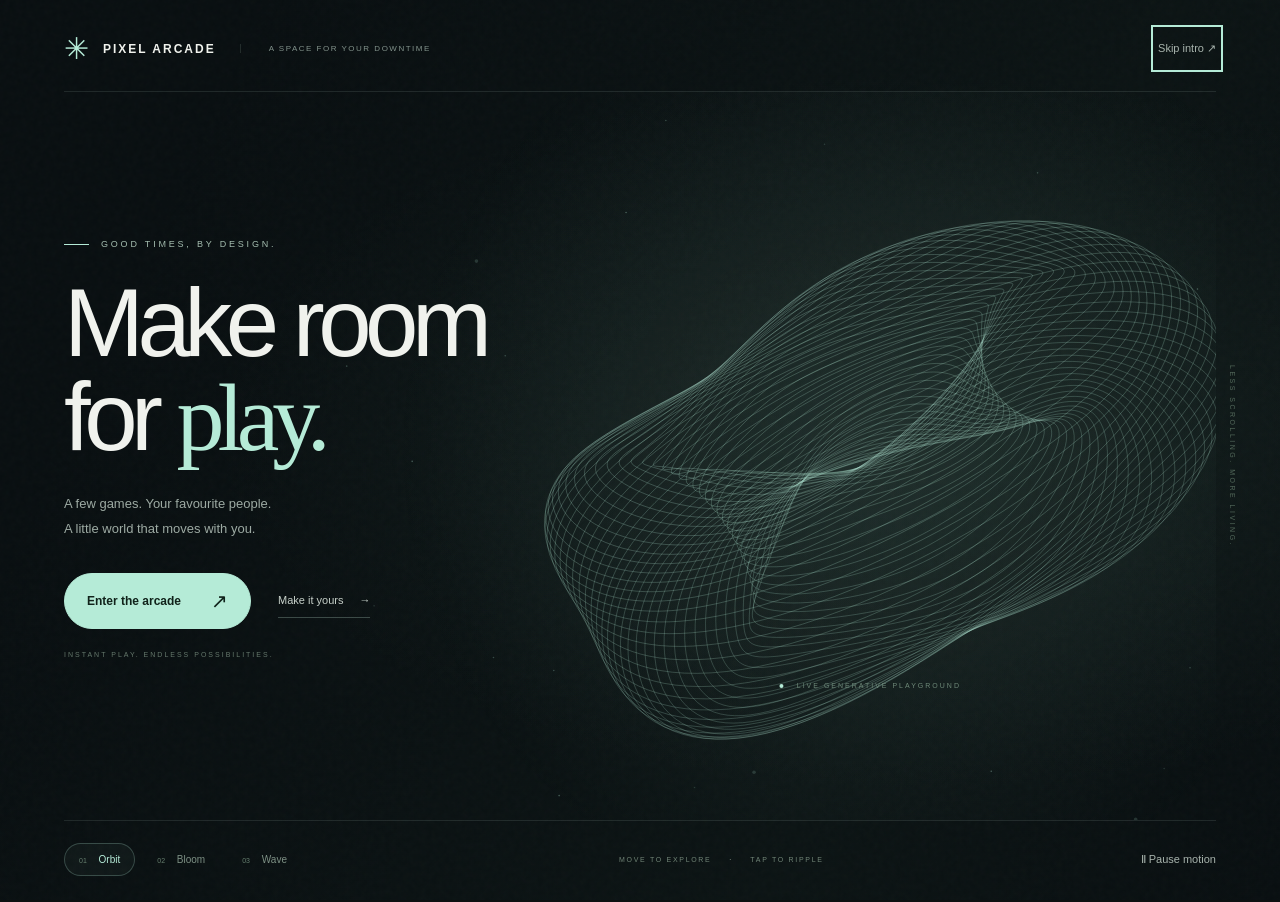
==== arcade.html @ 2b65c3be "Add daily coins, richer rewards and admin coin grants Add a 150-coin daily claim with a Sydney midni" ====
<!doctype html><html lang="en"><head><script>try{const t=localStorage.getItem('px-theme')||'dark';document.documentElement.dataset.theme=t==='system'?(matchMedia('(prefers-color-scheme: dark)').matches?'dark':'light'):t==='light'?'light':'dark'}catch{document.documentElement.dataset.theme='dark'}</script><script>window.pixelRequestedSection=location.hash.slice(1)</script><meta charset="utf-8"><meta name="viewport" content="width=device-width,initial-scale=1"><link id="site-icon" rel="icon" href="./icons-arcade.svg"><meta name="theme-color" content="#101014"><title>Pixel Arcade — Pick up & play</title><link rel="stylesheet" href="style.css?v=12"><link rel="stylesheet" href="appearance.css?v=2"><link rel="stylesheet" href="ai-chat.css?v=1"><link rel="stylesheet" href="calculator-advanced.css?v=1"><link rel="stylesheet" href="community.css?v=1"><link rel="stylesheet" href="colour-themes.css?v=1"><link rel="stylesheet" href="admin-panel.css?v=1"><link rel="stylesheet" href="social-hub.css?v=1"><link rel="stylesheet" href="account-security.css?v=1"><link rel="stylesheet" href="compact-ui.css?v=2"><link rel="stylesheet" href="onboarding.css?v=2"><link rel="stylesheet" href="welcome-intro.css?v=1"><link rel="stylesheet" href="icon-motion.css?v=1"><link rel="stylesheet" href="profile-ui.css?v=1"><link rel="stylesheet" href="marketplace.css?v=2"><link rel="stylesheet" href="browser-reliability.css?v=1"></head><body><aside id="side-nav"><a class="side-brand" href="#home"><span>▧</span><div>PIXEL<small>YOUR DOWNTIME, UPGRADED</small></div></a><div class="nav-label">EXPLORE</div><button class="side-link active" data-section="home"><span data-icon="home"></span>Home</button><button class="side-link" data-section="mini"><span data-icon="arcade"></span>Mini games<small id="mini-count">18</small></button><button class="side-link" data-section="big"><span data-icon="invaders"></span>Big games<small id="big-count">32</small></button><button class="side-link" data-section="apps"><span data-icon="globe"></span>Apps & browser</button><div class="nav-label">WATCH & LISTEN</div><button class="side-link" data-section="tv"><span data-icon="tv"></span>FrameX TV · Dev</button><button class="side-link" data-section="music"><span data-icon="music"></span>Spooftify</button><div class="nav-label">YOUR SPACE</div><button class="side-link" data-section="custom"><span data-icon="plus"></span>My games<small id="custom-count">0</small></button><button class="side-link" data-section="chat"><span data-icon="chat"></span>Arcade helper</button><div class="side-bottom"><button id="side-stats"><span data-icon="stats"></span>My stats</button><button id="side-settings"><span data-icon="settings"></span>Settings & cloaks</button><button id="side-tutorial"><span data-icon="help"></span>Tutorial</button><div class="side-status"><i></i> ALL SYSTEMS PLAY</div></div></aside><header><a class="brand" href="#">▦ <span>PIXEL<span class="muted">ARCADE</span></span></a><span class="headernote">SMALL GAMES. BIG ENERGY.</span><nav class="header-actions"><button id="tutorialview" aria-label="Tutorial">? <span>Tutorial</span></button><button id="settingsview" aria-label="Settings">⚙ <span>Settings</span></button><button id="statsview">◷ My stats</button><button id="accountview">☻ Account</button><button id="favview">♡ Favourites</button></nav></header><main><section id="apps-page" hidden><div class="eyebrow">ONE DOCK. ALL YOUR DESTINATIONS.</div><div class="apps-heading"><div><h1>Your everyday apps.</h1><p>Watch, play, listen, make something. Pick a destination below.</p></div><button id="apps-open-browser" class="primary">Open web browser ↗</button></div><p class="apps-service-note">Web apps use your selected Direct or Scramjet connection. Availability varies by site, embedding rules and network. NVIDIA and other services may need their own accounts.</p><div id="apps-grid"></div></section>
<section id="browser-page" hidden><div class="browser-heading"><div><span class="eyebrow">EXPLORE AT YOUR OWN PACE</span><h1>Pixel Browser<span class="browser-provider">Scramjet</span></h1></div><button id="browser-fullscreen" title="Expand browser" aria-label="Expand browser">⛶</button></div><div id="browser-workspace"><div class="browser-tabstrip"><div id="browser-tabs" role="tablist" aria-label="Browser tabs"></div><button id="browser-new-tab" aria-label="New browser tab" title="New tab">+</button></div><div class="browser-chrome"><span class="browser-mode-label">Browser</span><div class="browser-navigation"><button type="button" id="browser-back" aria-label="Previous entered address" title="Previous entered address" disabled>←</button><button type="button" id="browser-forward" aria-label="Next entered address" title="Next entered address" disabled>→</button><button type="button" id="browser-reload" aria-label="Reload page" title="Reload">↻</button><button type="button" id="browser-home" aria-label="Browser start page" title="Start page">⌂</button></div><form id="browser-form"><span class="address-mark" aria-hidden="true">◎</span><input id="browser-address" aria-label="Website address or search" placeholder="Search or enter a website…" autocomplete="off" spellcheck="false" required><button type="button" id="browser-bookmark" aria-label="Bookmark this website" title="Bookmark" disabled>☆</button><button type="submit" class="address-go" aria-label="Go to address">↵</button></form><details id="browser-menu"><summary aria-label="Browser options" title="Browser options">•••</summary><div class="browser-menu-content"><button id="browser-stop">Stop loading</button><button id="browser-open-blank">Open in blank tab ↗</button><div id="browser-links" hidden><span id="browser-external" hidden></span><span id="browser-direct" hidden></span></div><p>Back and forward follow addresses entered here. Navigation inside external pages is managed by the loaded website or provider.</p></div></details></div><div class="browser-bookmark-bar"><span>BOOKMARKS</span><div id="browser-bookmarks"></div><span id="browser-bookmark-hint">Save a favourite with ☆</span></div><div class="browser-connection-bar"><label for="browser-connection">Connection <select id="browser-connection"><option value="scramjet">Scramjet</option><option value="direct">Direct website</option></select></label><p id="browser-connection-note"></p><button id="browser-try-direct" type="button" hidden>Try Direct</button><button id="browser-retry" type="button" disabled>Retry</button></div><div id="browser-standby"><div class="browser-start-icon">◎</div><span class="eyebrow">YOUR NEXT DESTINATION</span><h2>A little curiosity<br>goes a long way.</h2><p>Search above or jump into a favourite.</p><div id="browser-start-apps"></div></div><div id="browser-viewport" hidden><iframe id="web-browser-frame" title="External Scramjet web browser" src="about:blank" allow="autoplay; fullscreen; encrypted-media; clipboard-write; gamepad" allowfullscreen sandbox="allow-scripts allow-same-origin allow-forms allow-popups allow-popups-to-escape-sandbox allow-downloads allow-pointer-lock allow-modals"></iframe></div><div class="browser-statusbar"><span class="browser-status-dot"></span><span id="browser-status" role="status">Ready when you are.</span><button id="browser-clear-bookmarks" title="Remove saved bookmarks">Clear bookmarks</button></div></div><p id="browser-feedback" role="status"></p></section><section id="notes-page" hidden><div class="eyebrow">A LITTLE SPACE FOR YOUR IDEAS</div><div class="apps-heading"><div><h1>Your scratchpad.</h1><p>Notes are saved on this browser.</p></div><button id="download-notes">Download .txt ↧</button></div><label class="sr-only" for="personal-notes">Your notes</label><textarea id="personal-notes" placeholder="Start writing something…" spellcheck="true"></textarea><p id="notes-status" role="status">Saved on this browser</p></section><section id="home-page"><div class="home-overline"><span><i></i> YOUR LITTLE CORNER OF THE INTERNET</span><time id="home-clock"></time></div><div class="home-intro"><div><p class="eyebrow">WELCOME TO PIXEL</p><h1>A good time.<br><em>One click away.</em></h1><p>Big adventures, small distractions, and your favourite sounds.<br>Where are we heading?</p></div><div class="home-emblem" aria-hidden="true">✦<span>PLAY / WATCH / LISTEN</span></div></div><section class="home-essentials" aria-label="Quick access"><div class="essentials-heading"><span class="eyebrow">RIGHT HERE, EVERY TIME</span><span>Play. Connect. Figure it out.</span></div><div id="home-tools"></div></section><form id="home-search-form"><span>⌕</span><input id="home-search" placeholder="Find your next favourite game…" aria-label="Search the arcade"><button class="primary">Find a game ↗</button></form><div class="quick-launch"><span>JUMP BACK IN</span><button data-quick="minecraft262">▦ Minecraft 26.2</button><button data-quick="bitlife">◡ BitLife</button><button id="home-random">✦ Surprise me</button><button id="home-blank">↗ Open blank tab</button></div><div class="destination-grid"><button class="destination-card mint" data-section="mini"><span class="destination-icon" data-icon="arcade"></span><span class="destination-meta">QUICK ROUNDS / CLASSIC HIGHS</span><h2>Mini games</h2><p>Little games. One more go.</p><span class="destination-arrow">↗</span></button><button class="destination-card lilac" data-section="big"><span class="destination-icon" data-icon="invaders"></span><span class="destination-meta">WORLDS WORTH GETTING LOST IN</span><h2>Big games</h2><p>Minecraft, GTA, BitLife & the original collection.</p><span class="destination-arrow">↗</span></button><button class="destination-card peach" data-section="tv"><span class="destination-icon" data-icon="tv"></span><span class="destination-meta">SOMETHING FOR THE WATCHLIST</span><h2>TV & movies</h2><p>Developer access · password required.</p><span class="destination-arrow">↗</span></button><button class="destination-card blue" data-section="music"><span class="destination-icon" data-icon="music"></span><span class="destination-meta">SET THE SOUNDTRACK</span><h2>Music</h2><p>Find your rhythm with Spooftify.</p><span class="destination-arrow">↗</span></button></div><div class="home-bottom"><div><span data-icon="plus"></span><p>Your arcade. Your picks.<small>Add a game link or upload an HTML game.</small></p></div><button id="home-add">Add a game +</button></div></section><section id="media-page" hidden><div class="eyebrow" id="media-label"></div><h1 id="media-heading"></h1><p id="media-description"></p><div id="media-art" aria-hidden="true"></div><div class="media-actions"><button id="media-play" class="primary">Open player ↗</button><button id="media-inline">Play inside this page</button><a hidden id="media-direct" target="_blank" rel="noopener noreferrer">Open source directly ↗</a></div><p id="media-note" class="stats-note"></p></section><section id="chat-page" hidden><div class="eyebrow">A LITTLE HELP GOES A LONG WAY</div><h2>Meet your arcade guide.</h2><p>Game recommendations, controls and help with your hub. A built-in guide with instant answers.</p><div class="chatbox"><div class="chat-top"><span data-icon="chat"></span><div><b>Pixel Guide</b><small>Catalogue & site help · built-in chatbot</small></div><button id="chat-clear">Clear chat</button></div><div id="chat-log" role="log" aria-live="polite"></div><div id="chat-suggestions"><button>Recommend a quick game</button><button>How do I add a game?</button><button>How does about:blank work?</button></div><form id="chat-form"><input id="chat-input" maxlength="500" aria-label="Message the arcade guide" placeholder="Ask about a game or the arcade…" required><button class="primary">Send ↗</button></form></div></section><section class="hero" id="library-hero" hidden><div class="herocopy"><div class="eyebrow">YOUR NEXT HIGH SCORE STARTS HERE</div><h1>Less loading.<br>More <em>playing.</em></h1><p>Your original favourites, plus games from across the web.<br>Pick a classic or find your next obsession.</p><button class="primary" id="blankhub">Open arcade in about:blank ↗</button><button class="hero-secondary" id="random">Surprise me</button><span class="heronote">49 games · External embeds · Saved playtime</span></div><div class="heroart" aria-hidden="true"><div class="orbit"></div><div class="pixel p1"></div><div class="pixel p2"></div><div class="pixel p3"></div><div class="pixel p4"></div><div class="bigicon">✦</div><span class="floatlabel">INSERT SOME FUN</span><span class="scorelabel">HIGH SCORE<br><b>00,2048</b></span></div></section><p id="globalfeedback" role="status"></p><section class="catalog" id="library-page" hidden><div class="sectiontop"><div><div class="eyebrow" id="library-label">THE COLLECTION</div><h2><span class="heading-label" id="library-title">Find your game</span><span id="count">49</span></h2></div><div class="library-tools"><button id="addgameview">+ Add game</button><input id="search" type="search" placeholder="⌕  Search games…" aria-label="Search games"></div></div><div class="filters" id="filters"></div><div id="grid"></div><p id="empty" hidden>No games found. Try another search.</p></section><footer><span class="brand">▦ PIXEL ARCADE</span><span>External games by their respective creators.</span><span class="activity-note">Visits and signed-in activity are recorded for site administration. Passwords remain private.</span><span>Network availability depends on your school’s settings.</span></footer></main><dialog id="player"><div class="playhead"><div><small id="category"></small><h2 id="gametitle"></h2></div><div><button id="blankgame">↗ New blank tab</button><button id="focusgame">⌨ Focus game</button><button id="fullscreen">⛶ Fullscreen</button><button id="restart">↻ Restart</button><button id="close" aria-label="Close game">✕</button></div></div><div class="gameinfo"><p id="instructions"></p><b id="score">Ready</b></div><div id="stage"></div><div id="pad" hidden><button data-key="ArrowLeft">←</button><button data-key="ArrowUp">↑</button><button data-key="ArrowDown">↓</button><button data-key="ArrowRight">→</button><button data-key=" ">Action</button></div><div class="player-links"><a hidden id="directlink" target="_blank" rel="noopener noreferrer">Open game directly ↗</a><button id="copyembed">Copy embed code</button><span id="sessiontime">0:00 played</span></div><p id="trackingnote" class="savehint"></p><p id="launchfeedback" role="status"></p></dialog><dialog id="account"><div class="playhead"><h2>Your player account</h2><button class="close-dialog" aria-label="Close account">✕</button></div><div id="accountcontent"></div></dialog><dialog id="stats"><div class="playhead"><div><small>YOUR ARCADE, BY THE NUMBERS</small><h2>Player stats</h2></div><button class="close-dialog" aria-label="Close stats">✕</button></div><div id="statscontent"></div></dialog><dialog id="addgame"><div class="playhead"><div><small>BUILD YOUR OWN COLLECTION</small><h2>Add a game</h2></div><button class="close-dialog" aria-label="Close add game">✕</button></div><form id="addgameform" class="add-game-form"><label for="newgamename">Game name</label><input id="newgamename" required maxlength="80" placeholder="What are we playing?"><div class="form-row"><div><label for="newgamesize">Collection</label><select id="newgamesize"><option value="mini">Mini games</option><option value="big">Big games</option></select></div><div><label for="newgametype">Add with</label><select id="newgametype"><option value="url">URL or iframe embed code</option><option value="html">HTML file or pasted HTML</option></select></div></div><div id="newgame-url-fields"><label for="newgameurl">Game URL or iframe embed code</label><textarea id="newgameurl" rows="3" placeholder="https://example.com/game/ or &lt;iframe src=…&gt;"></textarea></div><div id="newgame-html-fields" hidden><label for="newgamefile">Upload a .html file (up to 50 MB)</label><input id="newgamefile" type="file" accept=".html,.htm,text/html"><label for="newgamehtml">Or paste a complete HTML game</label><textarea id="newgamehtml" rows="6" placeholder="&lt;!doctype html&gt;…"></textarea></div><label for="newgamecover">Cover image URL (optional)</label><input id="newgamecover" type="url" placeholder="https://example.com/cover.jpg"><p class="stats-note">Your custom game collection is saved on this browser. Uploaded HTML runs in an isolated player. Some games need their original host to load assets or save progress.</p><button type="submit" class="primary">Add to my games +</button><p id="addgamefeedback" role="status" class="feedback"></p></form></dialog><dialog id="settings"><div class="playhead"><div><small>MAKE IT YOURS</small><h2>Launcher settings</h2></div><button class="close-dialog" aria-label="Close settings">✕</button></div>
<form id="settingsform"><div class="setting-row"><label for="launchmode">Game launch mode<small>Choose where clicking a game takes you.</small></label><select id="launchmode"><option value="blank">New about:blank tab</option><option value="inline">Inside this page</option></select></div>
<div class="setting-row"><label for="tabtitle">Tab title<small>Applies to the hub and blank tabs.</small></label><input id="tabtitle" maxlength="70" placeholder="Pixel Arcade"></div>
<div class="presets"><span>Quick presets</span><button type="button" data-preset="arcade">Arcade</button><button type="button" data-preset="notes">Notes</button><button type="button" data-preset="google">Google</button><button type="button" data-preset="sentral">Sentral</button></div>
<div class="setting-row"><label for="tabicon">Tab icon</label><select id="tabicon"><option value="arcade">Arcade controller</option><option value="notes">Notes page</option><option value="blank">Blank icon</option><option value="google">Google</option><option value="sentral">Sentral</option><option value="custom">Custom URL</option></select></div>
<div class="setting-row" id="customiconrow" hidden><label for="customicon">Custom icon URL</label><input id="customicon" type="url" placeholder="https://example.com/icon.png"></div>
<div class="setting-row"><label for="invisible">Blank tab when unfocused<small>Temporarily clears the title and icon when you leave the tab.</small></label><input id="invisible" type="checkbox"></div>
<div class="setting-row"><label for="reflection">Reflection dimming<small>Dims the arcade for a less visible screen.</small></label><input id="reflection" type="checkbox"></div>
<div class="setting-row"><label for="panicenabled">Escape quick-switch<small>Works when the hub or blank-tab toolbar has keyboard focus.</small></label><input id="panicenabled" type="checkbox"></div>
<div class="setting-row"><label for="panicurl">Quick-switch destination</label><input id="panicurl" type="url" placeholder="https://classroom.google.com"></div>
<p class="stats-note">External games receive their own keyboard input. Click the blank-tab toolbar before using Escape, or use its Quick switch button. These visual settings don’t hide traffic from network monitoring.</p>
<div class="settings-actions"><button class="primary" type="submit">Save settings</button><button id="resetsettings" type="button">Reset defaults</button></div><p id="settingsfeedback" role="status" class="feedback"></p></form></dialog>
<dialog id="tutorial"><div class="playhead"><div><small>GET PLAYING IN A MINUTE</small><h2>Your arcade field guide</h2></div><button class="close-dialog" aria-label="Close tutorial">✕</button></div><div class="tutorial-steps">
<article><b>01</b><div><h3>Find your next game</h3><p>Use the side menu for Mini Games, Big Games, TV, Music and My Games. Search or use the hearts to save favourites. The original Solus games are in Big Games.</p></div></article>
<article><b>02</b><div><h3>Launch into a blank tab</h3><p>Click a game to open an about:blank tab with the game filling the whole page. Use the Controls menu for fullscreen, restart, quick-switch or returning to the library. Allow pop-ups for this site if your browser blocks it. Choose “Inside this page” in Settings for the embedded overlay.</p></div></article>
<article><b>03</b><div><h3>Style your tab</h3><p>Settings lets you choose a tab title, icon, blank-on-unfocus mode and reflection dimming. Enable Escape quick-switch and choose its destination. The Controls menu in a game tab includes a Quick switch button.</p></div></article>
<article><b>04</b><div><h3>Keep your playtime</h3><p>Open Account and create an arcade username and password. My stats shows total time, sessions and time per game. Time counts while the player is open and the tab is visible, including menus and loading.</p></div></article>
<article><b>05</b><div><h3>Bring your friends</h3><p>Open Pixel Chat and sign in with your arcade account in the Account panel. You automatically join the public Pixel Community lobby. Everyone with an arcade account can chat there. You can also create a private server and share its invite code with friends. Server owners create channels, remove members and pin messages. Chat supports text, emoji reactions, editing and search; voice and video calls are not included.</p></div></article><article><b>06</b><div><h3>Think, calculate, play</h3><p>Calculator includes scientific maths, graphing, equations, statistics and unit conversion. In Chess Club, choose a bot and colour, click a piece to see legal moves, then click its destination. Hints, undo, promotion choices and PGN export are available. Bot Elo labels are approximate.</p></div></article></div><div class="tutorial-bottom"><p>Use Apps & browser for the app dock and external web browser. Vice City now uses GTA Browser’s built-in setup. Its first load downloads game data into browser storage. Add your own URL or HTML game from My Games. The Arcade helper can recommend games and explain these features. Games and saves belong to their external hosts. Some providers block embedding or go offline, in which case a game may be unavailable. about:blank doesn’t bypass network filters or conceal traffic.</p><button class="primary" id="tutorialdone">Let’s play ↗</button></div></dialog>
<script src="icons.js?v=8"></script><script src="privacy.js?v=14"></script><script src="appearance.js?v=2"></script><script src="catalog.js?v=11"></script><script src="colour-themes.js?v=1"></script><script src="api-client.js?v=2"></script><script src="hub.js?v=18"></script><script src="account-security.js?v=1"></script><script src="extras.js?v=10"></script><script src="browser-state.js?v=9"></script><script src="apps.js?v=10"></script><script src="community.js?v=market-4"></script><script src="calculator.js?v=10"></script><script src="calculator-advanced.js?v=1"></script><script src="activity.js?v=1"></script><script src="pages-bridge.js?v=2"></script><script type="module" src="tools.js?v=coins-13"></script></body></html>
---- style.css ----
:root{color-scheme:dark;--bg:#101014;--panel:#1b1b23;--ink:#f3f2f7;--muted:#96949f;--lime:#d4fa78}*{box-sizing:border-box}body{margin:0;background:var(--bg);color:var(--ink);font-family:Arial,Helvetica,sans-serif}button,input{font:inherit}button{cursor:pointer;border:1px solid #383740;background:#24242d;color:inherit;border-radius:9px;padding:11px 16px}button:hover{border-color:var(--lime);transform:translateY(-1px)}button:focus-visible,a:focus-visible{outline:2px solid var(--lime);outline-offset:4px}header{height:88px;display:flex;align-items:center;justify-content:space-between;border-bottom:1px solid #292830;padding:0 5%}.brand{font-weight:900;letter-spacing:1px;text-decoration:none;color:var(--ink);display:flex;gap:10px;align-items:center}.brand:first-letter{color:var(--lime)}.muted{color:#aaa6b3;font-weight:400}.headernote,.eyebrow{font-size:11px;font-weight:700;letter-spacing:2px;color:var(--muted)}main{max-width:1400px;margin:auto;padding:36px 5% 0}.hero{min-height:365px;background:#242037;border:1px solid #3b344c;border-radius:20px;display:flex;overflow:hidden;position:relative}.herocopy{padding:40px;z-index:1;flex:1}.eyebrow{color:var(--lime)}h1{font-size:clamp(40px,5vw,68px);letter-spacing:-3px;line-height:1.04;margin:21px 0}h1 em{font-style:normal;color:var(--lime)}p{color:var(--muted);font-size:14px;line-height:1.65}.primary{background:var(--lime);color:#172008;border:0;font-weight:700}.heronote{font-size:11px;color:#b2adbf;margin-left:16px}.heroart{width:40%;position:relative;background:radial-gradient(ellipse at center,#58427755,transparent 70%)}.bigicon{font-size:240px;color:#d0b1ff;position:absolute;top:28px;left:20%;text-shadow:15px 18px 0 #7355a2;transform:rotate(-12deg)}.orbit{position:absolute;border:1px solid #72648066;border-radius:50%;width:330px;height:330px;top:20px;left:5%}.floatlabel{position:absolute;bottom:35px;left:22%;background:#d4fa78;color:#28311a;padding:9px 15px;font:bold 11px monospace;transform:rotate(-7deg)}.scorelabel{position:absolute;top:36px;right:28px;font:10px monospace;color:#afa4bd;line-height:1.8}.scorelabel b{font-size:21px;color:white}.pixel{position:absolute;width:20px;height:20px;background:#d4fa78;transform:rotate(15deg)}.p1{top:55px;left:10%}.p2{bottom:70px;right:10%;width:35px;height:35px;background:#ff9e78}.p3{top:180px;right:5%;width:10px;height:10px}.p4{bottom:60px;left:6%;background:#aa8bdb}.catalog{padding-top:42px}.sectiontop{display:flex;justify-content:space-between;align-items:center}h2{font-size:25px;letter-spacing:-.7px;margin:12px 0}h2 span{background:#292932;color:#aaa5b6;padding:5px 8px;font-size:12px;border-radius:6px;margin-left:12px;vertical-align:middle}input{background:#1b1b22;border:1px solid #34323e;border-radius:9px;padding:13px 17px;width:260px;color:white}.filters{display:flex;gap:8px;margin:20px 0 26px;flex-wrap:wrap}.filters button{border-radius:25px;font-size:12px;padding:10px 18px;background:none}.filters .active{background:var(--lime);color:#1b2510;border-color:var(--lime)}#grid{display:grid;grid-template-columns:repeat(4,1fr);gap:21px}.card{background:var(--panel);border-radius:12px;border:1px solid #2b2934;overflow:hidden;position:relative;transition:.2s}.card:hover{transform:translateY(-4px);border-color:#777183}.thumb{height:150px;display:grid;place-items:center;position:relative;overflow:hidden;background:radial-gradient(circle at 65% 25%,var(--color),transparent 120%),#202030}.thumb:after{content:'';position:absolute;inset:0;background-image:linear-gradient(#ffffff08 1px,transparent 1px),linear-gradient(90deg,#ffffff08 1px,transparent 1px);background-size:24px 24px}.glyph{font:bold 64px monospace;transform:rotate(-9deg);text-shadow:5px 6px #0004;color:#fff;z-index:1}.cardplay{display:block;border:0;padding:0;text-align:left;width:100%;background:none;border-radius:0}.cardplay:hover{transform:none}.cardbody{padding:17px}.cardbody strong{font-size:15px;display:block}.meta{display:flex;justify-content:space-between;color:#a7a3b2;font-size:11px;margin-top:8px}.heart{position:absolute;right:10px;top:10px;z-index:2;background:#17121f88;padding:5px 9px;font-size:19px;border:0}.heart.selected{color:var(--lime)}footer{display:flex;justify-content:space-between;gap:20px;align-items:center;color:#77737f;font-size:11px;padding:36px 0;margin-top:35px;border-top:1px solid #292830}footer .brand{font-size:12px;color:#aaa5b3}dialog{width:min(760px,96vw);padding:24px;border:1px solid #4e475f;background:#17151f;color:white;border-radius:16px;max-height:95vh;overflow:auto}dialog::backdrop{background:#06050be8;backdrop-filter:blur(9px)}.playhead{display:flex;align-items:center;justify-content:space-between}.playhead small{color:var(--lime);font-size:10px;text-transform:uppercase;letter-spacing:2px}.playhead h2{margin:7px 0}.gameinfo{display:flex;align-items:center;justify-content:space-between;gap:15px}.gameinfo p{font-size:12px}.gameinfo b{font:12px monospace;color:var(--lime);white-space:nowrap}#stage{background:#0d0d15;min-height:300px;border-radius:10px;display:flex;align-items:center;justify-content:center;flex-direction:column;overflow:hidden;padding:15px}canvas{width:100%;max-width:560px;aspect-ratio:7/5;touch-action:none}.board{display:grid;gap:7px;width:min(100%,420px);margin:12px auto}.cell{aspect-ratio:1;border:0;font-weight:700;font-size:22px;padding:2px;min-width:0;background:#2c273b;display:grid;place-items:center}.cell.lit{background:var(--lime);color:#1f2911}.cell.tile{background:#5c4375;color:white}.cell small{font-size:15px}.gamebtn{padding:24px;margin:12px;max-width:95%}#pad{display:flex;justify-content:center;gap:8px;margin:16px 0}#pad button{touch-action:none}.savehint{text-align:center;font-size:10px}.status{font-size:20px;color:var(--lime);text-align:center}@media(max-width:900px){#grid{grid-template-columns:repeat(3,1fr)}.headernote{display:none}.heroart{width:35%}.bigicon{left:0;font-size:200px}.orbit{width:250px;height:250px}footer{flex-wrap:wrap}}@media(max-width:600px){header{height:70px}.brand{font-size:13px}header button{font-size:12px}main{padding:20px 5%}.heroart{display:none}.herocopy{padding:27px}.hero{min-height:340px}.heronote{display:block;margin:15px 0 0}.sectiontop{align-items:flex-start;gap:14px;flex-direction:column}input{width:100%}#grid{grid-template-columns:repeat(2,1fr);gap:12px}.thumb{height:125px}.glyph{font-size:50px}.cardbody{padding:13px}.cardbody strong{font-size:13px}.gameinfo{align-items:flex-start}.playhead button{padding:9px}.cell{font-size:18px}dialog{padding:14px}#pad{gap:5px}#pad button{padding:12px}footer span:last-child{width:100%}}
[hidden]{display:none!important}
.header-actions{display:flex;gap:8px}.header-actions button{font-size:12px}.headernote{display:none}#player{width:min(1160px,98vw)}#player #stage{padding:0;min-height:380px}#stage iframe{display:block;width:100%;height:min(65vh,700px);min-height:380px;border:0;background:#101014}.player-links{display:flex;align-items:center;gap:16px;flex-wrap:wrap;font-size:12px;margin-top:15px}.player-links a{color:var(--lime)}.player-links button{font-size:11px}.player-links span{margin-left:auto;color:#a79ab5}#stage:fullscreen{width:100vw;height:100vh}#stage:fullscreen iframe{height:100vh;max-height:none}#account,#stats{width:min(760px,96vw)}.account-card{padding:25px 0}.account-card h3{font-size:26px;letter-spacing:-1px;margin:12px 0}.account-card form{display:flex;gap:12px;flex-wrap:wrap}.account-card label{display:block;width:100%;font-size:12px;color:#b9b1c7}.account-card input{flex:1;min-width:180px}.feedback{color:var(--lime);min-height:20px;font-size:13px}.account-link{color:var(--lime);display:inline-block;margin:12px 0}.stats-tiles{display:grid;grid-template-columns:repeat(3,1fr);gap:12px;margin:22px 0}.stat-tile{background:#292333;border:1px solid #41374f;border-radius:12px;padding:20px}.stat-tile b{display:block;font-size:27px;color:var(--lime);margin:8px 0}.stat-tile small{color:#b1a6c0}.stats-table{width:100%;border-collapse:collapse;font-size:13px}.stats-table th,.stats-table td{padding:14px 8px;text-align:left;border-bottom:1px solid #36303f}.stats-table th{color:#a99cb9;font-size:10px;letter-spacing:1px}.stats-table tr td:nth-child(2){color:var(--lime)}.stats-note{font-size:11px}.pill{background:#353040;color:var(--lime);padding:6px 10px;border-radius:20px;font-size:11px}.embed-error{padding:15px;font-size:12px;color:#c5b6da}#accountcontent a{color:var(--lime)}@media(max-width:600px){header{padding:0 3%;height:auto;min-height:80px;gap:10px;flex-wrap:wrap;padding-top:15px;padding-bottom:15px}.header-actions{gap:5px}.header-actions button{padding:9px;font-size:10px}.playhead h2{font-size:20px}.playhead button{font-size:10px;padding:8px}.stats-tiles{gap:7px}.stat-tile{padding:12px}.stat-tile b{font-size:21px}#player #stage iframe{min-height:400px}.player-links{gap:12px}.player-links span{margin-left:0}}
.game-icon{width:74px;height:74px;display:block;z-index:1;color:#f2edff;transform:rotate(-7deg);filter:drop-shadow(6px 7px 0 #0004)}.game-icon svg{width:100%;height:100%}.game-cover{width:100%;height:100%;object-fit:cover;position:absolute;inset:0}.thumb:has(.game-cover):after{background:linear-gradient(0deg,#16102055,transparent 60%)}.hero-secondary{margin-left:10px;background:transparent;border-color:#7b688e;color:#e0d2ef}.heronote{display:block;margin:14px 0 0}.reflection-dim{filter:brightness(.35)}.header-actions{flex-wrap:wrap;justify-content:flex-end}.header-actions button{font-size:11px}#settings,#tutorial{width:min(780px,96vw)}#settings select{font:inherit;color:#eee;background:#26202f;border:1px solid #4a3d58;border-radius:8px;padding:10px;max-width:240px}.setting-row{display:flex;align-items:center;justify-content:space-between;gap:20px;padding:18px 0;border-bottom:1px solid #342b3e}.setting-row label{font-size:13px;font-weight:700}.setting-row small{font-weight:400;display:block;font-size:11px;color:#b2a2c3;line-height:1.5;margin-top:6px;max-width:360px}.setting-row input[type=checkbox]{width:20px;height:20px;accent-color:var(--lime);flex:none}.setting-row input:not([type=checkbox]){width:260px}.presets{display:flex;align-items:center;gap:8px;flex-wrap:wrap;margin-top:18px}.presets span{font-size:11px;color:#ac9cbe;margin-right:8px}.presets button{font-size:11px}.settings-actions{display:flex;gap:12px;margin-top:20px}.tutorial-steps{margin-top:20px;display:grid;gap:12px}.tutorial-steps article{display:flex;gap:20px;background:#241e2e;border:1px solid #3d314d;padding:20px;border-radius:12px}.tutorial-steps article>b{font:26px monospace;color:var(--lime);padding-top:4px}.tutorial-steps h3{font-size:16px;margin:0 0 8px}.tutorial-steps p{font-size:12px;margin:0}.tutorial-bottom p{font-size:11px}#globalfeedback,#launchfeedback{color:var(--lime);font-size:12px}#launchfeedback:empty,#globalfeedback:empty{display:none}.playhead>div:last-child{display:flex;gap:6px;flex-wrap:wrap;justify-content:flex-end}.hero .primary{font-size:13px}@media(max-width:650px){header{align-items:flex-start}.header-actions{max-width:280px}.header-actions button{font-size:10px;padding:8px}.header-actions button span{display:none}.setting-row{align-items:flex-start;flex-direction:column;gap:10px}.setting-row input:not([type=checkbox]){width:100%}.setting-row:has(input[type=checkbox]){flex-direction:row;align-items:center}.hero-secondary{margin:12px 0 0;display:block}.tutorial-steps article{padding:15px;gap:14px}.playhead{gap:10px}.playhead>div:last-child{max-width:230px}.game-icon{width:65px;height:65px}}
.account-tabs{display:flex;gap:8px;margin:24px 0 18px}.account-tabs button.active{background:var(--lime);color:#182009;border-color:var(--lime)}.account-card form.login-form{display:flex;flex-direction:column;gap:10px}.account-card form.login-form input{width:100%;flex:auto}.login-form label{margin-top:8px}.login-form button[type=submit]{margin-top:14px;align-self:flex-start;min-width:180px}.account-actions{display:flex;gap:10px;margin-top:22px}.login-form .feedback{margin:0}.account-card input{min-height:44px}
:root{--bg:#0d1011;--panel:#171c1d;--lime:#c5f7dd;--muted:#8c9998}body{background:radial-gradient(ellipse at 80% 0,#1c332c44,transparent 55%),#0d1011}#side-nav{position:fixed;inset:0 auto 0 0;width:226px;padding:28px 17px 18px;background:#101516;border-right:1px solid #26302e;z-index:20;display:flex;flex-direction:column}.side-brand{display:flex;align-items:center;gap:10px;color:#e0f9ed;text-decoration:none;font-size:22px;letter-spacing:3px;font-weight:800;padding:3px 11px 30px}.side-brand>span{color:#c5f7dd;display:grid;place-items:center;width:37px;height:37px;background:#203b30;border-radius:12px;font-size:29px;letter-spacing:0}.side-brand small{display:block;font:7px Arial;letter-spacing:1.4px;color:#7f9a8c;margin-top:6px}.nav-label{font-size:8px;font-weight:700;letter-spacing:1.8px;color:#63756e;margin:24px 12px 10px}.side-link{display:flex;align-items:center;gap:12px;background:none;border:1px solid transparent;text-align:left;font-size:12px;color:#9aaba4;padding:13px 12px;margin:2px 0;border-radius:9px}.side-link>span,.side-bottom button>span{width:18px;height:18px;flex:none;display:block}.side-link svg,.side-bottom svg{width:100%;height:100%}.side-link small{margin-left:auto;color:#687c72;font:9px monospace}.side-link.active{background:#20372e;color:#d0fce4;border-color:#314a3e}.side-link.active small{color:#a2d3ba}.side-link:hover{background:#1b2b24;border-color:#314a3e;transform:none}.side-bottom{margin-top:auto;padding-top:20px}.side-bottom button{display:flex;align-items:center;gap:12px;width:100%;border:none;background:none;font-size:11px;color:#91a39a;padding:11px 12px;text-align:left}.side-status{font:8px monospace;color:#637a6b;letter-spacing:1px;margin:22px 10px 0}.side-status i,.home-overline i{display:inline-block;width:5px;height:5px;background:#a4e0be;border-radius:50%;margin-right:6px}body>header{margin-left:226px;padding:0 40px;height:80px;border-bottom-color:#25302a}body>header>.brand{font-size:11px;color:#8fa39a;font-weight:500;letter-spacing:1.5px}main{max-width:1450px;margin:0 0 0 226px;padding:35px 40px 0}main>footer{font-size:9px;color:#61776b;border-top-color:#28322d}.header-actions button{background:#1b2520;border-color:#303e35;color:#a9bcb1;border-radius:7px}.home-overline{display:flex;justify-content:space-between;align-items:center;font:8px monospace;letter-spacing:1.6px;color:#789182}.home-overline time{font:10px monospace;color:#a5b7ac;letter-spacing:0}.home-intro{display:flex;align-items:center;justify-content:space-between;padding-top:43px}.home-intro .eyebrow{font-size:9px;letter-spacing:2.8px;color:#90b49d}.home-intro h1{font-size:clamp(40px,4.5vw,66px);letter-spacing:-2.5px;line-height:1.1;margin:20px 0}.home-intro h1 em{color:#bff1d2}.home-intro p:not(.eyebrow){font-size:12px;color:#8b9e92;line-height:1.9}.home-emblem{position:relative;display:grid;place-items:center;width:235px;height:235px;color:#9dcca4;font-size:180px;text-shadow:10px 13px #243e2d;transform:rotate(-8deg);margin:0 35px}.home-emblem:before{content:'';position:absolute;inset:0;border:1px solid #2e4636;border-radius:50%;transform:rotate(20deg)}.home-emblem span{position:absolute;bottom:15px;right:-10px;background:#b7df9c;color:#27371d;padding:7px 12px;font:8px monospace;letter-spacing:1px;transform:rotate(2deg)}#home-search-form{display:flex;align-items:center;gap:10px;background:#161f1a;border:1px solid #354738;border-radius:12px;padding:8px 9px;margin:26px 0 17px;max-width:880px;box-shadow:0 8px 35px #0002}#home-search-form>span{font-size:26px;padding-left:12px;color:#76947d}#home-search{flex:1;border:0;background:none;width:auto;padding:9px;font-size:12px;outline:0}#home-search-form button{font-size:10px;padding:13px 18px;background:#c4f3d6;border-radius:7px}.quick-launch{display:flex;gap:8px;align-items:center;flex-wrap:wrap;margin-bottom:35px}.quick-launch>span{font:8px monospace;letter-spacing:1px;color:#697e6e;margin-right:4px}.quick-launch button{padding:7px 11px;font-size:9px;background:#182019;border-color:#2e3b2d;color:#a3b69f;border-radius:20px}.destination-grid{display:grid;grid-template-columns:repeat(2,minmax(0,1fr));gap:17px}.destination-card{position:relative;min-height:187px;text-align:left;overflow:hidden;padding:26px 25px;border:1px solid #33483e;border-radius:15px;background:linear-gradient(120deg,#213a2e,#16231c);display:block}.destination-card:hover{border-color:#97c5a5;transform:translateY(-3px)}.destination-card.lilac{background:linear-gradient(120deg,#312b44,#1e1c2a);border-color:#443b55}.destination-card.peach{background:linear-gradient(120deg,#3d3027,#251e19);border-color:#514033}.destination-card.blue{background:linear-gradient(120deg,#20373b,#182528);border-color:#30484d}.destination-card .destination-meta{font:7px monospace;letter-spacing:1.5px;color:#87a38b}.destination-card.lilac .destination-meta{color:#a497ba}.destination-card.peach .destination-meta{color:#b49a7e}.destination-card.blue .destination-meta{color:#85a9ad}.destination-card h2{font-size:24px;font-weight:600;letter-spacing:-.7px;color:#d8eede;margin:16px 0 7px}.destination-card.lilac h2{color:#e0d5f4}.destination-card.peach h2{color:#f1dbc9}.destination-card.blue h2{color:#cce8ec}.destination-card p{font-size:10px;margin:0;color:#849b89}.destination-card.lilac p{color:#9d91af}.destination-card.peach p{color:#a9937f}.destination-card.blue p{color:#829fa2}.destination-icon{position:absolute;right:28px;top:35px;width:73px;height:73px;color:#9cc8ac;opacity:.8;transform:rotate(-9deg)}.destination-icon svg{width:100%;height:100%}.lilac .destination-icon{color:#b6a2d9}.peach .destination-icon{color:#d6ab82}.blue .destination-icon{color:#8ebdc5}.destination-arrow{position:absolute;right:25px;bottom:25px;font-size:22px;color:#7f9a85}.home-bottom{display:flex;justify-content:space-between;align-items:center;gap:15px;margin:24px 0 0;padding:20px 0;border-top:1px solid #27372c}.home-bottom>div{display:flex;gap:15px;align-items:center}.home-bottom>div>span{width:32px;height:32px;color:#8ead95}.home-bottom svg{width:100%;height:100%}.home-bottom p{font-size:12px;color:#b1c6b5;margin:0}.home-bottom small{font-size:10px;color:#6d8675;display:block;margin-top:3px}.home-bottom button{font-size:10px;background:#1a281f;border-color:#3b513f;color:#b7d7bf}.catalog{padding-top:8px}.heading-label{display:inline!important;padding:0!important;margin:0!important;background:none!important;color:var(--ink)!important;font-size:25px!important}.library-tools{display:flex;gap:10px;align-items:center}.library-tools button{font-size:11px;background:#1e3225;border-color:#3a543f;color:#b4d8be}#grid{grid-template-columns:repeat(3,minmax(0,1fr));gap:18px}.card{border-color:#2c3730;background:#171f1a}.thumb{height:150px}.cardbody strong{font-size:13px}.meta{font-size:9px}.remove-game{position:absolute;right:10px;bottom:8px;font-size:9px;padding:3px 6px;background:#392327;color:#e1aaaa;border:1px solid #61343b}.card:has(.remove-game) .meta>span:last-child{visibility:hidden}.add-game-form{display:flex;flex-direction:column;gap:10px;margin-top:25px}.add-game-form label{font-size:11px;color:#c2b9ce}.add-game-form input,.add-game-form textarea,.add-game-form select{width:100%;background:#241f2b;border:1px solid #44384f;border-radius:8px;padding:12px;color:white;font:12px Arial}.add-game-form textarea{resize:vertical;line-height:1.6}.add-game-form .form-row{display:flex;gap:15px}.form-row>div{flex:1}.form-row label{display:block;margin-bottom:9px}#newgame-url-fields,#newgame-html-fields{display:flex;flex-direction:column;gap:10px}#addgame{width:min(750px,96vw)}#media-page{padding:50px 0;min-height:650px}#media-page h1{font-size:60px;letter-spacing:-2px}.media-actions{display:flex;align-items:center;gap:14px;flex-wrap:wrap}.media-actions button{font-size:12px}.media-actions a{font-size:11px;color:#b8d2bf}.media-actions .primary{background:#c5f7dd;color:#15251b}#media-art{width:150px;height:150px;color:#7ca28b;margin:50px 0}#media-art svg{width:100%;height:100%}#media-page p{max-width:650px}#media-note{margin-top:24px;color:#9caa9b}#chat-page{padding:20px 0}#chat-page>h2{font-size:32px;margin-top:15px}.chatbox{max-width:850px;margin-top:25px;background:#131b16;border:1px solid #344b3b;border-radius:15px;overflow:hidden}.chat-top{display:flex;align-items:center;gap:12px;padding:18px 20px;border-bottom:1px solid #2c4133}.chat-top>span{width:30px;height:30px;color:#b6e6c7}.chat-top svg{width:100%;height:100%}.chat-top>div{flex:1}.chat-top b{font-size:12px}.chat-top small{display:block;color:#6f8e79;font-size:9px;margin-top:4px}.chat-top button{font-size:9px;background:#1c2a20;border-color:#374c3c;color:#9bbca5}#chat-log{height:350px;overflow:auto;padding:22px;display:flex;flex-direction:column;gap:18px}.chat-message{max-width:90%;padding:15px;background:#1d2a21;border:1px solid #334936;border-radius:10px}.chat-message small{font-size:8px;letter-spacing:1px;color:#8bbf9b}.chat-message p{font-size:12px;margin:7px 0 0;color:#b3c9b8}.chat-message.user{align-self:flex-end;background:#293b2e;border-color:#3c5842}.chat-message.user small{color:#b6d6ba}.chat-actions{display:flex;gap:7px;margin-top:13px;flex-wrap:wrap}.chat-actions button{font-size:10px;padding:7px 11px;background:#263e2c;border-color:#45654b;color:#c0e5c8}#chat-suggestions{display:flex;gap:7px;padding:0 20px 15px;flex-wrap:wrap}#chat-suggestions button{font-size:9px;padding:7px 10px;background:#1a281e;border-color:#354936;color:#8fac95}#chat-form{display:flex;gap:10px;padding:15px;border-top:1px solid #2b4032}#chat-form input{flex:1;width:auto;background:#1b2a20;border-color:#3a5041;font-size:12px}#chat-form button{font-size:11px}#player{z-index:50}.filters button{font-size:10px;padding:9px 14px}.filters .active{background:#c5f7dd;color:#19291e}body>header .header-actions button:first-child{display:none}body>header .header-actions button:nth-child(2){display:none}
@media(min-width:1600px){#grid{grid-template-columns:repeat(4,minmax(0,1fr))}main{margin-left:226px;margin-right:auto}}
@media(max-width:1100px){#side-nav{width:192px;padding-left:11px;padding-right:11px}body>header{margin-left:192px;padding:0 25px}main{margin-left:192px;padding:30px 25px 0}.side-brand{font-size:18px;letter-spacing:2px}.side-brand small{font-size:6px}.home-emblem{width:180px;height:180px;font-size:145px;margin-right:10px}.destination-icon{width:53px;height:53px;right:20px}.destination-card{padding:23px 20px}.destination-card p{max-width:220px}.destination-card h2{font-size:22px}.home-intro h1{font-size:50px}.home-overline{font-size:7px;letter-spacing:1px}#grid{grid-template-columns:repeat(2,minmax(0,1fr))}.header-actions button{font-size:10px}.library-tools input{width:210px}}
@media(max-width:760px){#side-nav{width:69px;padding:22px 6px 12px}.side-brand{padding:0 0 30px;justify-content:center}.side-brand>span{width:34px;height:34px}.side-brand>div,.nav-label,.side-link>small,.side-status,.side-bottom button>span+*{display:none}.side-link{font-size:0;padding:14px;justify-content:center}.side-link>span{width:21px;height:21px}.side-bottom button{font-size:0;justify-content:center;padding:13px}.side-bottom button>span{width:21px;height:21px}.side-bottom{padding-top:10px}body>header{margin-left:69px;height:70px;padding:0 15px}.brand{font-size:9px!important}.header-actions{max-width:none}.header-actions button{font-size:9px;padding:8px}main{margin-left:69px;padding:25px 20px 0}.home-intro{padding-top:28px}.home-intro h1{font-size:42px}.home-emblem{display:none}.home-intro p:not(.eyebrow){font-size:11px}.home-overline{font-size:6px;letter-spacing:.7px}.home-overline time{font-size:8px}.destination-grid{gap:12px}.destination-card{min-height:170px;padding:18px}.destination-card .destination-meta{font-size:6px;letter-spacing:1px;display:block;max-width:130px}.destination-icon{width:36px;height:36px;top:55px;right:16px;opacity:.6}.destination-card h2{font-size:20px;margin-top:25px}.destination-card p{font-size:9px;max-width:140px}.destination-arrow{font-size:17px;right:16px;bottom:18px}.quick-launch{gap:6px;margin-bottom:25px}.quick-launch>span{width:100%;margin-bottom:3px}.quick-launch button{font-size:8px}.home-bottom small{font-size:8px}.home-bottom p{font-size:10px}.home-bottom button{font-size:9px;padding:9px}.home-bottom>div>span{display:none}#home-search-form{padding:6px;gap:0}#home-search-form>span{padding-left:8px;font-size:20px}#home-search{font-size:10px;min-width:0}#home-search-form button{font-size:9px;padding:11px}#grid{gap:12px}.thumb{height:125px}.sectiontop{gap:18px}.library-tools{width:100%;flex-direction:row}.library-tools input{flex:1;min-width:0;width:auto}.library-tools button{padding:12px 10px;font-size:10px}.cardbody{padding:12px}.cardbody strong{font-size:11px}.meta{font-size:8px}.game-icon{width:58px;height:58px}.filters{gap:6px}.filters button{font-size:9px;padding:7px 10px}#media-page{padding-top:25px}#media-page h1{font-size:44px}.chat-message{max-width:100%}#chat-log{height:380px;padding:14px}.chat-message p{font-size:11px}#chat-form{padding:10px;gap:7px}#chat-form input{min-width:0;font-size:11px}#chat-form button{padding:10px}.chat-top{padding:15px}#chat-page>h2{font-size:27px}footer .brand{font-size:8px!important}.add-game-form .form-row{flex-direction:column}#media-art{width:110px;height:110px}}
@media(max-width:450px){main{padding-left:14px;padding-right:14px}.destination-grid{grid-template-columns:1fr}.destination-card{min-height:155px}.destination-icon{width:55px;height:55px;top:35px;right:25px}.destination-card .destination-meta{max-width:none}.destination-card h2{margin-top:19px}.destination-card p{max-width:210px}.home-intro h1{font-size:37px}#grid{grid-template-columns:1fr}.thumb{height:155px}#home-search-form button{font-size:0;width:33px;padding:10px}#home-search-form button:after{content:'↗';font-size:13px}.header-actions{gap:5px}body>header>.brand{display:none}.home-overline>span{max-width:170px;line-height:1.8}}
@media(prefers-reduced-motion:reduce){*{scroll-behavior:auto!important;transition:none!important}}
/* App dock and external browser */
.app-dock{display:flex;align-items:center;justify-content:center;gap:12px;background:linear-gradient(135deg,#14251b,#101f17);border:1px solid #273e2f;border-radius:58px;padding:12px 18px;margin:0 auto 35px;max-width:1040px;box-shadow:0 10px 22px #0002;overflow-x:auto;scrollbar-width:thin}.dock-button{border-radius:50%;background:#1b3023;border:1px solid transparent;color:#e8f7ee;width:59px;height:59px;min-width:48px;padding:15px;display:grid;place-items:center;transition:transform .18s,border-color .18s,background .18s}.dock-button svg{width:100%;height:100%;overflow:visible}.dock-button:hover,.dock-button:focus-visible{transform:translateY(-4px);background:#284b35;border-color:#799a7d}.dock-button.selected{background:#2e4a37;border-color:#b7dfbf}.dock-browser{border-left:1px solid #54745c;border-radius:16px;margin-left:5px}.apps-heading{display:flex;justify-content:space-between;align-items:center;gap:20px}.apps-heading h1,#browser-page>h1{font-size:45px;letter-spacing:-1.5px;margin:12px 0}.apps-heading p{font-size:13px;color:#94ac9a}.apps-heading>button{white-space:nowrap}#apps-page,#notes-page,#browser-page{padding:15px 0 45px}.apps-service-note{font-size:12px;color:#8da997;line-height:1.8;max-width:760px;margin:15px 0 24px}#apps-grid{display:grid;grid-template-columns:repeat(3,minmax(0,1fr));gap:16px;margin-top:26px}.app-tile{position:relative;display:flex;flex-direction:column;align-items:flex-start;text-align:left;padding:26px;min-height:190px;border:1px solid #304b37;background:linear-gradient(130deg,#1b2b20,#151f19);border-radius:16px;color:#e4f6e9;transition:border-color .2s,transform .2s}.app-tile:hover{border-color:var(--app-color);transform:translateY(-3px)}.app-tile-icon{width:42px;height:42px;color:var(--app-color);margin-bottom:19px}.app-tile-icon svg{width:100%;height:100%}.app-tile strong{font-size:18px}.app-tile small{font-size:10px;color:#91ad9a;margin-top:8px;line-height:1.5;padding-right:15px}.app-tile-arrow{position:absolute;right:23px;bottom:24px;font-size:22px;color:var(--app-color)}#browser-form{display:flex;gap:9px;align-items:center;padding:9px;background:#16271b;border:1px solid #39553f;border-radius:13px}#browser-address{flex:1;min-width:0;width:auto;background:transparent;border:none;font-size:13px;color:#e5f6eb}.browser-globe{font-size:25px;color:#8cbf9e;padding:0 5px 0 10px}#browser-form button{padding:13px 25px}.browser-toolbar{display:flex;gap:8px;align-items:center;margin:17px 0;color:#8ead99;font-size:10px}.browser-toolbar>span{flex:1;line-height:1.6}.browser-toolbar button{font-size:10px;padding:9px 12px;background:#1e3024;border-color:#3d5745;color:#cae6d3}#browser-feedback{font-size:12px;color:#f3bdac}#browser-links{display:flex;gap:20px;flex-wrap:wrap;margin-bottom:18px}#browser-links a{font-size:11px;color:#bce3c8}#browser-standby{border:1px dashed #3a5743;border-radius:17px;background:radial-gradient(ellipse at 50% 100%,#243b2c,#121c17);min-height:390px;display:flex;align-items:center;justify-content:center;flex-direction:column;text-align:center;padding:30px}#browser-standby>span{font-size:100px;color:#7eaf90;line-height:1.2}#browser-standby h2{font-size:27px;color:#d6efde;margin:25px 0 5px}#browser-standby p{font-size:12px;color:#86a490}#browser-viewport{border:1px solid #405e48;border-radius:14px;overflow:hidden;height:72vh;min-height:500px;background:#101614}#web-browser-frame{border:0;width:100%;height:100%;display:block}#personal-notes{display:block;width:100%;min-height:420px;margin-top:25px;resize:vertical;border:1px solid #3b5544;border-radius:14px;background:#17241c;color:#d8f1e2;padding:26px;font:15px/1.9 ui-monospace,monospace}#notes-status{font-size:11px;color:#88a992}.sr-only{position:absolute;width:1px;height:1px;padding:0;overflow:hidden;clip:rect(0,0,0,0);white-space:nowrap;border:0}
@media(max-width:1100px){.app-dock{gap:7px;padding:10px}.dock-button{width:49px;height:49px;padding:12px;min-width:43px}}@media(max-width:760px){.app-dock{justify-content:flex-start;border-radius:24px;margin-bottom:28px;gap:8px;padding:9px 12px}.dock-button{width:48px;height:48px;min-width:48px;padding:12px}#apps-grid{grid-template-columns:repeat(2,minmax(0,1fr));gap:12px}.app-tile{padding:20px;min-height:180px}.app-tile strong{font-size:16px}.app-tile small{font-size:9px}.apps-heading{align-items:flex-start;flex-direction:column;gap:5px}.apps-heading h1,#browser-page>h1{font-size:35px}.apps-heading>button{font-size:10px}.browser-toolbar{flex-wrap:wrap}.browser-toolbar>span{flex-basis:100%}#browser-address{font-size:11px}#browser-form button{font-size:11px;padding:12px}#browser-viewport{min-height:420px;height:70vh}.apps-service-note{font-size:11px}#personal-notes{padding:18px;font-size:13px}}@media(max-width:450px){#apps-grid{grid-template-columns:1fr}.app-tile{min-height:150px}.app-tile-icon{width:32px;height:32px;margin-bottom:14px}}
/* Arcade tools */
.tool-heading{display:flex;align-items:center;justify-content:space-between;gap:18px}.tool-heading h1{font-size:clamp(30px,4vw,46px);letter-spacing:-1.8px;margin:12px 0 20px}.tool-heading a{color:#d6fa79;font-size:12px}.tool-note{font-size:12px;line-height:1.7;color:#9cbaa7}.beta-tag{display:inline-block;padding:6px 9px;border:1px solid #46624d;border-radius:6px;color:#cfe9a7;font-size:9px;letter-spacing:1px;vertical-align:middle}.tool-dock{font-size:24px;padding:8px}.tool-emoji{font-size:34px}#community-page,#chess-page,#calculator-page{padding:12px 0 45px}#community-feedback,#calc-feedback{color:#f7c39a;font-size:13px;min-height:22px;margin:8px 0}.community-layout{display:grid;grid-template-columns:150px 170px minmax(260px,1fr) 145px;border:1px solid #3b5545;border-radius:18px;overflow:hidden;background:#14231b;height:680px;max-height:85vh}.community-layout h3{font-size:13px;color:#bfd6c5;margin:0 0 18px}.server-rail,.channel-rail,.members-rail{padding:20px 12px;overflow:auto;border-right:1px solid #2e4335}.server-rail{background:#101c16}.channel-rail{background:#18291f}.members-rail{border:0;border-left:1px solid #2e4335}.server-rail button,.channel-rail button{display:block;width:100%;text-align:left;margin-bottom:7px;font-size:11px;padding:10px 9px;overflow-wrap:anywhere}.community-layout button.active,.calc-modes button.active,#chess-bots button.active{background:#d6fa79;color:#172518;border-color:#d6fa79}#server-actions{margin-top:25px}.conversation{display:flex;flex-direction:column;min-height:0;min-width:0}.conversation-top{padding:16px 18px;border-bottom:1px solid #344737;display:flex;gap:10px;align-items:center}.conversation-top h2{font-size:16px;margin:0;flex:1}.conversation-top input{width:140px;min-width:0;font-size:11px;padding:9px}#message-log{flex:1;overflow:auto;padding:14px 18px;scrollbar-width:thin}.chat-welcome{padding:40px 10px;color:#99b6a2}.chat-welcome b{font-size:24px;color:#e6f3df}.chat-welcome p{font-size:13px;line-height:1.9}.community-message{display:flex;gap:10px;padding:12px 0;border-bottom:1px solid #21382a}.chat-avatar{background:#375b44;color:#d6fa79;border-radius:11px;min-width:32px;height:32px;display:grid;place-items:center;font-size:11px;font-weight:bold}.message-body{min-width:0;flex:1}.message-body p{white-space:pre-wrap;overflow-wrap:anywhere;line-height:1.7;font-size:13px;margin:7px 0 9px}.message-meta{display:flex;gap:10px;align-items:center;flex-wrap:wrap;font-size:12px}.message-meta time,.message-meta small{font-size:9px;color:#8aa695}.message-controls{display:flex;gap:4px;flex-wrap:wrap}.message-controls button{font-size:10px;padding:3px 6px;background:#1c3325;border-color:#365640}.message-controls .selected{border-color:#d6fa79}.member-row{display:flex;align-items:center;gap:6px;font-size:11px;padding:7px 0;overflow-wrap:anywhere}.member-row>span:nth-child(2){flex:1;min-width:0}.member-row button{padding:1px 5px;font-size:10px}.online{color:#a9e97b}.offline{color:#566c5f}#typing-status{font-size:10px;color:#9cbaa7;height:16px;margin:3px 18px}#message-form{display:flex;gap:8px;padding:8px 12px}#message-input{resize:none;flex:1;min-width:0;font:13px/1.5 inherit;padding:10px;border:1px solid #496450;border-radius:8px;background:#1a3023;color:#e2f0e6}.conversation>small{padding:0 15px 12px;font-size:9px}.chess-layout{display:grid;grid-template-columns:minmax(280px,600px) minmax(230px,1fr);gap:30px}.opponent-card{display:flex;align-items:center;gap:13px;margin-bottom:15px;padding:15px;background:#1b3023;border:1px solid #3c5b46;border-radius:14px}.bot-face{font-size:35px}.opponent-card>div{flex:1}.opponent-card b{display:block;font-size:17px}.opponent-card small{display:block;color:#a6bda9;font-size:11px;margin-top:5px}.opponent-card>strong{font-size:13px;color:#d6fa79;white-space:nowrap}#chess-board{display:grid;grid-template-columns:repeat(8,1fr);aspect-ratio:1;border:8px solid #3b5542;border-radius:9px;overflow:hidden;box-shadow:0 20px 45px #0003}.chess-square{position:relative;border:0;border-radius:0;aspect-ratio:1;padding:0;display:grid;place-items:center;cursor:pointer}.chess-square.light{background:#c4d0b0}.chess-square.dark{background:#66856b}.chess-square.last-move{box-shadow:inset 0 0 0 50px #e2f07940}.chess-square.chosen{background:#c2d767}.chess-square.legal:after{content:'';position:absolute;width:25%;height:25%;border-radius:50%;background:#213e5a70;pointer-events:none}.chess-square.hint{outline:4px solid #ebbc5b;outline-offset:-4px}.chess-square small{position:absolute;left:3px;bottom:1px;color:#213528;font-size:9px}.piece{font-family:'DejaVu Sans','Segoe UI Symbol','Arial Unicode MS',serif;font-size:clamp(26px,4.4vw,58px);line-height:1;z-index:1;pointer-events:none}.white-piece{color:#fffef3;-webkit-text-stroke:1.1px #26382b;filter:drop-shadow(0 2px 1px #0006)}.black-piece{color:#142c21;-webkit-text-stroke:.5px #091810;filter:drop-shadow(0 1px 0 #d6e8bc)}#chess-status{padding:17px;color:#e3f0cc;font-size:15px}.chess-panel{background:#14261c;border:1px solid #3c5542;border-radius:16px;padding:22px}.chess-panel h3{font-size:15px;margin:0 0 15px}#chess-bots{display:grid;gap:8px}#chess-bots button{text-align:left;padding:13px;font-size:13px}.chess-options{display:grid;grid-template-columns:1fr 1fr;gap:10px;align-items:center;margin:22px 0;font-size:12px}.chess-options select{padding:9px;width:100%;font-size:12px}.chess-actions{display:flex;gap:8px;flex-wrap:wrap}.chess-actions button{font-size:11px}#chess-moves{font:13px/2 ui-monospace,monospace;min-height:70px;max-height:160px;overflow:auto;word-spacing:7px}#chess-record{font-size:11px;color:#c0d98b;border-top:1px solid #3b5541;padding-top:17px;margin-top:15px}.calc-layout{display:grid;grid-template-columns:150px minmax(250px,1fr) 240px;gap:0;background:#16271d;border:1px solid #385542;border-radius:17px;overflow:hidden;min-height:560px}.calc-modes{padding:20px 12px;background:#112017;border-right:1px solid #304c39}.calc-modes button{width:100%;text-align:left;display:block;margin-bottom:8px;font-size:12px;padding:12px 10px}.calc-main{padding:25px;min-width:0}.calc-top{display:flex;align-items:center;justify-content:space-between;font-size:10px;color:#9eb4a0}.calc-top button{font-size:11px}.calc-main input,.calc-main select,.calc-main textarea{width:100%;background:#112118;color:#dcebdc;border:1px solid #46634b;border-radius:9px;padding:12px;font:14px/1.5 ui-monospace,monospace;margin:8px 0}.calc-main textarea{resize:vertical}.calc-main label{font-size:12px}.calc-main h2{font-size:23px}.calc-main output{display:block;padding:20px 0;font:20px/1.6 ui-monospace,monospace;overflow-wrap:anywhere}#calc-expression{font-size:22px;border:0;background:#102117;padding:20px 16px;margin:17px 0 0}#calc-result{font-size:33px;text-align:right;color:#d6fa79;min-height:90px}.calc-keys{display:grid;grid-template-columns:repeat(6,minmax(0,1fr));gap:6px}.calc-keys button{padding:15px 4px;font-size:14px;min-width:0}.calc-history{padding:24px 16px;background:#122119;border-left:1px solid #344e3c}.calc-history h3{font-size:14px}.calc-history .tool-heading button{font-size:9px;padding:5px 7px}#calc-history-list button{display:block;width:100%;text-align:left;font:11px/1.8 ui-monospace,monospace;overflow-wrap:anywhere;margin:10px 0;background:#192e21;border-color:#314f39}#graph-canvas{width:100%;height:auto;margin-top:22px;border:1px solid #355b41;border-radius:10px}#statistics-result{font-size:13px;line-height:1.7}.form-row>label{min-width:0;flex:1}.calc-main .form-row{display:flex;gap:12px}#browser-page>h1{font-size:24px;margin:0 0 10px}#browser-page>.eyebrow,#browser-page>.apps-service-note{display:none}#browser-form{border-radius:14px;padding:5px 8px}#browser-form button{padding:10px 15px}.browser-toolbar{margin:9px 0;font-size:10px}.browser-toolbar button{padding:7px 10px}#browser-links{margin:0 0 9px;gap:18px}#browser-links a{font-size:10px}#browser-viewport{height:78vh;min-height:440px;border-radius:9px}#browser-standby{min-height:55vh}#browser-standby>span{font-size:60px}.app-dock{justify-content:flex-start}.app-dock .dock-button{flex-shrink:0}
@media(max-width:1200px){.members-rail{display:none}.community-layout{grid-template-columns:130px 140px minmax(240px,1fr)}.calc-layout{grid-template-columns:130px minmax(240px,1fr)}.calc-history{grid-column:1/-1;border-left:0;border-top:1px solid #344e3c}#calc-history-list{display:flex;overflow:auto;gap:8px}#calc-history-list button{min-width:170px;width:170px}}@media(max-width:760px){.community-layout{grid-template-columns:110px minmax(190px,1fr);height:740px;max-height:none}.channel-rail{grid-column:1/-1;grid-row:1;display:flex;gap:10px;align-items:center;padding:10px;max-height:130px}.channel-rail h3{margin:0}.channel-rail #channel-list{display:flex;gap:6px;overflow:auto}.channel-rail #server-actions{margin:0;display:flex}.channel-rail button{width:auto;white-space:nowrap;margin:0}.conversation-top{flex-wrap:wrap}.conversation-top input{width:100%}.server-rail{padding:15px 6px}.message-controls button{font-size:9px}.chat-avatar{display:none}.chess-layout{grid-template-columns:1fr;gap:15px}.piece{font-size:clamp(25px,8vw,52px)}.calc-layout{grid-template-columns:1fr}.calc-modes{display:flex;gap:7px;overflow:auto;padding:10px}.calc-modes button{width:auto;white-space:nowrap;margin:0}.calc-main{padding:18px}.calc-keys button{padding:14px 3px;font-size:12px}.tool-heading a{max-width:120px;font-size:10px}.tool-heading h1{letter-spacing:-1px}#message-form{padding:6px}#message-form button{font-size:10px;padding:9px}.opponent-card small{font-size:10px}}
/* Home essentials: visible on the home page, with a direct launch for every tool. */
.home-essentials{margin:4px 0 26px}.essentials-heading{display:flex;justify-content:space-between;align-items:center;gap:10px;margin-bottom:12px}.essentials-heading>span:last-child{font-size:11px;color:#8caa98}#home-tools{display:grid;grid-template-columns:repeat(3,minmax(0,1fr));gap:13px}.home-tool-card{display:flex;align-items:center;gap:15px;min-height:105px;padding:20px 21px;text-align:left;border:1px solid #395344;border-radius:15px;background:linear-gradient(120deg,#203b2a,#192d22);transition:transform .18s,border-color .18s,box-shadow .18s}.home-tool-card:hover{transform:translateY(-3px);box-shadow:0 12px 28px #0002}.home-tool-art{flex:0 0 37px;width:37px;height:37px;color:#c2eaa8}.home-tool-art svg{width:100%;height:100%}.home-tool-copy{display:flex;flex:1;min-width:0;flex-direction:column;gap:7px}.home-tool-copy strong{font-size:17px;letter-spacing:-.3px;color:#e6f1e6}.home-tool-copy small{font-size:10px;color:#9fbea9;line-height:1.5}.home-tool-arrow{font-size:22px;color:#99bb98}.home-tool-community{background:linear-gradient(120deg,#263331,#1a2925)}.home-tool-community .home-tool-art{color:#b6d9ee}.home-tool-calculator{background:linear-gradient(120deg,#353829,#242c20)}.home-tool-calculator .home-tool-art{color:#e0e3a3}.home-tool-chess .home-tool-art{color:#d6fa79}
/* A compact browser shell with its own start page and tab controls. */
#browser-page{padding-top:0}.browser-heading{display:flex;align-items:center;justify-content:space-between;margin:0 0 20px}.browser-heading h1{font-size:27px;letter-spacing:-1px;margin:10px 0 0;display:flex;align-items:center;gap:14px}.browser-heading .eyebrow{font-size:9px}.browser-provider{font-size:10px;font-weight:400;letter-spacing:0;padding:5px 9px;border:1px solid #375641;border-radius:6px;color:#a4bca9}#browser-fullscreen{font-size:20px;padding:8px 12px;background:#1c3024;border-color:#355440}#browser-workspace{border:1px solid #3c5947;border-radius:16px;overflow:hidden;background:#112018;box-shadow:0 15px 50px #0002}.browser-tabstrip{display:flex;align-items:center;gap:4px;background:#0d1a13;padding:8px 11px 0;height:49px}#browser-tabs{display:flex;align-items:end;flex:0 1 auto;gap:4px;overflow:auto;scrollbar-width:none;min-width:0;height:100%}.browser-tab{display:flex;align-items:center;min-width:100px;max-width:210px;flex:1;background:#14241b;border:1px solid transparent;border-bottom:0;border-radius:10px 10px 0 0;padding:0 4px 0 9px;height:35px}.browser-tab.active{background:#21372a;border-color:#3c5543}.browser-tab>button{padding:6px 0;border:0;background:transparent;font-size:11px;white-space:nowrap;overflow:hidden;text-overflow:ellipsis;border-radius:0;transform:none;text-align:left;flex:1;color:#91aa9b;min-width:0}.browser-tab.active>button{color:#e0f0df}.browser-tab .browser-tab-close{font-size:16px;flex:0 0 23px;text-align:center;border-radius:5px;margin-left:6px}.browser-tab-close:hover{background:#42604b!important}#browser-new-tab{border:0;background:transparent;padding:4px 10px;font-size:21px;color:#a2bfac;margin-bottom:6px;flex:0 0 auto}.browser-chrome{display:flex;align-items:center;gap:10px;background:#21372a;padding:10px 12px}.browser-navigation{display:flex;align-items:center;gap:3px}.browser-navigation button{padding:7px 9px;font-size:19px;background:transparent;border:0;border-radius:7px;color:#c9decf;line-height:1}.browser-navigation button:hover{background:#324f3b;transform:none}.browser-navigation button:disabled{opacity:.25;cursor:default}#browser-form{flex:1;min-width:0;display:flex;align-items:center;gap:8px;margin:0;background:#12251a;border:1px solid #3d5c46;border-radius:10px;padding:2px 7px 2px 11px}#browser-form:focus-within{border-color:#a6cfa5;box-shadow:0 0 0 2px #a6cfa519}.address-mark{color:#6c9a7a;font-size:17px}#browser-address{background:none;font-size:12px;color:#d8ebdc;box-shadow:none;border:0;padding:11px 0;width:100%;min-width:0;outline:none;flex:1}#browser-form button{background:transparent;border:0;padding:6px;font-size:19px;line-height:1;color:#91b59c}#browser-form .address-go{font-size:22px}#browser-bookmark.saved{color:#d6fa79}#browser-bookmark:disabled{opacity:.35}#browser-menu{position:relative;flex:0 0 auto}#browser-menu>summary{list-style:none;cursor:pointer;padding:8px 6px;letter-spacing:1px;font-size:16px;color:#c6dece}#browser-menu>summary::-webkit-details-marker{display:none}.browser-menu-content{position:absolute;z-index:20;right:0;top:40px;width:250px;padding:10px;background:#21372a;border:1px solid #4a6854;border-radius:10px;box-shadow:0 15px 35px #0007}.browser-menu-content>button,.browser-menu-content a{display:block;width:100%;text-align:left;font-size:11px;padding:10px 8px;background:transparent;border:0;color:#d7ecdd;text-decoration:none;border-radius:6px}.browser-menu-content>button:hover,.browser-menu-content a:hover{background:#35503e}.browser-menu-content>p{font-size:10px;line-height:1.7;margin:10px 8px;color:#8fae99}#browser-links{display:block;margin:0;padding:0}#browser-links a{font-size:11px;color:#d7ecdd}.browser-bookmark-bar{display:flex;align-items:center;gap:13px;background:#1a2e22;padding:8px 15px;min-height:38px;border-bottom:1px solid #324e3b}.browser-bookmark-bar>span:first-child{font-size:8px;letter-spacing:1.5px;color:#739580;flex-shrink:0}#browser-bookmarks{display:flex;gap:6px;overflow-x:auto;scrollbar-width:thin;min-width:0}#browser-bookmark-hint{font-size:10px;color:#759381}#browser-bookmarks:empty{display:none}.browser-bookmark-chip{font-size:10px;padding:4px 8px;border:0;background:#253d2d;color:#bad4c2;white-space:nowrap;border-radius:5px}#browser-standby{min-height:58vh;border:0;border-radius:0;background:radial-gradient(ellipse at 50% 5%,#284832 0%,#14271b 50%,#112018 100%);padding:42px 25px 52px;gap:0}#browser-standby .browser-start-icon{width:58px;height:58px;display:grid;place-items:center;font-size:38px;color:#c0e398;background:#c3e8a413;border:1px solid #90b57844;border-radius:18px;margin-bottom:23px;box-shadow:0 10px 35px #0002}#browser-standby>.eyebrow{font-size:9px;letter-spacing:2px;color:#91b27f;line-height:1.6}#browser-standby h2{font-size:clamp(27px,3.2vw,40px);line-height:1.15;letter-spacing:-1.3px;font-weight:600;margin:12px 0;color:#e5f1df}#browser-standby p{font-size:12px;color:#8fae99;margin:3px 0 26px}#browser-start-apps{display:flex;justify-content:center;gap:13px;flex-wrap:wrap}.browser-start-app{display:flex;flex-direction:column;align-items:center;gap:10px;width:82px;border:1px solid #35503c;background:#253c2c80;padding:17px 8px 13px;border-radius:13px}.browser-start-app svg{width:28px;height:28px}.browser-start-app span{font-size:10px;color:#bad1bf}#browser-viewport{width:100%;height:72vh;min-height:440px;border:0;border-radius:0;background:#fff}.browser-web-frame{width:100%;height:100%;border:0;display:block}.browser-statusbar{display:flex;align-items:center;gap:7px;min-height:31px;padding:6px 12px;background:#14251a;border-top:1px solid #2d4735}.browser-status-dot{width:5px;height:5px;background:#a2ca87;border-radius:50%;flex:0 0 auto}#browser-status{font-size:9px;color:#85a590;flex:1;line-height:1.6}#browser-clear-bookmarks{font-size:9px;padding:1px 3px;background:transparent;border:0;color:#85a590}#browser-workspace:fullscreen{border:0;border-radius:0;display:flex;flex-direction:column;height:100vh;width:100vw}#browser-workspace:fullscreen #browser-viewport,#browser-workspace:fullscreen #browser-standby{flex:1;min-height:0;height:auto}#browser-workspace:fullscreen .browser-chrome,#browser-workspace:fullscreen .browser-tabstrip,#browser-workspace:fullscreen .browser-statusbar,#browser-workspace:fullscreen .browser-bookmark-bar{flex-shrink:0}
@media(max-width:1000px){.home-tool-card{padding:18px 14px;gap:10px}.home-tool-copy strong{font-size:15px}.home-tool-art{flex-basis:30px;width:30px;height:30px}.home-tool-copy small{font-size:9px}.home-tool-arrow{display:none}}@media(max-width:660px){#home-tools{gap:8px}.home-tool-card{padding:17px 10px;min-height:115px;flex-direction:column;align-items:flex-start;gap:12px}.home-tool-copy strong{font-size:13px}.home-tool-copy small{font-size:8px}.home-tool-art{flex-basis:29px}.essentials-heading>span:last-child{display:none}.essentials-heading .eyebrow{font-size:9px}.browser-heading{margin-bottom:15px}.browser-heading h1{font-size:23px}.browser-provider{font-size:9px}.browser-chrome{gap:4px;padding:8px}.browser-navigation{gap:0}.browser-navigation button{padding:6px;font-size:16px}#browser-home{display:none}#browser-address{font-size:10px;padding:10px 0}.address-mark{display:none}#browser-form{gap:4px;padding-left:8px}#browser-form button{font-size:17px;padding:5px}#browser-start-apps{gap:8px;max-width:300px}.browser-start-app{width:75px;padding:14px 7px 12px}.browser-bookmark-bar{gap:8px;padding:7px 10px}.browser-tab{min-width:80px;max-width:160px}.browser-tab>button{font-size:10px}#browser-standby{min-height:500px}#browser-status{font-size:8px}.browser-heading .eyebrow{font-size:8px}}

.discord-community-banner{display:flex;align-items:center;gap:18px;margin:0 0 26px;padding:21px 24px;border:1px solid #4c557c;border-radius:15px;background:linear-gradient(115deg,#293348,#242c35);color:#e3e8ff}.discord-community-icon{display:grid;place-items:center;width:47px;height:47px;flex-shrink:0;border-radius:14px;background:#3b4267;color:#cbd4ff}.discord-community-icon svg{width:36px;height:36px}.discord-community-banner>div{flex:1}.discord-community-banner strong{font-size:17px;letter-spacing:-.3px}.discord-community-banner p{font-size:11px;line-height:1.7;color:#aebacf;margin:7px 0 0}.discord-join{display:inline-flex;align-items:center;gap:14px;padding:13px 19px;border-radius:9px;background:#b8c5ff;color:#17203b;text-decoration:none;font-size:12px;font-weight:700;white-space:nowrap;transition:background .15s,transform .15s}.discord-join:hover{background:#d0d9ff;transform:translateY(-1px)}a.discord-side-link{text-decoration:none;color:#c1cbef;display:flex;align-items:center;gap:12px}.discord-side-link:hover{background:#293348}@media(max-width:660px){.discord-community-banner{gap:12px;padding:18px 15px;flex-wrap:wrap}.discord-community-banner strong{font-size:15px}.discord-community-banner p{font-size:10px}.discord-community-banner>div{min-width:160px}.discord-join{width:100%;justify-content:center;padding:12px}.discord-community-icon{width:39px;height:39px}}
/* In a game tab the game fills the viewport; controls remain available on demand. */
body.game-tab{overflow:hidden;height:100dvh;background:#070808}body.game-tab>header,body.game-tab>#side-nav,body.game-tab>main{display:none!important}body.game-tab #player{position:fixed;inset:0;margin:0!important;width:100vw!important;max-width:none!important;height:100dvh!important;max-height:none!important;padding:0!important;border:0!important;border-radius:0!important;background:#070808;overflow:hidden}body.game-tab #player[open]{display:flex;flex-direction:column}body.game-tab #player>#stage{display:block!important;width:100%;height:100%;max-height:none!important;min-height:0;padding:0!important;flex:1;background:#070808;border-radius:0}body.game-tab #stage>iframe{width:100%;height:100%;min-height:0;display:block;border:0}body.game-tab #player>:not(:where(#stage,.game-tab-controls)){display:none!important}.game-tab-controls{display:none}body.game-tab #player>.game-tab-controls{display:block;position:absolute;z-index:5;top:10px;right:10px;background:#0b100de0;border:1px solid #59695e70;border-radius:7px;color:#d5e4da;font-size:11px;padding:8px 11px;opacity:.5}body.game-tab #player>.game-tab-controls:hover,body.game-tab #player>.game-tab-controls:focus-visible{opacity:1}body.game-tab.game-controls-open #player>.playhead{display:flex!important;position:absolute;top:50px;right:10px;left:10px;z-index:4;background:#111b16f5;border:1px solid #3c5444;border-radius:9px;padding:12px;flex-wrap:wrap;gap:8px}body.game-tab .playhead h2{font-size:16px}body.game-tab .playhead button{padding:8px 10px;font-size:10px}body.game-tab .playhead>div:last-child{display:flex;flex-wrap:wrap;gap:5px}body.game-tab #stage>p{padding:80px 24px 15px;color:#becfc4}body.game-tab #stage>.gamebtn{margin:0 24px}
/* Compact dark browser controls, inspired by the supplied reference. */
.browser-mode-label{font-size:12px;color:#f2f2f2;border-right:1px solid #363b38;padding:8px 13px 8px 2px;white-space:nowrap}.browser-heading h1{font-size:23px}.browser-heading{margin-bottom:14px}#browser-workspace{border-radius:6px;border-color:#343b36;background:#0d0e0e}.browser-tabstrip{height:34px;padding:3px 6px 0;background:#0c0d0d}.browser-tab{height:30px;background:#101313;border-radius:4px 4px 0 0}.browser-tab.active{background:#202423;border-color:#3b413d}.browser-tab>button{font-size:10px}#browser-new-tab{font-size:18px;padding:2px 8px;margin:0}.browser-chrome{background:#111313;padding:3px 7px;gap:6px;border-top:1px solid #353d37;border-bottom:1px solid #353d37}.browser-navigation button{font-size:17px;color:#9ba7a1;padding:5px 6px;border-radius:2px}.browser-navigation button:hover{background:#292e2b}#browser-form{border:0;border-radius:0;background:#080a09;padding:0 5px 0 9px;gap:5px}#browser-form:focus-within{box-shadow:inset 0 -1px #aac6ad;border:0}#browser-address{font-size:13px;padding:7px 0;color:#e8f0e9}#browser-form .address-mark{display:none}#browser-form button{font-size:16px;padding:5px;color:#9eafa4}#browser-menu>summary{padding:4px 7px;font-size:15px}.browser-menu-content{background:#1a201c;border-color:#414a44;border-radius:5px}.browser-bookmark-bar{background:#171b18;padding:5px 12px;min-height:29px}.browser-bookmark-chip{background:#292f2b;font-size:9px;padding:3px 7px;border-radius:3px}.browser-statusbar{background:#111512;min-height:24px;padding:4px 10px}#browser-viewport{height:76vh}body[data-section="browser"]>.app-dock{display:none}@media(max-width:660px){.browser-mode-label{font-size:10px;padding:7px 7px 7px 0}#browser-address{font-size:11px;padding:7px 0}.browser-chrome{gap:3px;padding:3px 5px}.browser-navigation button{padding:5px;font-size:15px}.browser-tabstrip{height:31px}.browser-tab{height:27px}.browser-bookmark-bar{padding:5px 8px}}

.pages-service-card{padding:28px 20px;color:#dceadf}.pages-service-card h1{font-size:34px}.pages-service-card p{font-size:13px;line-height:1.8;color:#a9c2b0}.pages-service-card a{display:inline-block;text-decoration:none;margin:13px 0;color:#162518}.pages-hosting-note{font-size:11px;line-height:1.7;color:#a0b6a8;padding:11px 14px;border:1px solid #375441;border-radius:9px;background:#14251b}
---- appearance.css ----
.appearance-button{white-space:nowrap}#theme-toggle,#screen-cover-button,#quick-exit-button{display:inline-flex!important;align-items:center;justify-content:center;gap:5px}#quick-exit-button{border-color:#7b6e4d;color:#e1d7b2}.appearance-settings h3{font-size:16px;margin:5px 0 14px}.appearance-note{font-size:11px;line-height:1.8;color:#9fb7a7;margin:12px 0 24px;padding-bottom:15px;border-bottom:1px solid #39503f}#screen-cover{position:fixed;inset:0!important;width:100vw!important;height:100dvh!important;max-width:none!important;max-height:none!important;margin:0!important;padding:24px!important;border:0!important;border-radius:0!important;background:#edf1ee!important;color:#263d31!important;overflow:auto}#screen-cover[open]{display:grid!important;place-items:center}#screen-cover::backdrop{background:#edf1ee}.screen-cover-content{text-align:center;max-width:430px}.screen-cover-mark{display:block;color:#708d7a;font-size:48px}.screen-cover-content h1{font:500 30px/1.2 Arial,sans-serif;letter-spacing:-.7px;margin:22px 0 12px;color:#263d31}.screen-cover-content p{color:#627569;font-size:13px}.screen-cover-content button{background:#305f43;color:white;border:0;font-size:13px;padding:13px 24px;margin:22px 0}.screen-cover-content small{display:block;font-size:10px;line-height:1.8;color:#7b8980}
html[data-theme="light"]{color-scheme:light;--bg:#eff4ef;--panel:#fff;--ink:#1c3024;--muted:#587261;--lime:#356d45;background:#eff4ef}html[data-theme="light"] body{background:#eff4ef;color:#1c3024}html[data-theme="light"] body>header{background:#f8fbf8;border-color:#d1dfd2}html[data-theme="light"] .brand,html[data-theme="light"] .side-brand{color:#244e33}html[data-theme="light"] .muted{color:#5b7564}html[data-theme="light"] #side-nav{background:#e2ece2;border-color:#cbdacb}html[data-theme="light"] .nav-label,html[data-theme="light"] .side-status{color:#5a7762}html[data-theme="light"] .side-link{color:#42634d}html[data-theme="light"] .side-link:hover,html[data-theme="light"] .side-link.active{background:#cddfce;color:#173f28}html[data-theme="light"] .side-bottom{border-color:#c2d2c2}html[data-theme="light"] button{background:#fff;color:#2f523a;border-color:#c6d8c7}html[data-theme="light"] button:hover{border-color:#568460}html[data-theme="light"] button.primary,html[data-theme="light"] a.primary{background:#356d45;color:#fff}html[data-theme="light"] input,html[data-theme="light"] select,html[data-theme="light"] textarea{background:#fff;color:#24472f;border-color:#bdd0bf}html[data-theme="light"] input::placeholder,html[data-theme="light"] textarea::placeholder{color:#7a927f}html[data-theme="light"] .eyebrow{color:#44764d}html[data-theme="light"] .home-intro h1,html[data-theme="light"] .home-intro h1 em{color:#2b5b3b}html[data-theme="light"] .home-intro p,html[data-theme="light"] p{color:#587261}html[data-theme="light"] .home-overline{color:#66806a}html[data-theme="light"] .home-emblem{color:#74a77a;border-color:#b7cdb9}html[data-theme="light"] .home-emblem span{background:#d5e8c3;color:#36503a}html[data-theme="light"] .home-overline i{background:#57865d}html[data-theme="light"] #home-search-form{background:#fff;border-color:#bdd0bf}html[data-theme="light"] #home-search{color:#254a31}html[data-theme="light"] #home-search-form>span{color:#7a9c7f}html[data-theme="light"] .home-tool-card,html[data-theme="light"] .home-tool-community,html[data-theme="light"] .home-tool-calculator,html[data-theme="light"] .home-tool-chess{background:#fff;border-color:#c5d9c7;box-shadow:0 5px 18px #38583e06}html[data-theme="light"] .home-tool-copy strong{color:#244a31}html[data-theme="light"] .home-tool-copy small,html[data-theme="light"] .home-tool-arrow{color:#64836c}html[data-theme="light"] .home-tool-art,html[data-theme="light"] .home-tool-community .home-tool-art,html[data-theme="light"] .home-tool-calculator .home-tool-art,html[data-theme="light"] .home-tool-chess .home-tool-art{color:#507f5a}html[data-theme="light"] .essentials-heading>span:last-child{color:#6f8974}html[data-theme="light"] .pages-hosting-note{background:#e3eee1;color:#55765d;border-color:#c7d9c5}html[data-theme="light"] .discord-community-banner{background:linear-gradient(120deg,#e2e9fb,#edf0fa);border-color:#c7d0e8;color:#2b3d64}html[data-theme="light"] .discord-community-banner p{color:#627398}html[data-theme="light"] .discord-community-icon{background:#d1daf3;color:#5c70a8}html[data-theme="light"] .discord-join{background:#52699d;color:white}html[data-theme="light"] .discord-side-link{color:#536a9b}html[data-theme="light"] .app-dock{background:#e0ebe0;border-color:#c7d8c8;box-shadow:none}html[data-theme="light"] .dock-button{background:#f8fbf7;color:#4c7657;border-color:#d3e1d3}html[data-theme="light"] .dock-button:hover,html[data-theme="light"] .dock-button.selected{background:#cbdcc9;border-color:#91b295}html[data-theme="light"] .destination-card.mint{background:#d8ead8}html[data-theme="light"] .destination-card.lilac{background:#e3dff0}html[data-theme="light"] .destination-card.peach{background:#f4e0cf}html[data-theme="light"] .destination-card.blue{background:#d7e7ee}html[data-theme="light"] .destination-card h2{color:#294e36}html[data-theme="light"] .destination-card p,html[data-theme="light"] .destination-meta{color:#5b7564}html[data-theme="light"] .home-bottom{border-color:#cbdccb;background:#e7efe5}html[data-theme="light"] .home-bottom p,html[data-theme="light"] .home-bottom small{color:#52705a}html[data-theme="light"] .card{background:#fff;border-color:#cbdccb}html[data-theme="light"] .cardbody strong{color:#244a31}html[data-theme="light"] .meta{color:#708773}html[data-theme="light"] .heart{background:#f7fcf5;color:#66816d;border-color:#c9d8c7}html[data-theme="light"] .heart.selected{color:#b34764}html[data-theme="light"] .filters button.active{background:#356d45;color:white;border-color:#356d45}html[data-theme="light"] .card h2 span,html[data-theme="light"] h2 span{background:#dce9d9;color:#4b6d51}html[data-theme="light"] .heading-label{background:none!important;color:inherit!important}html[data-theme="light"] .app-tile{background:#fff;border-color:#c7d8c8;color:#244a31}html[data-theme="light"] .app-tile strong{color:#244a31}html[data-theme="light"] .app-tile small,html[data-theme="light"] .tool-note,html[data-theme="light"] .stats-note,html[data-theme="light"] .apps-service-note{color:#66816c}html[data-theme="light"] .app-tile-icon{color:#5d8966}html[data-theme="light"] .app-tile-arrow{color:#507b5a}html[data-theme="light"] #personal-notes{background:#fff;border-color:#c6d8c7;color:#2c4b35}html[data-theme="light"] dialog:not(#screen-cover){background:#f8fbf6;color:#254a31;border-color:#bed0bc}html[data-theme="light"] dialog::backdrop{background:#20332988}html[data-theme="light"] .playhead{background:#e7eee2;color:#2c5137;border-color:#c7d6c2}html[data-theme="light"] .setting-row{border-color:#cfdeca}html[data-theme="light"] .setting-row label{color:#2c5137}html[data-theme="light"] .setting-row small,html[data-theme="light"] .appearance-note{color:#67816b}html[data-theme="light"] .presets,html[data-theme="light"] .tutorial-steps article{border-color:#c6d8c2}html[data-theme="light"] .tutorial-steps h3{color:#2b5638}html[data-theme="light"] .tutorial-steps b{color:#5d8563;background:#e0ecdc}html[data-theme="light"] .tutorial-bottom,html[data-theme="light"] .account-card{background:#eef4e9;border-color:#cbdac7}html[data-theme="light"] #quick-exit-button{color:#7c6336;border-color:#cbbb8d}html[data-theme="light"] .pages-service-card{color:#284e34}html[data-theme="light"] .pages-service-card p{color:#607c66}html[data-theme="light"] .beta-tag{border-color:#bfd1ba;color:#4e7956;background:#e4efdf}html[data-theme="light"] .calc-layout,html[data-theme="light"] .calc-main,html[data-theme="light"] .chess-panel{background:#fdfefb;border-color:#bed1bc;color:#2c5035}html[data-theme="light"] .calc-modes,html[data-theme="light"] .calc-history{background:#e6efe1;border-color:#c6d8c1}html[data-theme="light"] .calc-modes button.active,html[data-theme="light"] #chess-bots button.active{background:#3c754b;color:#fff;border-color:#3c754b}html[data-theme="light"] .calc-top{color:#6d8770}html[data-theme="light"] #calc-expression,html[data-theme="light"] .calc-main input,html[data-theme="light"] .calc-main textarea,html[data-theme="light"] .calc-main select{background:#f1f6ed;color:#264c31;border-color:#c6d8c1}html[data-theme="light"] #calc-result{color:#2f7244}html[data-theme="light"] #calc-history-list button{background:#fff;color:#45684a;border-color:#c2d4bd}html[data-theme="light"] .opponent-card{background:#e1eddb;border-color:#bfd3b8}html[data-theme="light"] .opponent-card b{color:#2b5638}html[data-theme="light"] .opponent-card small{color:#68816a}html[data-theme="light"] .opponent-card>strong,html[data-theme="light"] #chess-status,html[data-theme="light"] #chess-record{color:#3e7047}html[data-theme="light"] #chess-board{border-color:#78967b}html[data-theme="light"] .chatbox,html[data-theme="light"] .chat-top,html[data-theme="light"] #chat-form{background:#eef5e9;border-color:#c4d8be}html[data-theme="light"] .chat-message.guide{background:#e0ecda;color:#2f5638}html[data-theme="light"] .chat-message.user{background:#d8e9ed;color:#2c4b52}html[data-theme="light"] .chat-message p{color:inherit}html[data-theme="light"] .chat-top b{color:#2c5638}html[data-theme="light"] .chat-top small{color:#6c8771}html[data-theme="light"] footer{border-color:#c8dac5;color:#6f8772}html[data-theme="light"] .browser-heading h1{color:#284e34}html[data-theme="light"] #browser-workspace{border-color:#adbfad;background:#fff}html[data-theme="light"] .browser-tabstrip{background:#d4dfd0}html[data-theme="light"] .browser-tab{background:#e1e9dd}html[data-theme="light"] .browser-tab.active{background:#f6faf3;border-color:#b8c9b3}html[data-theme="light"] .browser-tab>button,html[data-theme="light"] .browser-tab.active>button{color:#416348}html[data-theme="light"] .browser-chrome{background:#f2f6ee;border-color:#bfcebb}html[data-theme="light"] .browser-mode-label{color:#294d34;border-color:#c1d0bb}html[data-theme="light"] .browser-navigation button{color:#537159}html[data-theme="light"] #browser-form{background:#fff;border:1px solid #c5d3c0}html[data-theme="light"] #browser-address{color:#24482e}html[data-theme="light"] #browser-form button,html[data-theme="light"] #browser-new-tab{color:#5b7b61}html[data-theme="light"] .browser-provider{color:#5d7b62;border-color:#bccdb7}html[data-theme="light"] .browser-bookmark-bar,html[data-theme="light"] .browser-statusbar{background:#e8f0e3;border-color:#c6d7be}html[data-theme="light"] .browser-bookmark-chip{background:#d2e1cb;color:#476b4e}html[data-theme="light"] #browser-standby{background:radial-gradient(ellipse at 50% 0%,#dbe9d0,#eef5e7)}html[data-theme="light"] #browser-standby h2{color:#2b5136}html[data-theme="light"] #browser-standby p{color:#6a856e}html[data-theme="light"] .browser-start-app{background:#f7fbf2;border-color:#c0d4b8}html[data-theme="light"] .browser-start-app span{color:#4a6e51}html[data-theme="light"] #browser-standby .browser-start-icon{background:#c3d9b8;color:#547e50;border-color:#acc59e}html[data-theme="light"] .browser-menu-content{background:#f4f8ee;border-color:#b8ccb0}html[data-theme="light"] .browser-menu-content button,html[data-theme="light"] .browser-menu-content a{color:#375d3e}html[data-theme="light"] #browser-menu>summary{color:#5a7d60}
@media(max-width:760px){.appearance-button{min-width:30px!important;padding:7px!important}.appearance-button span{display:none}.header-actions{gap:4px!important;flex-wrap:wrap;justify-content:flex-end}.header-actions>#favview{display:none}body>header .brand{max-width:88px}.appearance-settings .setting-row{gap:10px}.appearance-settings select{width:130px}}

#side-nav{overflow-y:auto;overscroll-behavior:contain;scrollbar-width:thin}#side-nav>*{flex-shrink:0}.tool-side-icon{font-size:18px;line-height:1;display:inline-grid!important;place-items:center}.side-link.manual-link{text-decoration:none}
---- ai-chat.css ----
#ai-page{max-width:1000px;margin:auto}.ai-heading{display:flex;justify-content:space-between;align-items:center;gap:20px;margin:8px 0 28px}.ai-heading h1{font-size:42px;letter-spacing:-1.8px;margin:12px 0}.ai-heading h1 span{color:#d6fa79;margin-left:12px}.ai-heading p{color:#a8bcad;font-size:14px}.ai-heading a{font-size:12px;color:#d6fa79;white-space:nowrap}.ai-workspace{border:1px solid #395344;border-radius:22px;background:#17261e;overflow:hidden}.ai-toolbar{display:flex;justify-content:space-between;align-items:center;gap:12px;padding:18px 22px;border-bottom:1px solid #395344}.ai-provider{color:#d6fa79;font-size:12px}.ai-toolbar>div{display:flex;gap:8px}.ai-toolbar button{font-size:11px;padding:9px 12px}.ai-consent{font-size:11px;color:#a9b8ad;line-height:1.7;padding:12px 22px;background:#213329}.ai-consent a{color:#d6fa79}#ai-messages{height:420px;overflow-y:auto;padding:26px;overscroll-behavior:contain}#ai-welcome{text-align:center;max-width:580px;margin:26px auto}.ai-orbit{display:inline-grid;place-items:center;width:66px;height:66px;border-radius:22px;background:#d6fa7916;color:#d6fa79;font-size:40px}#ai-welcome h2{font-size:28px;letter-spacing:-1px}#ai-welcome p{font-size:13px;color:#a9b8ad;line-height:1.7}.ai-prompts{display:flex;justify-content:center;flex-wrap:wrap;gap:8px;margin:24px 0}.ai-prompts button{font-size:11px;padding:12px;text-align:left}.ai-message{position:relative;border:1px solid #395344;border-radius:16px;margin:0 0 16px;padding:18px 20px;background:#203329;max-width:92%}.ai-message>strong{display:block;font-size:9px;letter-spacing:1.3px;color:#bdd299;margin-bottom:12px}.ai-user{margin-left:auto;background:#2d3b29}.ai-user>strong{color:#c7cfc3}.ai-message-text{white-space:pre-wrap;overflow-wrap:anywhere;font-family:inherit;font-size:14px;line-height:1.8}.ai-message>button{font-size:10px;padding:5px 9px;margin-top:12px}#ai-status{margin:0;padding:0 24px 12px;color:#bcd2bb;font-size:12px;line-height:1.6}#ai-retry{margin:0 24px 12px;font-size:12px}#ai-form{border:1px solid #46624e;border-radius:16px;margin:0 20px;padding:12px;background:#132119}#ai-input{display:block;width:100%;resize:vertical;max-height:200px;min-height:65px;background:transparent!important;border:0;padding:8px;color:inherit;font-family:inherit;font-size:14px;box-sizing:border-box}.ai-composer-bottom{display:flex;align-items:center;gap:10px;justify-content:flex-end}.ai-composer-bottom small{margin-right:auto;color:#8fa892;font-size:10px}.ai-composer-bottom button{font-size:12px}.ai-footnote{font-size:10px;color:#91a997;line-height:1.7;padding:0 24px;margin:12px 0 18px}#ai-page [hidden]{display:none!important}#ai-page button:disabled{opacity:.5;cursor:not-allowed}.home-tool-ai{background:linear-gradient(120deg,#34374a,#242b35)}.home-tool-ai .home-tool-art{color:#c6bbf4;font-size:38px;line-height:1}#home-tools{grid-template-columns:repeat(4,minmax(0,1fr))}
html[data-theme=light] .ai-workspace{background:#fff;border-color:#c4d4c4}html[data-theme=light] .ai-heading p,html[data-theme=light] #ai-welcome p,html[data-theme=light] .ai-footnote,html[data-theme=light] .ai-composer-bottom small{color:#526552}html[data-theme=light] .ai-heading h1 span,html[data-theme=light] .ai-heading a,html[data-theme=light] .ai-provider,html[data-theme=light] .ai-consent a{color:#41632d}html[data-theme=light] .ai-consent{background:#edf3e9;color:#4d604b}html[data-theme=light] .ai-toolbar{border-color:#c4d4c4}html[data-theme=light] .ai-message{background:#f1f5ed;border-color:#c5d3bd}html[data-theme=light] .ai-user{background:#e1edda}html[data-theme=light] .ai-message>strong,html[data-theme=light] #ai-status{color:#4b673b}html[data-theme=light] #ai-form{background:#f7faf5;border-color:#b6c7ad}html[data-theme=light] .ai-orbit{color:#41632d;background:#e8f1dd}@media(max-width:850px){#home-tools{grid-template-columns:repeat(2,minmax(0,1fr))}}@media(max-width:600px){.ai-heading h1{font-size:30px}.ai-heading{align-items:flex-start}.ai-heading p{font-size:12px}.ai-toolbar{padding:14px;flex-wrap:wrap}.ai-consent{padding:12px 14px}#ai-messages{height:380px;padding:16px}.ai-message{max-width:100%;padding:15px}.ai-composer-bottom small{font-size:8px}#ai-form{margin:0 10px}.ai-heading a{font-size:10px}}
---- calculator-advanced.css ----
.calc-layout{grid-template-columns:185px minmax(0,1fr) 190px}.calc-modes{padding:8px 12px;max-height:1000px;overflow:auto}.calc-mode-group{padding:15px 0;border-bottom:1px solid #344e3c}.calc-mode-group:last-child{border:0}.calc-mode-group h3{font-size:9px;letter-spacing:2px;font-weight:500;color:#8ba592;margin:0 0 9px}.calc-mode-group button{display:block;border:0;background:transparent;font-size:12px;padding:10px 9px;margin:0 0 2px;width:100%;text-align:left;border-radius:8px}.calc-main{min-width:0}.calc-main [hidden],.calc-keys [hidden]{display:none!important}.calc-panel-eyebrow{display:block;color:#a5c49a;font-size:9px;letter-spacing:2px;margin:8px 0 14px}.calc-advanced-panel h2{font-size:29px;margin:0 0 16px;letter-spacing:-1px}.calc-advanced-panel form,.calc-relation form{display:flex;flex-direction:column;gap:10px}.calc-advanced-panel label,.calc-relation label{font-size:12px;color:#acc3b0}.calc-advanced-panel input,.calc-advanced-panel select,.calc-advanced-panel textarea,.calc-relation input{width:100%;box-sizing:border-box;font-family:monospace;font-size:14px;min-width:0}.calc-advanced-panel form>button,.calc-relation form>button{align-self:flex-start;margin:10px 0}.calc-advanced-panel .form-row,.calc-relation .form-row{display:grid;grid-template-columns:auto minmax(0,1fr) auto minmax(0,1fr);align-items:center;gap:10px}.calc-advanced-result{display:block;white-space:pre-wrap;overflow-wrap:anywhere;font-family:monospace;font-size:15px;line-height:1.9;margin-top:20px;padding:18px;background:#12251b;border:1px solid #355440;border-radius:12px;min-height:55px}.calc-advanced-result:empty{display:none}.calc-main canvas{display:block;width:100%;height:auto;border:1px solid #355440;border-radius:12px;margin-top:20px}.calc-ode-table{overflow:auto;color:#a7c4ae;line-height:1.9;font-size:12px}.calc-history-tools{display:flex;gap:10px;margin:15px 0}#adv-history-list{display:flex;flex-direction:column;gap:8px;font-size:13px;color:#9bb99f}#adv-history-list button{text-align:left;white-space:normal;overflow-wrap:anywhere;font-size:12px}.calc-constants{display:grid;grid-template-columns:repeat(2,minmax(0,1fr));gap:12px}.calc-constants button{text-align:left;padding:16px;display:flex;flex-direction:column;gap:9px;min-width:0}.calc-constants strong{font-size:26px;color:#d6fa79}.calc-constants span{font-size:11px}.calc-constants code{font-size:11px;overflow-wrap:anywhere}.calc-constants small{font-size:9px;color:#94ab99;text-transform:uppercase;letter-spacing:1px}.calc-relation{margin-top:35px;padding-top:20px;border-top:1px solid #355440}.calc-keys button[hidden]{display:none!important}.calc-main>div>h2{line-height:1.2}html[data-theme=light] .calc-panel-eyebrow,html[data-theme=light] .calc-mode-group h3{color:#62775a}html[data-theme=light] .calc-mode-group{border-color:#c8d8c3}html[data-theme=light] .calc-advanced-panel label,html[data-theme=light] .calc-relation label{color:#4e6848}html[data-theme=light] .calc-advanced-result{background:#edf4e7;border-color:#c1d5b8;color:#294f30}html[data-theme=light] .calc-constants strong{color:#416c33}html[data-theme=light] .calc-constants small,html[data-theme=light] .calc-ode-table{color:#5c7855}html[data-theme=light] .home-tool-ai .home-tool-art{color:#507f5a}@media(max-width:1250px){.calc-layout{grid-template-columns:170px minmax(0,1fr)}.calc-history{grid-column:1/-1}}@media(max-width:760px){.calc-layout{grid-template-columns:1fr}.calc-modes{display:flex;gap:18px;max-height:none;padding:12px;overflow-x:auto}.calc-mode-group{padding:0 0 5px;flex-shrink:0;border:0}.calc-mode-group h3{font-size:8px}.calc-mode-group button{width:auto;display:inline-block;padding:9px;font-size:11px}.calc-advanced-panel .form-row,.calc-relation .form-row{grid-template-columns:auto minmax(0,1fr)}.calc-advanced-panel h2{font-size:25px}.calc-constants{grid-template-columns:1fr 1fr}.calc-constants button{padding:12px}.calc-history-tools button{font-size:11px}}
---- community.css ----
/* Pixel Chat: a full-window community workspace with native arcade navigation. */
body[data-section=community]{overflow:hidden}body[data-section=community]>header,body[data-section=community]>#side-nav,body[data-section=community] .app-dock,body[data-section=community] main>footer{display:none!important}body[data-section=community]>main{margin:0!important;padding:0!important;max-width:none!important;width:100%;min-height:0!important}#community-page{--chat-bg:#313338;--chat-side:#2b2d31;--chat-rail:#1e1f22;--chat-bar:#232428;--chat-input:#383a40;--chat-hover:#35373c;--chat-active:#404249;--chat-fg:#f2f3f5;--chat-muted:#949ba4;--chat-copy:#dbdee1;--chat-line:#25262b;--chat-accent:#8c94ff;--chat-primary:#5865f2;--chat-online:#23a55a;padding:0!important;color:var(--chat-fg);font-family:Inter,ui-sans-serif,system-ui,-apple-system,BlinkMacSystemFont,"Segoe UI",sans-serif}#community-page[hidden]{display:none!important}#community-page *{box-sizing:border-box}#community-page button{font-family:inherit;cursor:pointer;color:var(--chat-copy);border:0;box-shadow:none;transform:none;font-weight:500;border-radius:6px;background:transparent;transition:background .15s,color .15s,border-radius .2s}#community-page button:hover{color:var(--chat-fg);background:var(--chat-active)}#community-page button:focus-visible,#community-page input:focus-visible,#community-page textarea:focus-visible{outline:2px solid var(--chat-accent);outline-offset:2px}#community-page button:disabled{opacity:.4;cursor:not-allowed}#community-page [hidden]{display:none!important}.pixel-chat-app{height:100dvh;background:var(--chat-bg)}#community-page .chat-appbar{height:40px;background:var(--chat-bar);display:flex;align-items:center;justify-content:space-between;padding:0 12px;border-bottom:1px solid #0002;gap:12px;user-select:none}#community-page #chat-back{padding:4px 10px;color:var(--chat-muted);font-size:12px;display:flex;align-items:center;gap:8px}#community-page .chat-app-brand{font-size:11px;letter-spacing:1.4px;font-weight:750;display:flex;align-items:center;gap:10px;color:var(--chat-fg)}#community-page .chat-app-brand>span{font-size:20px;color:#9da4ff}#community-page .chat-app-brand small{margin-left:14px;padding-left:20px;border-left:1px solid #ffffff19;font-size:10px;letter-spacing:.3px;color:var(--chat-muted);font-weight:500}#community-page .chat-app-actions{display:flex;gap:5px}#community-page .chat-app-actions button{font-size:16px;width:28px;height:27px;padding:0}#community-page .community-layout{display:grid;grid-template-columns:72px 232px minmax(0,1fr) 216px;gap:0;height:calc(100dvh - 40px);max-height:none;min-height:0;border:0;border-radius:0;overflow:hidden;background:var(--chat-bg)}#community-page .server-rail{padding:12px 9px;display:flex;align-items:center;flex-direction:column;gap:10px;background:var(--chat-rail);border:0;overflow-y:auto;scrollbar-width:none;min-height:0}#community-page .server-rail::-webkit-scrollbar{display:none}#community-page #server-list{display:flex;flex-direction:column;gap:10px;width:100%;align-items:center}#community-page .server-rail button{display:grid;place-items:center;flex-shrink:0;position:relative;width:48px;height:48px;border-radius:17px;padding:0;font-size:17px;font-weight:650;background:var(--chat-bg);margin:0;text-align:center;overflow:visible}#community-page .server-rail button:before{content:'';position:absolute;left:-12px;top:15px;height:18px;width:4px;border-radius:0 4px 4px 0;background:var(--chat-fg);transform:scaleY(0);transition:transform .2s}#community-page .server-rail button:hover:before{transform:scaleY(1)}#community-page .server-rail button.active{background:var(--chat-primary);color:#fff;border-radius:15px}#community-page .server-rail button.active:before{top:7px;height:34px;transform:scaleY(1)}#community-page .server-rail .server-home{font-size:28px;color:#fff;background:var(--chat-primary);border-radius:16px}#community-page .server-rail .server-icon{color:var(--server-color);background:color-mix(in srgb,var(--server-color) 12%,var(--chat-bg));border-radius:50%}#community-page .server-rail .server-icon:hover{border-radius:15px;background:var(--server-color);color:#1e1f22}#community-page .server-rail .server-action{color:#4bc484;font-size:29px;font-weight:400}#community-page .server-rail .server-action:hover{background:#23a55a;color:#fff;border-radius:15px}#community-page .server-divider{height:2px;width:30px;background:var(--chat-active);border-radius:2px;flex-shrink:0;margin:0 0 1px}#community-page .server-rail-label{margin-top:auto;writing-mode:vertical-rl;font-size:8px;letter-spacing:3px;color:#6f737e;padding:25px 0 8px}#community-page .channel-rail{display:flex;flex-direction:column;background:var(--chat-side);padding:0;overflow:hidden;min-height:0;grid-column:auto;grid-row:auto;border:0;border-right:1px solid #0002;max-height:none}#community-page .channel-rail-top{height:56px;flex-shrink:0;display:flex;align-items:center;justify-content:space-between;padding:0 18px;box-shadow:0 1px 0 #0003;color:var(--chat-fg);font-size:15px;gap:8px}#community-page .channel-rail-top strong{overflow:hidden;text-overflow:ellipsis;white-space:nowrap}#community-page .channel-scroll{flex:1;overflow-y:auto;padding:14px 8px;scrollbar-width:thin;min-height:0}#community-page .server-welcome-art{display:flex;align-items:center;gap:12px;background:linear-gradient(120deg,#5865f221,#a3a4ff0b);border:1px solid #8b91e019;border-radius:8px;padding:13px 10px;margin:0 2px 22px;color:#a4aaff}#community-page .server-welcome-art>span{font-size:30px;line-height:1}#community-page .server-welcome-art i{font-style:normal;font-size:8px;line-height:1.8;letter-spacing:1px;font-weight:600}#community-page .channel-category{display:flex;justify-content:space-between;align-items:center;padding:0 6px 8px;color:var(--chat-muted);font-size:10px;letter-spacing:.5px;font-weight:650}#community-page .channel-category button{font-size:21px;line-height:1;padding:0 3px;color:var(--chat-muted)}#community-page #channel-list{display:flex;flex-direction:column;gap:2px}#community-page .channel-button{width:100%;display:flex;align-items:center;gap:9px;padding:7px 9px;margin:0;font-size:14px;text-align:left;color:var(--chat-muted);min-height:35px;white-space:nowrap;background:transparent}#community-page .channel-button>span:nth-child(2){overflow:hidden;text-overflow:ellipsis}#community-page .channel-button .channel-symbol{font-size:23px;line-height:1;font-weight:400;color:var(--chat-muted)}#community-page .channel-button.active{background:var(--chat-active);color:var(--chat-fg)}#community-page .channel-active-mark{margin-left:auto;font-size:10px;display:none}#community-page .channel-button.active .channel-active-mark{display:block;color:#c2c5fb}#community-page #server-actions{margin:26px 0 0;padding:12px 5px 0;border-top:1px solid #ffffff09;display:flex;flex-direction:column;gap:4px}#community-page #server-actions:empty{display:none}#community-page #server-actions button{width:100%;padding:9px;font-size:11px;text-align:left;color:var(--chat-muted);margin:0}#community-page #chat-channel-hint{font-size:12px;line-height:1.8;color:var(--chat-muted);padding:8px 9px}#community-page .chat-user-panel{display:flex;align-items:center;gap:9px;padding:12px 10px!important;border-radius:0!important;background:var(--chat-bar)!important;width:100%;min-height:68px;flex-shrink:0;text-align:left}#community-page .chat-self-avatar{width:34px;height:34px;flex-shrink:0;background:color-mix(in srgb,var(--avatar-color,#9d99f0) 25%,var(--chat-rail));color:var(--avatar-color,#c0baff);border-radius:50%;display:grid;place-items:center;font-size:13px;font-weight:650;position:relative}#community-page .chat-self-avatar>span{position:absolute;right:-1px;bottom:-1px;width:11px;height:11px;border-radius:50%;background:#80848e;border:2px solid var(--chat-bar)}#community-page .chat-self-avatar.signed-in>span{background:var(--chat-online)}#community-page .chat-user-copy{display:flex;flex-direction:column;gap:3px;overflow:hidden}#community-page .chat-user-copy strong{font-size:12px;color:var(--chat-fg);white-space:nowrap;text-overflow:ellipsis;overflow:hidden}#community-page .chat-user-copy small{color:var(--chat-muted);font-size:9px;white-space:nowrap}#community-page .chat-user-settings{font-size:18px;color:var(--chat-muted);margin-left:auto}#community-page .conversation{display:flex;flex-direction:column;position:relative;min-height:0;min-width:0;background:var(--chat-bg)}#community-page .conversation-top{height:56px;min-height:56px;display:flex;align-items:center;gap:10px;padding:0 18px;border:0;box-shadow:0 1px 0 #0003;z-index:2;background:var(--chat-bg);flex-wrap:nowrap}#community-page .channel-hash{font-size:27px;color:var(--chat-muted);font-weight:400;line-height:1}#community-page #channel-title{font-size:15px;margin:0;flex:0 1 auto;font-weight:700;white-space:nowrap;overflow:hidden;text-overflow:ellipsis;color:var(--chat-fg);letter-spacing:0}#community-page #channel-topic{font-size:11px;color:var(--chat-muted);padding-left:14px;margin-left:4px;border-left:1px solid #ffffff13;white-space:nowrap;overflow:hidden;text-overflow:ellipsis}#community-page .chat-channel-tools{display:flex;align-items:center;gap:10px;margin-left:auto}#community-page .chat-channel-tools>button{font-size:21px;padding:2px;width:27px;height:30px;color:var(--chat-muted)}#community-page .chat-channel-tools>button[aria-pressed=true]{color:var(--chat-fg)}#community-page .chat-search{display:flex;align-items:center;position:relative}#community-page #message-search{width:155px;height:27px;min-width:0;margin:0;padding:5px 25px 5px 9px;background:var(--chat-rail);border:0;border-radius:5px;font-size:11px;color:var(--chat-fg);font-family:inherit}#community-page #message-search::placeholder{color:var(--chat-muted)}#community-page .chat-search>span{position:absolute;right:7px;color:var(--chat-muted);font-size:20px;pointer-events:none}#community-page #chat-channels-toggle{display:none;font-size:20px;padding:2px;color:var(--chat-muted)}#community-page #community-feedback{padding:9px 18px;margin:0;min-height:0;color:#c2c6ff;background:#5865f21c;border:0;border-bottom:1px solid #5865f21f;font-size:11px;line-height:1.6;flex-shrink:0}#community-page #message-log{flex:1;min-height:0;overflow-y:auto;overflow-x:hidden;padding:10px 0 20px;scrollbar-width:thin;scrollbar-color:#1d1e21 transparent;overscroll-behavior:contain}#community-page .chat-welcome{max-width:470px;padding:40px 36px;margin:auto;display:flex;flex-direction:column;align-items:flex-start;color:var(--chat-copy);min-height:100%;justify-content:center}#community-page .chat-welcome-symbol{display:grid;place-items:center;font-size:57px;font-weight:500;line-height:1;width:86px;height:86px;background:#5865f226;border:1px solid #9198ff24;color:#b6bbff;border-radius:28px;transform:rotate(-8deg);margin:0 0 22px;box-shadow:10px 10px 0 #5865f209}#community-page .chat-welcome h2{font-size:35px;line-height:1.12;letter-spacing:-1.2px;margin:0 0 15px;color:var(--chat-fg);font-weight:750}#community-page .chat-welcome p{font-size:13px;line-height:1.85;color:var(--chat-muted);margin:0 0 22px;max-width:360px}#community-page .chat-welcome-actions{display:flex;flex-wrap:wrap;gap:8px}#community-page .chat-welcome-actions button{padding:11px 15px;background:var(--chat-input);font-size:12px;color:var(--chat-fg)}#community-page button.chat-primary,.pixel-chat-dialog button.chat-primary{background:var(--chat-primary,#5865f2);color:#fff}#community-page button.chat-primary:hover,.pixel-chat-dialog button.chat-primary:hover{background:#4752c4;color:#fff}#community-page .chat-welcome-caption{font-size:8px;letter-spacing:1.6px;color:var(--chat-muted);margin-top:36px}#community-page .chat-channel-start{padding:40px 24px 20px}#community-page .chat-channel-start .chat-welcome-symbol{width:62px;height:62px;font-size:40px;border-radius:22px}#community-page .chat-channel-start h2{font-size:27px;color:var(--chat-fg);letter-spacing:-.8px;margin:10px 0}#community-page .chat-channel-start p{color:var(--chat-muted);font-size:13px}#community-page .chat-date-divider{display:flex;align-items:center;gap:10px;padding:12px 18px;margin:5px 0;color:var(--chat-muted);font-size:10px;font-weight:650;white-space:nowrap}#community-page .chat-date-divider:before,#community-page .chat-date-divider:after{content:'';height:1px;flex:1;background:#ffffff0d}#community-page .community-message{display:block;position:relative;border:0;background:transparent;border-radius:0;margin:0;padding:8px 18px 8px 72px;min-height:54px;color:var(--chat-copy)}#community-page .community-message:hover,#community-page .community-message:focus-within{background:#0000000c}#community-page .chat-avatar{position:absolute;top:10px;left:18px;width:38px;height:38px;border-radius:50%;display:grid;background:color-mix(in srgb,var(--avatar-color) 22%,var(--chat-rail));color:var(--avatar-color);place-items:center;font-size:13px;font-weight:650;flex-shrink:0}#community-page .message-body{min-width:0}#community-page .message-meta{display:flex;gap:8px;align-items:center;margin:0 0 3px;min-height:19px;flex-wrap:wrap}#community-page .message-meta b{font-size:13px;font-weight:650}#community-page .message-meta time{font-size:9px;color:var(--chat-muted)}#community-page .chat-role-tag{display:inline-block;font-size:7px;letter-spacing:.6px;line-height:1;border-radius:3px;color:#d2c196;background:#b89d4a1c;padding:3px 5px}#community-page .message-content{margin:0;white-space:pre-wrap;overflow-wrap:anywhere;color:var(--chat-copy);font-size:14px;line-height:1.65}#community-page .message-edited{font-size:9px;color:var(--chat-muted)}#community-page .grouped-message{padding-top:2px;padding-bottom:2px;min-height:26px}#community-page .grouped-message .chat-avatar,#community-page .grouped-message .message-meta{display:none}#community-page .pinned-message{background:#f0b95a08;border-left:2px solid #d5aa55;padding-left:70px}#community-page .message-pinned-label{display:block;font-size:9px;color:#cab273;margin:0 0 5px}#community-page .message-controls{position:absolute;right:15px;top:-15px;display:flex;align-items:center;gap:1px;border:1px solid #1e1f22;background:var(--chat-side);box-shadow:0 3px 8px #0002;border-radius:6px;padding:3px;opacity:0;pointer-events:none;z-index:4;margin:0;flex-wrap:wrap;max-width:calc(100% - 20px)}#community-page .community-message:hover .message-controls,#community-page .community-message:focus-within .message-controls{opacity:1;pointer-events:auto}#community-page .message-controls button{font-size:10px;padding:5px 6px;min-height:26px;color:var(--chat-copy);margin:0}#community-page .message-controls button[aria-label^=React]{font-size:15px}#community-page .message-reactions{display:flex;gap:5px;flex-wrap:wrap;margin-top:6px}#community-page .reaction-chip{background:var(--chat-side);border:1px solid transparent;padding:3px 8px;font-size:12px;line-height:1.4;border-radius:5px}#community-page .reaction-chip.selected{background:#5865f226;border-color:#7e86f3;color:#e1e3ff}#community-page .chat-compose-area{position:relative;flex-shrink:0;padding:0 18px 10px;background:var(--chat-bg)}#community-page #typing-status{height:24px;min-height:24px;margin:0;padding:3px 1px;font-size:10px;color:var(--chat-copy);overflow:hidden;white-space:nowrap;text-overflow:ellipsis}#community-page #message-form{display:flex;gap:10px;align-items:flex-end;padding:10px 12px;background:var(--chat-input);border:1px solid #ffffff06;border-radius:9px;margin:0;min-height:54px}#community-page #message-input{flex:1;min-width:0;width:auto;border:0;background:transparent;color:var(--chat-copy);padding:6px 0;line-height:1.55;min-height:31px;max-height:150px;resize:none;font-family:inherit;font-size:13px;box-shadow:none}#community-page #message-input:focus-visible{outline:0}#community-page #message-form:focus-within{border-color:#8189ee55}#community-page #message-input::placeholder{color:var(--chat-muted)}#community-page #message-form>button{font-size:25px;line-height:1;width:29px;height:32px;padding:0;color:var(--chat-muted);flex-shrink:0}#community-page #message-send{font-size:21px!important;color:#adb3ff!important}#community-page .chat-compose-hint{display:flex;align-items:center;justify-content:space-between;gap:10px;padding-top:7px;font-size:8px;color:var(--chat-muted)}#community-page .chat-compose-hint b{margin:0 5px;font-weight:400}#community-page #chat-character-count{font-variant-numeric:tabular-nums}#community-page #chat-emoji-picker{position:absolute;bottom:94px;left:18px;display:grid;grid-template-columns:repeat(5,40px);gap:3px;padding:12px;background:var(--chat-rail);border:1px solid #ffffff12;box-shadow:0 10px 35px #0004;border-radius:12px;z-index:10}#community-page #chat-emoji-picker button{width:40px;height:39px;font-size:23px;padding:0}#community-page .members-rail{background:var(--chat-side);padding:0 12px;overflow-y:auto;border:0;scrollbar-width:thin;display:flex;flex-direction:column;min-width:0;min-height:0}#community-page .members-heading{height:56px;min-height:56px;display:flex;justify-content:space-between;align-items:center;color:var(--chat-muted);font-size:9px;letter-spacing:1px;font-weight:650;border-bottom:1px solid #0002}#community-page .members-heading>span{font-size:10px;letter-spacing:0;background:var(--chat-active);padding:3px 6px;border-radius:4px}#community-page #member-list{padding-top:12px}#community-page #member-list>h3{font-size:9px;color:var(--chat-muted);margin:14px 6px 9px;font-weight:650;letter-spacing:.4px}#community-page .member-row{display:flex;align-items:center;gap:9px;margin:0;padding:8px 5px;border-radius:6px;border:0;position:relative}#community-page .member-row:hover{background:var(--chat-hover)}#community-page .member-avatar{width:31px;height:31px;position:relative;display:grid;place-items:center;flex-shrink:0;border-radius:50%;background:color-mix(in srgb,var(--avatar-color) 22%,var(--chat-rail));color:var(--avatar-color);font-size:11px;font-weight:650}#community-page .member-avatar>i{position:absolute;right:-1px;bottom:-1px;width:10px;height:10px;border:2px solid var(--chat-side);border-radius:50%}#community-page .member-avatar .online{background:var(--chat-online)}#community-page .member-avatar .offline{background:#80848e}#community-page .member-copy{display:flex;flex-direction:column;gap:3px;min-width:0}#community-page .member-copy strong{font-size:11px;font-weight:600;color:var(--chat-copy);overflow:hidden;text-overflow:ellipsis;white-space:nowrap}#community-page .member-copy small{font-size:9px;color:var(--chat-muted)}#community-page .member-owner{font-size:15px;color:#e5bd69;margin-left:auto}#community-page .member-row>button{position:absolute;right:2px;font-size:16px;opacity:0;padding:3px 6px;background:var(--chat-side)}#community-page .member-row:hover>button,#community-page .member-row:focus-within>button{opacity:1}#community-page .offline-member{opacity:.6}#community-page .members-empty{font-size:11px;line-height:1.8;color:var(--chat-muted);padding:30px 7px;display:block}#community-page .members-empty>span{font-size:30px;display:block;color:#8186bb;margin-bottom:12px}#community-page .members-empty strong{font-size:12px;display:block;color:var(--chat-copy)}#community-page .members-empty p{font-size:11px;color:var(--chat-muted)}#community-page .chat-member-note{margin:auto 2px 20px;padding:20px 13px 0;border-top:1px solid #ffffff0a;color:var(--chat-muted)}#community-page .chat-member-note>span{font-size:29px;color:#8d93db;display:block;margin-bottom:12px}#community-page .chat-member-note strong{font-size:16px;line-height:1.3;letter-spacing:-.3px;color:var(--chat-copy)}#community-page .chat-member-note p{font-size:10px;line-height:1.8;color:var(--chat-muted)}#community-page .community-layout.members-hidden{grid-template-columns:72px 232px minmax(0,1fr)}#community-page .members-hidden .members-rail{display:none}#community-page #chat-pins{position:absolute;z-index:8;top:58px;right:12px;width:320px;max-width:calc(100% - 24px);max-height:calc(100% - 170px);overflow:auto;border:1px solid #ffffff12;border-radius:9px;background:var(--chat-side);box-shadow:0 12px 35px #0004;padding:15px}#community-page #chat-pins>div:first-child{display:flex;align-items:center;justify-content:space-between;color:var(--chat-fg);font-size:13px}#community-page #chat-pins-close{font-size:22px;padding:0 5px}#community-page #chat-pins p{font-size:11px;line-height:1.7;color:var(--chat-muted)}#community-page #chat-pins-list>button{display:flex;flex-direction:column;gap:8px;text-align:left;background:var(--chat-bg);border:1px solid #ffffff08;padding:12px;width:100%;margin:8px 0}#community-page #chat-pins-list strong{font-size:11px;color:var(--chat-accent)}#community-page #chat-pins-list span{font-size:12px;line-height:1.6;overflow-wrap:anywhere;white-space:pre-wrap}.message-highlight{animation:chat-highlight 2s ease-out}@keyframes chat-highlight{from{background:#5865f24a}to{background:transparent}}
.pixel-chat-dialog{--chat-primary:#5865f2;background:#313338!important;color:#f2f3f5!important;border:1px solid #494b54!important;border-radius:14px!important;padding:32px!important;width:min(440px,94vw)!important;box-shadow:0 20px 70px #0006;position:fixed}.pixel-chat-dialog::backdrop{background:#101116aa;backdrop-filter:blur(4px)}.pixel-chat-dialog h2{font:700 24px/1.25 system-ui;letter-spacing:-.7px;margin:0 0 12px}.pixel-chat-dialog p{font:12px/1.8 system-ui;color:#aeb3bd!important;margin-bottom:22px}.pixel-chat-dialog label{display:block;font:600 10px system-ui;text-transform:uppercase;letter-spacing:.8px;margin-bottom:8px;color:#c5c9d1}.pixel-chat-dialog input,.pixel-chat-dialog textarea{width:100%;padding:12px;background:#1e1f22!important;color:#f2f3f5!important;border:1px solid #454752!important;border-radius:7px;font:14px/1.7 system-ui;box-sizing:border-box;min-height:46px}.pixel-chat-dialog textarea{height:130px;resize:vertical}.pixel-chat-dialog button{cursor:pointer;transform:none;box-shadow:none;border:0;font:500 12px system-ui;padding:11px 16px;border-radius:6px;background:#41434b;color:#f2f3f5}.pixel-chat-dialog .chat-dialog-close{position:absolute;right:13px;top:10px;font-size:23px;padding:0 6px;background:none}.chat-dialog-actions{display:flex;justify-content:flex-end;gap:10px;margin-top:24px}.pixel-chat-dialog :focus-visible{outline:2px solid #9da4ff;outline-offset:2px}
html[data-theme=light] #community-page{--chat-bg:#fff;--chat-side:#f2f3f5;--chat-rail:#e3e5e8;--chat-bar:#ebedef;--chat-input:#ebedef;--chat-hover:#e7e9ec;--chat-active:#dce0e5;--chat-fg:#24272b;--chat-muted:#69717e;--chat-copy:#414752;--chat-line:#d7dbe0;--chat-accent:#5865f2}html[data-theme=light] #community-page .chat-role-tag{color:#876620;background:#b89d4a22}html[data-theme=light] #community-page .chat-welcome-symbol{color:#6770ca}html[data-theme=light] #community-page .chat-app-brand small{border-color:#0002}html[data-theme=light] #community-page #community-feedback{color:#4b56bb}html[data-theme=light] #community-page .chat-date-divider:before,html[data-theme=light] #community-page .chat-date-divider:after{background:#dfe2e6}html[data-theme=light] #community-page .reaction-chip.selected{color:#4651bc}html[data-theme=light] #community-page #message-send{color:#5865f2!important}html[data-theme=light] #community-page .chat-role-tag{color:#876620}html[data-theme=light] .pixel-chat-dialog{background:#fff!important;color:#24272b!important;border-color:#cbd0d8!important}html[data-theme=light] .pixel-chat-dialog p{color:#69717e!important}html[data-theme=light] .pixel-chat-dialog label{color:#454c58}html[data-theme=light] .pixel-chat-dialog input,html[data-theme=light] .pixel-chat-dialog textarea{background:#f2f3f5!important;color:#24272b!important;border-color:#cbd0d8!important}html[data-theme=light] .pixel-chat-dialog button{background:#e3e5e8;color:#414752}html[data-theme=light] .pixel-chat-dialog button.chat-primary{background:#5865f2;color:white}
@media(max-width:1200px){#community-page .community-layout{grid-template-columns:68px 210px minmax(0,1fr) 180px}#community-page .community-layout.members-hidden{grid-template-columns:68px 210px minmax(0,1fr)}#community-page #channel-topic{display:none}#community-page .chat-channel-tools{gap:7px}#community-page #message-search{width:140px}}@media(max-width:950px){#community-page .community-layout,#community-page .community-layout.members-hidden{grid-template-columns:64px 200px minmax(0,1fr)}#community-page .members-rail{display:none}#community-page .community-layout:not(.members-hidden) .members-rail{display:flex;position:absolute;right:0;top:96px;bottom:0;width:210px;z-index:9;box-shadow:-10px 0 30px #0002}#community-page .chat-welcome{padding:35px 26px}#community-page .chat-welcome h2{font-size:30px}#community-page .chat-app-brand small{display:none}#community-page .chat-member-note{margin-bottom:20px}}@media(max-width:650px){#community-page .community-layout,#community-page .community-layout.members-hidden{grid-template-columns:60px minmax(0,1fr)}#community-page .channel-rail{display:none}#community-page .channels-open .channel-rail{display:flex;position:absolute;top:40px;bottom:0;left:60px;width:225px;z-index:12;box-shadow:15px 0 30px #0004}#community-page #chat-channels-toggle{display:block}#community-page .conversation-top{padding:0 12px;gap:8px}#community-page #message-search{width:106px;font-size:10px}#community-page .chat-channel-tools{gap:4px}#community-page .chat-channel-tools>button{font-size:18px;width:23px}#community-page #channel-title{font-size:13px}#community-page .server-rail{padding:12px 6px;gap:9px}#community-page .server-rail button{width:43px;height:43px;font-size:14px}#community-page .server-rail .server-home{font-size:25px}#community-page .server-rail .server-action{font-size:26px}#community-page .chat-app-brand{font-size:10px;letter-spacing:1px}#community-page #chat-back{font-size:17px;padding:4px}#community-page #chat-back span{display:none}#community-page .chat-app-actions button{width:25px}#community-page .chat-appbar{padding:0 10px}#community-page .chat-welcome{padding:28px 20px}#community-page .chat-welcome h2{font-size:28px}#community-page .chat-welcome p{font-size:12px}#community-page .chat-welcome-caption{font-size:7px;line-height:2}#community-page .chat-welcome-symbol{width:68px;height:68px;font-size:45px;border-radius:23px}#community-page .chat-compose-area{padding:0 10px 10px}#community-page #message-form{gap:7px;padding:8px}#community-page #message-input{font-size:12px}#community-page .chat-compose-hint{font-size:7px}#community-page .community-message{padding-left:56px;padding-right:12px}#community-page .chat-avatar{width:29px;height:29px;left:13px;font-size:10px}#community-page .message-content{font-size:13px}#community-page .message-meta{gap:5px}#community-page .message-meta b{font-size:12px}#community-page .message-controls{right:8px}#community-page .message-controls button{font-size:9px;padding:5px}#community-page .chat-channel-start{padding:30px 18px 10px}#community-page .chat-channel-start h2{font-size:23px}}@media(prefers-reduced-motion:reduce){#community-page *,#community-page *:before{transition:none!important;animation:none!important}}

#community-page .channel-category{width:100%;gap:8px}#community-page .channel-category>span{white-space:nowrap;flex:1}#community-page .channel-category>button{margin-left:auto}

#community-page .chat-activity-note{display:block;font-size:8px;line-height:1.6;padding:0 10px 8px;background:var(--chat-bar);color:var(--chat-muted)}
---- colour-themes.css ----
/* Dimming lives on rendered surfaces, including top-layer players, not the html root. */
html.reflection-dim{filter:none!important}html.reflection-dim body>header,html.reflection-dim body>#side-nav,html.reflection-dim body>main,html.reflection-dim body:not([data-nested-arcade="1"])>iframe,html.reflection-dim body>.game-menu,html.reflection-dim dialog[open],html.reflection-dim #stage:fullscreen{filter:brightness(var(--px-dim-brightness,.35))}html.reflection-dim iframe:fullscreen{filter:brightness(var(--px-dim-brightness,.35))}#dim-toggle[aria-pressed=true],#chat-dim[aria-pressed=true]{color:#e9c481!important;background:#aa7a2725!important;border-color:#a88b45!important}.dim-strength-setting>div{display:flex;align-items:center;gap:14px;min-width:0}.dim-strength-setting input{width:130px!important;accent-color:#8289ef}.dim-strength-output{font-size:11px;white-space:nowrap;font-variant-numeric:tabular-nums}.open-colour-themes{margin:0 0 20px;font-size:12px}
:root[data-colour-theme]:not([data-colour-theme=classic]){--bg:var(--palette-bg);--panel:var(--palette-side);--ink:var(--palette-fg);--muted:var(--palette-muted);--lime:var(--palette-accent)}:root[data-colour-theme]:not([data-colour-theme=classic]) body{background:var(--palette-gradient),var(--palette-bg);background-attachment:fixed;color:var(--palette-fg)}:root[data-colour-theme]:not([data-colour-theme=classic]) body>header{background:var(--palette-bar);border-color:var(--palette-active)}:root[data-colour-theme]:not([data-colour-theme=classic]) #side-nav{background:var(--palette-side);border-color:var(--palette-active)}:root[data-colour-theme]:not([data-colour-theme=classic]) .side-link{color:var(--palette-copy)}:root[data-colour-theme]:not([data-colour-theme=classic]) .side-link:hover,:root[data-colour-theme]:not([data-colour-theme=classic]) .side-link.active{background:var(--palette-active);color:var(--palette-fg);border-color:var(--palette-active)}:root[data-colour-theme]:not([data-colour-theme=classic]) .side-brand,:root[data-colour-theme]:not([data-colour-theme=classic]) .brand{color:var(--palette-fg)}:root[data-colour-theme]:not([data-colour-theme=classic]) .nav-label,:root[data-colour-theme]:not([data-colour-theme=classic]) .side-status{color:var(--palette-muted)}:root[data-colour-theme]:not([data-colour-theme=classic]) .app-dock{background:var(--palette-side);border-color:var(--palette-active)}:root[data-colour-theme]:not([data-colour-theme=classic]) .dock-button{background:var(--palette-input);color:var(--palette-copy);border-color:var(--palette-active)}:root[data-colour-theme]:not([data-colour-theme=classic]) .home-intro h1,:root[data-colour-theme]:not([data-colour-theme=classic]) .home-tool-copy strong{color:var(--palette-fg)}:root[data-colour-theme]:not([data-colour-theme=classic]) .home-intro h1 em,:root[data-colour-theme]:not([data-colour-theme=classic]) .home-tool-art,:root[data-colour-theme]:not([data-colour-theme=classic]) .home-tool-arrow,:root[data-colour-theme]:not([data-colour-theme=classic]) .eyebrow{color:var(--palette-accent)}:root[data-colour-theme]:not([data-colour-theme=classic]) .home-intro p,:root[data-colour-theme]:not([data-colour-theme=classic]) .home-overline,:root[data-colour-theme]:not([data-colour-theme=classic]) .home-tool-copy small,:root[data-colour-theme]:not([data-colour-theme=classic]) .tool-note{color:var(--palette-muted)}:root[data-colour-theme]:not([data-colour-theme=classic]) .home-emblem{color:var(--palette-accent);border-color:var(--palette-active)}:root[data-colour-theme]:not([data-colour-theme=classic]) .home-tool-card,:root[data-colour-theme]:not([data-colour-theme=classic]) .card,:root[data-colour-theme]:not([data-colour-theme=classic]) .app-tile{background:var(--palette-side);border-color:var(--palette-active);color:var(--palette-copy)}:root[data-colour-theme]:not([data-colour-theme=classic]) .cardbody strong,:root[data-colour-theme]:not([data-colour-theme=classic]) .app-tile strong{color:var(--palette-fg)}:root[data-colour-theme]:not([data-colour-theme=classic]) .app-tile small{color:var(--palette-muted)}:root[data-colour-theme]:not([data-colour-theme=classic]) button:not(.destination-card){background-color:var(--palette-input);color:var(--palette-copy);border-color:var(--palette-active)}:root[data-colour-theme]:not([data-colour-theme=classic]) button.primary,:root[data-colour-theme]:not([data-colour-theme=classic]) a.primary{background:var(--palette-accent);color:var(--palette-on-accent)}:root[data-colour-theme]:not([data-colour-theme=classic]) input,:root[data-colour-theme]:not([data-colour-theme=classic]) textarea,:root[data-colour-theme]:not([data-colour-theme=classic]) select{background:var(--palette-input);color:var(--palette-copy);border-color:var(--palette-active)}:root[data-colour-theme]:not([data-colour-theme=classic]) #home-search-form{background:var(--palette-side);border-color:var(--palette-active)}:root[data-colour-theme]:not([data-colour-theme=classic]) #home-search{background:transparent;color:var(--palette-copy)}:root[data-colour-theme]:not([data-colour-theme=classic]) dialog:not(#screen-cover){background:var(--palette-bg);color:var(--palette-fg);border-color:var(--palette-active)}:root[data-colour-theme]:not([data-colour-theme=classic]) .playhead{background:var(--palette-side);color:var(--palette-fg);border-color:var(--palette-active)}:root[data-colour-theme]:not([data-colour-theme=classic]) .setting-row label,:root[data-colour-theme]:not([data-colour-theme=classic]) #accountcontent label{color:var(--palette-copy)}:root[data-colour-theme]:not([data-colour-theme=classic]) .setting-row small,:root[data-colour-theme]:not([data-colour-theme=classic]) .appearance-note{color:var(--palette-muted)}:root[data-colour-theme]:not([data-colour-theme=classic]) .account-card{background:transparent}:root[data-colour-theme]:not([data-colour-theme=classic]) .calc-layout,:root[data-colour-theme]:not([data-colour-theme=classic]) .calc-main,:root[data-colour-theme]:not([data-colour-theme=classic]) .chess-panel,:root[data-colour-theme]:not([data-colour-theme=classic]) .ai-workspace{background:var(--palette-bg);color:var(--palette-fg);border-color:var(--palette-active)}:root[data-colour-theme]:not([data-colour-theme=classic]) .calc-modes,:root[data-colour-theme]:not([data-colour-theme=classic]) .calc-history,:root[data-colour-theme]:not([data-colour-theme=classic]) .ai-toolbar,:root[data-colour-theme]:not([data-colour-theme=classic]) .ai-consent{background:var(--palette-side);color:var(--palette-copy);border-color:var(--palette-active)}:root[data-colour-theme]:not([data-colour-theme=classic]) .calc-modes button.active{background:var(--palette-accent);color:var(--palette-on-accent)}:root[data-colour-theme]:not([data-colour-theme=classic]) #calc-expression,:root[data-colour-theme]:not([data-colour-theme=classic]) #personal-notes,:root[data-colour-theme]:not([data-colour-theme=classic]) .calc-main input,:root[data-colour-theme]:not([data-colour-theme=classic]) .calc-main textarea,:root[data-colour-theme]:not([data-colour-theme=classic]) .calc-main select,:root[data-colour-theme]:not([data-colour-theme=classic]) .calc-advanced-result,:root[data-colour-theme]:not([data-colour-theme=classic]) #ai-form,:root[data-colour-theme]:not([data-colour-theme=classic]) .ai-message{background:var(--palette-input);color:var(--palette-copy);border-color:var(--palette-active)}:root[data-colour-theme]:not([data-colour-theme=classic]) #calc-result{color:var(--palette-accent)}:root[data-colour-theme]:not([data-colour-theme=classic]) .ai-heading p,:root[data-colour-theme]:not([data-colour-theme=classic]) #ai-status,:root[data-colour-theme]:not([data-colour-theme=classic]) #ai-welcome p{color:var(--palette-muted)}
:root[data-colour-theme]:not([data-colour-theme=classic]) #community-page{--chat-bg:var(--palette-bg);--chat-side:var(--palette-side);--chat-rail:var(--palette-rail);--chat-bar:var(--palette-bar);--chat-input:var(--palette-input);--chat-hover:var(--palette-active);--chat-active:var(--palette-active);--chat-fg:var(--palette-fg);--chat-copy:var(--palette-copy);--chat-muted:var(--palette-muted);--chat-accent:var(--palette-accent);--chat-primary:var(--palette-accent)}:root[data-colour-theme]:not([data-colour-theme=classic]) #community-page .conversation{background:var(--palette-gradient),var(--chat-bg)}:root[data-colour-theme]:not([data-colour-theme=classic]) #community-page .chat-primary,:root[data-colour-theme]:not([data-colour-theme=classic]) #community-page .server-home,:root[data-colour-theme]:not([data-colour-theme=classic]) #community-page .server-icon.active{color:var(--palette-on-accent)}:root[data-colour-theme]:not([data-colour-theme=classic]) #community-page #community-feedback{color:var(--palette-accent);background:color-mix(in srgb,var(--palette-accent) 9%,transparent);border-color:color-mix(in srgb,var(--palette-accent) 13%,transparent)}:root[data-colour-theme]:not([data-colour-theme=classic]) #community-page #message-send{color:var(--palette-accent)!important}:root[data-colour-theme]:not([data-colour-theme=classic]) #community-page .chat-welcome-symbol{color:var(--palette-accent);background:color-mix(in srgb,var(--palette-accent) 14%,transparent);border-color:color-mix(in srgb,var(--palette-accent) 25%,transparent)}:root[data-colour-theme]:not([data-colour-theme=classic]) #community-page .chat-app-brand>span,:root[data-colour-theme]:not([data-colour-theme=classic]) #community-page .chat-member-note>span,:root[data-colour-theme]:not([data-colour-theme=classic]) #community-page .server-welcome-art{color:var(--palette-accent)}:root[data-colour-theme]:not([data-colour-theme=classic]) #community-page .server-welcome-art{background:color-mix(in srgb,var(--palette-accent) 9%,transparent);border-color:color-mix(in srgb,var(--palette-accent) 15%,transparent)}:root[data-colour-theme]:not([data-colour-theme=classic]) #community-page .reaction-chip.selected{color:var(--palette-accent);border-color:var(--palette-accent);background:color-mix(in srgb,var(--palette-accent) 12%,transparent)}html[data-theme=light] #community-page .message-meta b{color:var(--chat-accent)!important}html[data-theme=light] #community-page .chat-avatar,html[data-theme=light] #community-page .member-avatar{color:color-mix(in srgb,var(--avatar-color) 40%,#253040)}
#theme-picker{width:min(740px,96vw);max-height:90dvh;overflow:auto;border-radius:18px;padding:28px;background:var(--palette-bg,#272930);color:var(--palette-fg,#f2f3f7);border:1px solid var(--palette-active,#494d57);box-shadow:0 24px 80px #0006;font-family:ui-sans-serif,system-ui,-apple-system,"Segoe UI",sans-serif}#theme-picker::backdrop{background:#11121a9c;backdrop-filter:blur(5px)}#theme-picker [hidden]{display:none!important}.theme-picker-top{display:flex;align-items:flex-start;justify-content:space-between;gap:15px}.theme-picker-eyebrow{font-size:8px;letter-spacing:1.8px;font-weight:600;color:var(--palette-accent,#a5adff)}#theme-picker-title{font-size:27px;line-height:1.2;letter-spacing:-.8px;margin:12px 0 9px;color:var(--palette-fg)}#theme-picker p{font-size:12px;color:var(--palette-muted);line-height:1.7;margin:0 0 23px}#theme-picker button{font-family:inherit;cursor:pointer;transform:none;box-shadow:none}#theme-picker-close{font-size:25px;padding:0 6px;border:0;background:none;color:var(--palette-muted);line-height:1}.theme-mode-row{display:flex;align-items:center;justify-content:space-between;gap:10px;margin-bottom:22px}.theme-mode-row>span{font-size:11px;font-weight:600;color:var(--palette-copy)}.theme-mode-row>div{display:flex;border:1px solid var(--palette-active);background:var(--palette-rail);border-radius:8px;padding:3px;gap:3px}.theme-mode-row button{border:0;border-radius:5px;font-size:10px;padding:8px 11px;background:none;color:var(--palette-muted)}.theme-mode-row button[aria-pressed=true]{background:var(--palette-input);color:var(--palette-fg)}#colour-theme-grid{display:grid;grid-template-columns:repeat(4,minmax(0,1fr));gap:12px}#theme-picker .colour-theme-card{display:flex;flex-direction:column;min-width:0;gap:7px;padding:7px 7px 11px;border:1px solid var(--palette-active);border-radius:10px;background:var(--palette-side);text-align:left;color:var(--palette-fg)}#theme-picker .colour-theme-card[aria-pressed=true]{outline:2px solid var(--palette-accent);outline-offset:1px}#theme-picker .colour-theme-card:hover{border-color:var(--palette-accent)}.colour-theme-preview{height:74px;width:100%;display:block;position:relative;overflow:hidden;border-radius:5px}.colour-theme-preview>i{position:absolute;top:0;bottom:0;left:0;width:14px;background:var(--swatch-rail)}.colour-theme-preview>b{position:absolute;top:0;bottom:0;left:14px;width:28px;background:var(--swatch-side)}.colour-theme-preview>em{position:absolute;top:19px;left:51px;width:19px;height:19px;background:var(--swatch-accent);border-radius:50%;box-shadow:27px 2px 0 -6px #ffffff3a,27px 10px 0 -6px #ffffff1a}.colour-theme-preview>span{display:none;position:absolute;bottom:6px;right:6px;width:18px;height:18px;border-radius:50%;background:var(--swatch-accent);color:#15151f;place-items:center;font-size:10px;font-weight:bold}.colour-theme-card[aria-pressed=true] .colour-theme-preview>span{display:grid}#theme-picker .colour-theme-card strong{font-size:11px;padding:0 3px}#theme-picker .colour-theme-card small{font-size:8px;color:var(--palette-muted);line-height:1.7;padding:0 3px}.theme-current{display:flex;align-items:center;gap:8px;margin:19px 0 25px;font-size:10px;color:var(--palette-muted)}.theme-current strong{color:var(--palette-accent)}.theme-current>span{margin-left:auto;font-size:8px}.theme-dimming{display:flex;align-items:center;justify-content:space-between;gap:15px;flex-wrap:wrap;border-top:1px solid var(--palette-active);padding-top:20px}.theme-dimming>div:first-child{display:flex;flex-direction:column;gap:6px}.theme-dimming label{font-size:11px;font-weight:600;color:var(--palette-copy)}.theme-dimming small{font-size:9px;color:var(--palette-muted);line-height:1.7}#theme-dimming-toggle{width:18px;height:18px;accent-color:var(--palette-accent);padding:0}.theme-dimming-slider{display:grid;grid-template-columns:1fr auto;gap:12px;width:100%;align-items:center}.theme-dimming-slider>input{grid-column:1/-1;width:100%;accent-color:var(--palette-accent);padding:0;margin:0}.theme-dimming-slider>output{color:var(--palette-muted);font-size:10px}#theme-picker :focus-visible{outline:2px solid var(--palette-accent);outline-offset:3px}html[data-theme=light] .account-card label{color:#375b40}html[data-theme=light] .account-card .pill{background:#dce9d6;color:#3e6840}html[data-theme=light] .account-tabs button.active{background:#356d45;color:#fff}@media(max-width:600px){#theme-picker{padding:22px 18px;width:96vw;max-height:91dvh}#theme-picker-title{font-size:23px}#colour-theme-grid{grid-template-columns:repeat(2,minmax(0,1fr));gap:10px}.colour-theme-preview{height:68px}.theme-mode-row{align-items:flex-start;flex-direction:column;gap:10px}.theme-mode-row>div{width:100%}.theme-mode-row button{flex:1}.theme-dimming small{max-width:230px}.dim-strength-setting>div{flex-direction:column;gap:6px;align-items:flex-start}.theme-current{flex-wrap:wrap}.theme-current>span{font-size:8px}}
:root[data-colour-theme]:not([data-colour-theme=classic]) .pixel-chat-dialog{background:var(--palette-bg)!important;color:var(--palette-fg)!important;border-color:var(--palette-active)!important}:root[data-colour-theme]:not([data-colour-theme=classic]) .pixel-chat-dialog p{color:var(--palette-muted)!important}:root[data-colour-theme]:not([data-colour-theme=classic]) .pixel-chat-dialog label{color:var(--palette-copy)}:root[data-colour-theme]:not([data-colour-theme=classic]) .pixel-chat-dialog input,:root[data-colour-theme]:not([data-colour-theme=classic]) .pixel-chat-dialog textarea{background:var(--palette-input)!important;color:var(--palette-copy)!important;border-color:var(--palette-active)!important}:root[data-colour-theme]:not([data-colour-theme=classic]) .pixel-chat-dialog button.chat-primary{background:var(--palette-accent);color:var(--palette-on-accent)}
html.reflection-dim body{background-image:linear-gradient(rgb(0 0 0 / calc(1 - var(--px-dim-brightness,.35))),rgb(0 0 0 / calc(1 - var(--px-dim-brightness,.35)))),var(--palette-gradient,none)!important;background-attachment:fixed}
---- admin-panel.css ----
#admin-page{padding:12px 0 45px}#admin-page[hidden],.admin-entry[hidden]{display:none!important}.admin-heading{display:flex;justify-content:space-between;align-items:center;gap:20px}.admin-heading h1{font-size:38px;margin:12px 0;letter-spacing:-1px}.admin-heading p,#admin-status,.admin-privacy{font-size:12px;color:var(--palette-muted,#9cbaa7);line-height:1.8}.admin-metrics{display:grid;grid-template-columns:repeat(4,minmax(0,1fr));gap:14px;margin:25px 0}.admin-metrics article,.admin-table-box,.admin-locked{background:var(--palette-side,#192b20);border:1px solid var(--palette-active,#395340);border-radius:14px;padding:22px}.admin-metrics small{display:block;font-size:11px;color:var(--palette-muted,#9cbaa7)}.admin-metrics strong{display:block;font-size:32px;margin-top:13px;color:var(--palette-accent,#d6fa79)}.admin-table-box{margin:18px 0}.admin-table-box h2{font-size:18px;margin:0 0 20px}.admin-table-scroll{overflow:auto}.admin-table-box table{border-collapse:collapse;width:100%;font-size:11px}.admin-table-box th,.admin-table-box td{text-align:left;vertical-align:top;padding:13px 10px;border-bottom:1px solid var(--palette-active,#395340);white-space:nowrap}.admin-table-box th{font-size:9px;letter-spacing:1px;text-transform:uppercase;color:var(--palette-muted,#9cbaa7)}.admin-locked{margin:25px auto;text-align:center;padding:55px 25px;max-width:600px}.admin-locked>span{font-size:50px;color:var(--palette-accent,#d6fa79)}.admin-locked p{font-size:13px;line-height:1.8;color:var(--palette-muted,#9cbaa7)}.admin-locked button{margin-top:18px}.activity-note{font-size:10px;color:var(--palette-muted,#91a997);line-height:1.7}html[data-theme=light] .admin-metrics article,html[data-theme=light] .admin-table-box,html[data-theme=light] .admin-locked{background:var(--palette-side,#fff);border-color:var(--palette-active,#c8dac2)}@media(max-width:700px){.admin-metrics{grid-template-columns:repeat(2,minmax(0,1fr))}.admin-heading h1{font-size:28px}.admin-metrics article{padding:16px}.admin-metrics strong{font-size:25px}.admin-table-box{padding:15px}}
---- social-hub.css ----
.social-page{max-width:1320px;margin:0 auto;padding:42px 28px 70px;--social-panel:var(--panel,#1b1e29);--social-border:var(--border,#35394d);--social-muted:var(--muted,#a4aac2);--social-accent:var(--accent,#aaa5ff)}.social-heading{display:flex;align-items:center;justify-content:space-between;gap:20px;margin-bottom:22px}.social-heading h1{font-size:clamp(27px,3vw,44px);letter-spacing:-1.8px;margin:11px 0}.social-heading p,.social-box>p,.social-page small,.social-empty,.social-field>span{color:var(--social-muted);line-height:1.65}.social-status{font-size:13px;color:var(--social-accent);min-height:20px;white-space:pre-wrap}.social-page button,.social-modal button{cursor:pointer;font:inherit;border:1px solid var(--border,#363a50);border-radius:9px;background:var(--panel,#242839);color:inherit;padding:9px 13px}.social-page button:hover,.social-modal button:hover{border-color:#9b9fff}.social-page button:disabled{opacity:.48;cursor:default}.social-page button.primary,.social-modal .primary{background:#6963df;color:white;border-color:#8a85f0}.social-page button:focus-visible,.social-modal button:focus-visible{outline:2px solid #a5b4fc;outline-offset:3px}.social-page input,.social-page select,.social-page textarea,.social-modal input,.social-modal select,.social-modal textarea{font:inherit;color:inherit;background:var(--bg,#131622);border:1px solid var(--border,#393e55);border-radius:8px;padding:11px;width:100%;min-width:0}.social-page textarea,.social-modal textarea{resize:vertical;min-height:80px}.social-field{display:flex;flex-direction:column;gap:7px;font-size:13px;margin:15px 0}.social-field input[type=color]{height:45px;padding:5px}.social-check{display:flex;gap:10px;align-items:center;margin:16px 0}.social-check input{width:auto}.social-actions{display:flex;gap:8px;flex-wrap:wrap}.social-input-row{display:flex;gap:7px}.social-signin{max-width:540px;padding:40px;border:1px solid var(--social-border);border-radius:20px;margin:40px auto;text-align:center}.social-large-icon{font-size:65px;color:var(--social-accent)}.social-box{background:var(--social-panel);border:1px solid var(--social-border);padding:25px;border-radius:18px;min-width:0}.social-box h2{font-size:23px;letter-spacing:-.7px;margin:10px 0}.friends-layout{display:grid;grid-template-columns:300px minmax(0,1fr);gap:20px}.friends-sidebar{padding:16px;border:1px solid var(--social-border);border-radius:16px;background:var(--social-panel);min-width:0}.friends-sidebar h3{font-size:12px;text-transform:uppercase;letter-spacing:1px;margin:26px 0 12px}.friends-sidebar details{margin-top:25px;font-size:12px}.player-profile{position:relative;overflow:hidden;border:1px solid var(--border,#42465d);border-radius:14px;padding:0 20px 20px;background:var(--panel,#202333)}.profile-banner{height:88px;margin:0 -20px 0;background:linear-gradient(120deg,#563d99,#41858b,#22413f)}.banner-sunset .profile-banner{background:linear-gradient(120deg,#633071,#dc7d65,#f3c979)}.banner-ocean .profile-banner{background:linear-gradient(120deg,#152b56,#2c8297,#62c6b2)}.banner-midnight .profile-banner{background:linear-gradient(120deg,#151526,#34305c,#433279)}.profile-avatar{position:relative;width:64px;height:64px;border-radius:22px;display:grid;place-items:center;font-size:35px;background:var(--panel,#252a3e);border:3px solid var(--profile-accent);margin-top:-30px}.player-profile h2{font-size:23px;margin:13px 0 3px;color:var(--profile-accent);overflow-wrap:anywhere}.player-profile p{font-size:13px;white-space:pre-wrap;overflow-wrap:anywhere;line-height:1.7}.friends-sidebar>.social-actions{margin-top:12px}.friends-sidebar form{margin-top:24px;font-size:11px;letter-spacing:1px}.friend-row{display:flex;align-items:center;gap:5px;flex-wrap:wrap;border-bottom:1px solid var(--social-border);padding:12px 0;font-size:11px}.friend-row .friend-name{flex-basis:100%;text-align:left;border:0;padding:3px 0;font-size:14px;background:none}.friend-row button{padding:6px 9px;font-size:11px}.friend-row.selected{border-color:#9b9fff}.dm-panel{display:flex;flex-direction:column;border:1px solid var(--social-border);border-radius:16px;background:var(--social-panel);height:690px;min-height:450px;min-width:0}.dm-heading{display:flex;align-items:center;justify-content:space-between;padding:22px;border-bottom:1px solid var(--social-border);gap:12px}.dm-heading h2{font-size:21px;margin:10px 0 0}.dm-heading .eyebrow{font-size:9px}#dm-log{flex:1;overflow-y:auto;padding:20px;min-height:150px}.dm-message{padding:15px 18px;background:var(--bg,#161925);border-radius:12px;margin-bottom:12px;max-width:87%;overflow-wrap:anywhere}.dm-message.mine{margin-left:auto;border:1px solid #9b9fff44}.dm-message strong{font-size:12px;color:var(--social-accent)}.dm-message time{display:block;font-size:10px;color:var(--social-muted);margin-top:4px}.dm-message p{white-space:pre-wrap;line-height:1.65;font-size:14px}.dm-message button{padding:4px 8px;font-size:10px}.dm-panel form{display:flex;gap:10px;padding:14px 20px 6px}.dm-panel form textarea{min-height:55px;height:55px}.dm-note{padding:10px 20px 18px;font-size:10px}.social-modal{width:min(520px,92vw);max-height:88vh;overflow:auto;background:var(--panel,#202330);color:var(--text,#edf0ff);border:1px solid var(--border,#41485c);border-radius:20px;padding:25px}.social-modal::backdrop{background:#080b16b8;backdrop-filter:blur(7px)}.social-modal-head{display:flex;justify-content:space-between;align-items:center;gap:16px;margin-bottom:20px}.social-modal-head h2{font-size:22px;margin:0}.social-modal>p{font-size:13px;color:var(--muted,#a5acc4);line-height:1.7}.social-modal>.social-actions{margin-top:20px}.social-modal>button{margin:6px}.party-lobby{display:grid;grid-template-columns:1fr 1fr;gap:20px}.party-support{font-size:12px;line-height:1.8;color:var(--social-muted);margin:20px 0}.party-room-bar{display:flex;gap:10px;align-items:center;flex-wrap:wrap}.party-room-bar>div{margin-right:auto}.party-room-bar h2{font-size:28px}.party-players{font-size:13px;color:var(--social-muted);text-align:center}.party-turn{padding:14px;background:#9b9fff19;border:1px solid #9b9fff44;border-radius:12px;text-align:center;color:var(--social-accent)}#party-current{max-width:850px;margin:auto}.online-board{margin:22px auto;display:grid;gap:7px;max-width:500px}.online-board .online-square{aspect-ratio:1;padding:0;min-width:0;font-size:55px;border-radius:12px}.ttt-board{grid-template-columns:repeat(3,1fr);max-width:380px}.p1{color:#b4adff!important}.p2{color:#6ed9b7!important}.connect-board{grid-template-columns:repeat(7,1fr);background:#222d4c;padding:12px;border-radius:18px;gap:8px}.connect-board .online-square{border-radius:50%;background:#101522;border:0;opacity:1}.connect-board .p1{background:#9b9fff}.connect-board .p2{background:#6ed9b7}.connect-columns{display:grid;grid-template-columns:repeat(7,1fr);gap:8px;max-width:476px;margin:15px auto -12px}.chess-board.online-board{grid-template-columns:repeat(8,1fr);gap:0;border:8px solid #30364d;border-radius:5px;max-width:540px}.chess-board.online-board .online-square{border:0;border-radius:0;font-family:serif;font-size:clamp(23px,3.8vw,46px);line-height:1;opacity:1;color:#15202c}.chess-board.online-board .light{background:#d1d4d1}.chess-board.online-board .dark{background:#87968a}.chess-board.online-board .chosen{background:#e6d276}.chess-board.online-board .legal{box-shadow:inset 0 0 0 4px #617a47}.party-moves{font-size:12px;line-height:1.7;overflow-wrap:anywhere;white-space:pre-wrap}.dots-online{position:relative;display:block;width:min(430px,90vw);aspect-ratio:1;background:var(--social-panel);border:1px solid var(--social-border);border-radius:20px}.party-edge{position:absolute;padding:0!important;border:0!important;background:#3d435d!important;z-index:2;border-radius:6px!important;opacity:1!important}.party-edge.h{width:21%;height:9px;transform:translateY(-50%)}.party-edge.v{height:21%;width:9px;transform:translateX(-50%)}.party-edge.p1{background:#9b9fff!important}.party-edge.p2{background:#6ed9b7!important}.party-edge.p0:hover:enabled{background:#b6b8ee!important}.party-dot{position:absolute;width:11px;height:11px;transform:translate(-50%,-50%);background:#d2d7ed;border-radius:50%;z-index:3;pointer-events:none}.party-box{position:absolute;width:19%;height:19%;display:grid;place-items:center;font-size:24px;border-radius:8px}.party-box.p1{background:#9b9fff22}.party-box.p2{background:#6ed9b722}#party-recent>button{margin:5px}.challenge-layout{display:grid;grid-template-columns:minmax(300px,1fr) minmax(280px,1fr);gap:24px}.daily-puzzle{align-self:start}#daily-board{max-width:330px;margin:25px auto;display:grid;grid-template-columns:repeat(5,1fr);gap:8px}#daily-board .daily-light{aspect-ratio:1;border-radius:10px;background:#171b29;border:1px solid #41495e;padding:0}#daily-board .lit{background:#a8a0ff;box-shadow:0 0 19px #9b9fff30;border-color:#c2bdff}#daily-board .daily-light:disabled{opacity:1}.daily-puzzle small{display:block;margin-top:20px;font-size:11px}.leaderboard{margin-bottom:20px}.leaderboard ol{padding-left:25px}.leaderboard li{padding:12px 0;border-bottom:1px solid var(--social-border)}.leaderboard li button{background:none;border:0;padding:0 10px;font-size:13px}.leaderboard li strong{font-size:13px;float:right}.leaderboard li small{display:block;padding-left:10px;font-size:10px}.moderation-layout{display:grid;grid-template-columns:330px minmax(0,1fr);gap:24px;align-items:start}.moderation-layout>.social-box{position:sticky;top:20px}.moderation-layout p{font-size:12px}.report-card{margin-bottom:15px}.report-card blockquote{padding:15px;border-left:3px solid #9b9fff;margin:15px 0;background:#9b9fff0b;white-space:pre-wrap;overflow-wrap:anywhere}.restriction-row{border-top:1px solid var(--social-border);padding:18px 0;margin-top:18px}.card .party-card-button{width:calc(100% - 24px);margin:0 12px 12px;background:#9b9fff18;border:1px solid #9b9fff55;border-radius:8px;padding:8px;color:inherit;font:inherit;font-size:11px;cursor:pointer}.chat-profile-button{background:transparent;border:0;color:inherit;font:inherit;text-align:left;cursor:pointer;padding:0}.chat-social-shortcuts{display:flex;gap:4px;padding:9px}.chat-social-shortcuts button{flex:1;font-size:10px;padding:7px 3px}.chat-moderation-notice{font-size:11px;padding:8px 18px;background:#9b9fff12;color:var(--muted,#bac2dd)}.chat-profile-button:hover{text-decoration:underline}[data-theme=light] .social-page{--social-panel:#fff;--social-border:#dadde8;--social-muted:#62697e;--social-accent:#6054b8}[data-theme=light] .social-page input,[data-theme=light] .social-page textarea,[data-theme=light] .social-page select,[data-theme=light] .social-modal input,[data-theme=light] .social-modal textarea,[data-theme=light] .social-modal select{background:#f5f6fb;color:#202534}[data-theme=light] .social-modal{background:#fff;color:#202534}[data-theme=light] .player-profile{background:#f6f7fb}[data-theme=light] .dm-message{background:#f1f2fa}[data-theme=light] .social-page button:not(.primary):not(.online-square):not(.daily-light):not(.party-edge){background:#f4f5fb;color:#292e40}[data-theme=light] .social-page .p1{color:#5c4cc0!important}[data-theme=light] .social-page .p2{color:#177257!important}@media(max-width:1000px){.friends-layout{grid-template-columns:260px minmax(0,1fr)}.moderation-layout{grid-template-columns:1fr}.moderation-layout>.social-box{position:static}.challenge-layout{grid-template-columns:1fr}}@media(max-width:700px){.social-page{padding:24px 15px 60px}.social-heading{align-items:flex-start}.social-heading h1{font-size:27px;letter-spacing:-1px}.social-heading p{font-size:12px}.friends-layout,.party-lobby{grid-template-columns:1fr}.friends-sidebar{max-height:580px;overflow:auto}.dm-panel{height:600px}.social-box{padding:20px}.online-board .online-square{font-size:40px}.chess-board.online-board .online-square{font-size:29px}.dm-heading{padding:15px}.dots-online{width:min(430px,80vw)}}

.online-board .online-square{width:100%;height:auto;position:static}.social-page .connect-board .online-square{min-height:0}

.ttt-board .online-square{background:var(--social-panel);min-height:0}.friends-layout .dm-panel,.friends-layout .friends-sidebar{align-self:start}
---- account-security.css ----
.security-dialog{width:min(530px,94vw);max-height:90vh;overflow:auto;border:1px solid var(--border,#3d4355);border-radius:18px;padding:26px;background:var(--panel,#1c202c);color:var(--ink,#edf0ff)}.security-dialog::backdrop{background:#080b16ba;backdrop-filter:blur(6px)}.security-heading{display:flex;justify-content:space-between;gap:15px;align-items:center}.security-heading h2{font-size:24px;margin:5px 0}.security-dialog p{font-size:13px;line-height:1.7}.security-form{display:flex;flex-direction:column;gap:9px}.security-form label{font-size:12px;margin-top:8px}.security-form input{width:100%;min-width:0;color:inherit;background:var(--bg,#121521)}.security-form button[type=submit]{margin-top:15px}.security-actions{display:flex;gap:8px;flex-wrap:wrap;margin-top:18px}.security-actions button{font-size:12px}.recovery-code{display:block;white-space:normal;overflow-wrap:anywhere;user-select:all;font:600 18px/1.9 monospace;letter-spacing:1px;padding:20px;border:1px solid #9b9fff55;border-radius:10px;margin:20px 0;background:#9b9fff14;color:var(--ink,#eef0ff)}.security-check{display:flex;gap:10px;align-items:flex-start;line-height:1.6}.security-check input{width:auto;margin:4px 0}.security-dialog .feedback{min-height:18px}.security-dialog button:disabled{opacity:.5}[data-theme=light] .security-dialog{background:#fff;color:#262936}[data-theme=light] .security-form input{background:#f4f5fa;color:#262936}[data-theme=light] .recovery-code{color:#413b79}@media(max-width:500px){.security-dialog{padding:20px}.security-heading h2{font-size:21px}.recovery-code{font-size:15px}}
---- compact-ui.css ----
/* One compact shell, shared by every tool and colour theme. */
body{--compact-line:color-mix(in srgb,var(--ink) 11%,transparent);--compact-surface:color-mix(in srgb,var(--panel) 93%,var(--ink) 7%)}body:not(.game-tab)>main{margin-left:212px;max-width:none;width:calc(100% - 212px);padding:28px clamp(22px,4vw,64px) 0}.compact-nav#side-nav{width:212px;padding:22px 14px 14px;gap:3px;overflow:auto}.compact-nav .side-brand{margin:0 6px 25px;font-size:19px;gap:9px}.compact-nav .side-brand>span{font-size:26px}.compact-nav .side-brand small{font-size:7px;letter-spacing:1.4px;margin-top:7px}.compact-nav .side-link{display:flex;align-items:center;gap:10px;min-height:36px;padding:9px 11px;margin:2px 0;font-size:12px;font-weight:500;white-space:nowrap;border-radius:8px;width:100%;border:0;text-align:left}.compact-nav .side-link .compact-label{display:block!important;flex:1;min-width:0;overflow:hidden;text-overflow:ellipsis}.compact-nav .side-link small{margin-left:auto;font-size:10px;opacity:.6;background:transparent;padding:0}.compact-nav .side-link.active{box-shadow:inset 2px 0 var(--lime)}.compact-icon{display:inline-flex!important;flex:0 0 17px;width:17px;height:17px;align-items:center;justify-content:center}.compact-icon svg{width:100%;height:100%;display:block}.compact-nav-group{margin-top:7px}.compact-nav-label,.compact-nav-group>summary{font-size:9px;text-transform:uppercase;letter-spacing:1.2px;color:var(--muted);padding:10px 11px 5px;font-weight:600}.compact-nav-group>summary{cursor:pointer;list-style:none;padding:11px;border-radius:8px}.compact-nav-group>summary::after{content:'⌄';float:right;font-size:12px}.compact-nav-group[open]>summary::after{content:'⌃'}.compact-nav-group>summary::-webkit-details-marker{display:none}.compact-nav-group>summary:hover{background:var(--compact-surface)}.compact-nav-bottom{display:flex;flex-wrap:wrap;gap:0 10px;border-top:1px solid var(--compact-line);padding:12px 8px 0;margin-top:auto}.compact-nav-bottom button,.compact-nav-bottom a{font-size:10px!important;background:none!important;border:0!important;width:auto!important;padding:5px 0!important;margin:0!important;min-height:0!important;color:var(--muted);text-decoration:none}.compact-header{margin-left:212px!important;height:65px!important;padding:0 clamp(22px,4vw,64px)!important;border-color:var(--compact-line)!important;gap:15px}.compact-header>.brand,.compact-header>.headernote{display:none!important}.compact-breadcrumb{display:flex;align-items:center;gap:14px;white-space:nowrap;font-size:11px;color:var(--muted)}.compact-breadcrumb strong{font-size:12px;color:var(--ink);font-weight:500}.compact-wordmark{font-size:9px;font-weight:800;letter-spacing:2px}.compact-header .header-actions{display:flex;gap:6px;flex-wrap:nowrap}.compact-header .header-actions>button{display:inline-flex!important;align-items:center;gap:5px;padding:8px 11px;font-size:11px;min-height:32px;background:transparent;border-color:var(--compact-line)}.compact-header #accountview{max-width:160px;overflow:hidden;text-overflow:ellipsis;white-space:nowrap}.compact-header #quick-exit-button{border-color:color-mix(in srgb,var(--lime) 28%,transparent)}.compact-more{position:relative}.compact-more>summary{display:grid;place-items:center;cursor:pointer;list-style:none;width:34px;height:33px;letter-spacing:2px;border-radius:8px;border:1px solid var(--compact-line);font-size:13px}.compact-more>summary::-webkit-details-marker{display:none}.compact-more-panel{position:absolute;right:0;top:calc(100% + 10px);width:210px;z-index:80;border:1px solid var(--compact-line);background:var(--panel);border-radius:12px;padding:8px;box-shadow:0 15px 50px #0004;display:flex;flex-direction:column;gap:3px}.compact-more-panel button{display:flex!important;justify-content:flex-start;width:100%;padding:10px 12px!important;font-size:12px!important;border:0!important;background:transparent!important;text-align:left;color:var(--ink)!important}.compact-more-panel button:hover{background:var(--compact-surface)!important}.compact-menu-toggle,.compact-nav-shade{display:none}body:not([data-section=apps]) .app-dock{display:none!important}body[data-section=apps] .app-dock{border-radius:14px;margin-bottom:24px;justify-content:flex-start;padding:10px}.compact-nav [hidden],.compact-header [hidden],.compact-admin-group[hidden]{display:none!important}
#home-page{max-width:1120px;margin:0 auto}#home-page .home-overline,#home-page .home-emblem,#home-page .home-bottom,#home-page .home-intro .eyebrow{display:none}#home-page .home-intro{min-height:0;padding:15px 0 20px;display:block;border:0}#home-page .home-intro h1{font-size:clamp(30px,3.8vw,44px);line-height:1.1;letter-spacing:-1.7px;margin:0 0 12px}#home-page .home-intro p:not(.eyebrow){font-size:13px;line-height:1.6;margin:0;color:var(--muted)}#home-search-form{max-width:none;display:flex;margin:0 0 27px!important;padding:7px 8px 7px 18px!important;border:1px solid var(--compact-line)!important;border-radius:12px!important;min-height:54px}#home-search{padding:8px 12px!important;font-size:13px!important;min-width:0;flex:1;width:100%}#home-search-form button{font-size:11px;padding:10px 20px;border-radius:8px}.home-essentials{margin:0 0 24px;padding:0;border:0}.essentials-heading{margin-bottom:12px}.essentials-heading .eyebrow{font-size:9px;color:var(--muted);letter-spacing:1.3px}#home-tools{display:grid;grid-template-columns:repeat(4,minmax(0,1fr));gap:9px}#home-tools .home-tool-card{display:flex;align-items:center;gap:12px;min-height:70px;padding:15px!important;border-radius:12px;border:1px solid var(--compact-line);text-align:left;background:var(--panel);position:relative}#home-tools .home-tool-art{display:grid;place-items:center;width:32px;height:32px;flex:0 0 32px;border-radius:9px;background:color-mix(in srgb,var(--lime) 9%,transparent);color:var(--lime)}#home-tools .home-tool-art .compact-icon{width:18px;height:18px;flex-basis:18px}#home-tools .home-tool-copy{display:block}#home-tools .home-tool-copy strong{font-size:12px;font-weight:600;line-height:1.4}#home-tools .home-tool-copy small,#home-tools .home-tool-arrow{display:none}#home-tools .home-tool-card:hover{border-color:var(--lime);transform:translateY(-2px)}.quick-launch{padding:13px 0 21px!important;margin:0!important;gap:7px;flex-wrap:wrap;border:0!important}.quick-launch>span{font-size:8px;letter-spacing:1px;margin-right:7px}.quick-launch button{font-size:10px;padding:7px 10px;background:transparent;border-color:var(--compact-line);border-radius:7px}.destination-grid{display:grid!important;grid-template-columns:1fr 1fr!important;gap:13px;margin:0!important}.destination-grid .destination-card{min-height:126px!important;border:1px solid var(--compact-line);padding:22px!important;border-radius:14px!important;background:var(--panel)!important}.destination-grid .destination-card[data-section=tv],.destination-grid .destination-card[data-section=music]{display:none}.destination-grid .destination-meta{display:none}.destination-grid .destination-icon{position:absolute;right:22px;top:22px;width:38px;height:38px;opacity:.5}.destination-grid .destination-icon svg{width:100%;height:100%}.destination-grid h2{font-size:20px!important;letter-spacing:-.6px;margin:0 0 10px!important;color:var(--ink)!important}.destination-grid p{font-size:12px!important;margin:0;color:var(--muted)!important}.destination-grid .destination-arrow{font-size:16px;right:22px;bottom:15px}.compact-feature{display:flex;justify-content:space-between;align-items:center;gap:20px;border:1px solid color-mix(in srgb,var(--lime) 25%,transparent);background:linear-gradient(110deg,color-mix(in srgb,var(--lime) 8%,var(--panel)),var(--panel));padding:23px 25px;border-radius:14px;margin-top:15px}.compact-feature .eyebrow{font-size:8px;letter-spacing:1.3px}.compact-feature h2{font-size:20px;margin:9px 0 6px;letter-spacing:-.6px}.compact-feature p{font-size:12px;margin:0}.compact-feature button{font-size:11px;padding:12px 17px;white-space:nowrap}.compact-explanation{font-size:11px;line-height:1.7;margin:14px 0;color:var(--muted)}.compact-explanation summary{cursor:pointer}.compact-explanation p,.compact-explanation small{font-size:11px;margin-top:8px}.social-page{padding:8px 0 35px!important;max-width:1240px}.social-heading{margin-bottom:16px;gap:14px}.social-heading h1{font-size:30px!important;letter-spacing:-1px!important;margin:9px 0!important}.social-heading p{font-size:12px;margin:0}.social-heading .eyebrow{font-size:8px;letter-spacing:1.3px}.social-heading button{font-size:11px;padding:8px 11px}.social-status:empty{min-height:0;margin:0}.social-page .social-box{padding:21px;border-radius:13px}.social-page .social-box h2{font-size:20px}.social-page .social-box>p{font-size:12px}.social-page .party-lobby{gap:15px}.social-page .friends-layout{gap:15px;grid-template-columns:270px minmax(0,1fr)}.social-page .dm-panel{height:min(690px,calc(100dvh - 230px));min-height:420px}.social-page .dm-heading{padding:17px}.social-page .friends-sidebar{padding:13px}.social-page .player-profile{padding-bottom:14px}.social-page .profile-banner{height:65px}.social-page .profile-avatar{width:52px;height:52px;font-size:27px;margin-top:-25px;border-radius:18px}.social-page .player-profile h2{font-size:20px}.social-page .player-profile p{font-size:12px}.social-page .daily-puzzle>small{font-size:10px}.social-page .challenge-layout{gap:18px}.social-page .leaderboard{margin-bottom:16px}.social-page .online-board{margin-top:16px}.social-page .party-room-bar h2{font-size:24px}.social-page .party-turn{font-size:12px;padding:10px}.catalog{padding-top:8px}.sectiontop h2{font-size:27px}.sectiontop .eyebrow{font-size:8px}.filters{margin:16px 0;gap:6px}.filters button{font-size:10px;padding:7px 12px}.card{border-radius:12px}.cardbody{padding:13px}.cardbody strong{font-size:13px}.meta{font-size:9px}main>footer{max-width:1240px;display:flex;justify-content:space-between;align-items:center;gap:20px;margin-top:38px;padding:20px 0;border-color:var(--compact-line)}main>footer>.brand{font-size:9px}.compact-footer-info{font-size:9px;color:var(--muted);text-align:right}.compact-footer-info summary{cursor:pointer}.compact-footer-info>div{max-width:500px;padding-top:10px;line-height:1.7}.compact-footer-info span{display:block!important}#apps-page .apps-heading h1,#browser-page .browser-heading h1{font-size:34px;letter-spacing:-1px}.apps-heading p{font-size:12px}.apps-service-note{font-size:11px}.compact-nav-group:focus-within>summary{color:var(--ink)}
@media(min-width:1600px){#home-tools{grid-template-columns:repeat(7,minmax(0,1fr))}#home-tools .home-tool-card{padding:14px 10px!important;gap:8px}#home-tools .home-tool-art{width:28px;flex-basis:28px;height:28px}}
@media(max-width:1100px){body:not(.game-tab)>main{padding:23px 24px 0}.compact-header{padding:0 24px!important}#home-tools{grid-template-columns:repeat(3,minmax(0,1fr))}.compact-wordmark{display:none}.compact-breadcrumb{gap:8px}.social-page .friends-layout{grid-template-columns:235px minmax(0,1fr)}}
@media(max-width:760px){body:not(.game-tab)>main{width:100%;margin-left:0;padding:20px 17px 0}.compact-nav#side-nav{width:230px;transform:translateX(-100%);transition:transform .18s ease;z-index:100;padding:24px 16px;background:var(--panel);box-shadow:15px 0 60px #0004}.compact-nav .side-brand{display:flex}.compact-nav .side-brand div{display:block}.compact-nav .side-link{font-size:12px;justify-content:flex-start}.compact-nav .side-link .compact-label{display:block!important}.compact-nav .side-link small{display:block}.compact-header{margin-left:0!important;height:58px!important;padding:0 15px!important;gap:9px}.compact-breadcrumb{margin-right:auto}.compact-breadcrumb>span:not(.compact-wordmark){display:none}.compact-header .header-actions>button{padding:7px!important;font-size:10px;min-width:29px;min-height:29px}.compact-header #accountview{max-width:95px}.compact-header #theme-toggle span,.compact-header #screen-cover-button span,.compact-header #quick-exit-button span{display:none}.compact-menu-toggle{display:block;background:none;border:0;font-size:18px;padding:5px;color:var(--ink)}body.compact-nav-open .compact-nav#side-nav{transform:translateX(0)}.compact-nav-shade:not([hidden]){display:block;position:fixed;inset:0;z-index:99;background:#070b14a8;border:0;border-radius:0;backdrop-filter:blur(3px);width:100%;height:100dvh}.compact-more>summary{width:29px;height:29px}.compact-more-panel{position:fixed;right:15px;top:55px}#home-page .home-intro{padding:8px 0 20px}#home-page .home-intro h1{font-size:34px}.compact-feature{padding:20px;align-items:flex-start;flex-direction:column;gap:15px}.compact-feature button{width:100%}.social-page .social-heading h1{font-size:25px!important}.social-page .friends-layout{grid-template-columns:1fr}.social-page .dm-panel{height:580px}.compact-nav-bottom a span{display:block}main>footer{align-items:flex-start;gap:10px}.compact-footer-info{font-size:8px}.destination-grid .destination-card{min-height:120px!important;padding:17px!important}.destination-grid h2{font-size:18px!important}.destination-grid .destination-icon{display:none}.destination-grid p{max-width:130px;font-size:11px!important}#home-search-form button{padding:10px 14px}.quick-launch #home-blank{display:none}}
@media(max-width:450px){#home-tools{grid-template-columns:repeat(2,minmax(0,1fr));gap:8px}#home-tools .home-tool-card{padding:12px!important;min-height:61px;gap:9px}#home-tools .home-tool-art{width:27px;height:27px;flex-basis:27px}#home-tools .home-tool-copy strong{font-size:11px}.compact-header #accountview{max-width:72px}.compact-breadcrumb strong{font-size:11px}.compact-header .header-actions{gap:4px}#home-page .home-intro h1{font-size:31px}.compact-feature h2{font-size:19px}.quick-launch>span{width:100%}}
@media(prefers-reduced-motion:reduce){.compact-nav#side-nav{transition:none}#home-tools .home-tool-card:hover{transform:none}}

.compact-nav-bottom .side-link span{width:auto!important;flex:none;display:inline!important}.compact-nav-bottom>a,.compact-nav-bottom>button{flex:0 0 auto}
.compact-header{min-height:0!important;align-items:center!important}#home-tools .home-tool-card{flex-direction:row!important}#home-search-form>button{width:auto!important;min-width:70px;flex:0 0 auto!important}#home-search-form>button::after{content:none!important}

#home-search-form>button{background:var(--lime)!important;color:#142315!important}html[data-theme=light] #home-search-form>button{color:white!important}:root[data-colour-theme]:not([data-colour-theme=classic]) #home-search-form>button{background:var(--palette-accent)!important;color:var(--palette-on-accent)!important}.compact-nav .side-link{background:transparent!important}.compact-nav .side-link:hover,.compact-nav .side-link.active{background:color-mix(in srgb,var(--lime) 13%,transparent)!important}
---- onboarding.css ----
.setup-coach{position:fixed;bottom:22px;right:24px;width:min(365px,calc(100vw - 30px));z-index:80;background:var(--palette-side,var(--panel,#20232e));color:var(--ink,#edf0ff);border:1px solid color-mix(in srgb,var(--lime) 45%,transparent);border-radius:17px;box-shadow:0 18px 65px #0005;padding:18px;font-family:system-ui,sans-serif}.setup-coach[hidden]{display:none!important}.setup-coach button{font:inherit;font-size:11px;padding:9px 12px;border-radius:8px;cursor:pointer}.setup-coach button:disabled{opacity:.4;cursor:not-allowed;transform:none}.setup-coach-top{display:flex;align-items:center;justify-content:space-between;gap:10px}.setup-coach-top>span{font-size:8px;letter-spacing:1.5px;color:var(--lime);font-weight:700}.setup-coach-top>div{display:flex;gap:4px}.setup-coach-top button{padding:4px 7px;border:0;background:none!important;color:var(--muted)!important;font-size:10px}.setup-coach h2{font-size:21px;letter-spacing:-.6px;margin:17px 0 9px}.setup-coach p{font-size:12px;line-height:1.75;margin:8px 0;color:var(--muted)}#setup-progress-track{display:flex;gap:4px;margin-top:13px}#setup-progress-track>span{height:3px;border-radius:3px;background:color-mix(in srgb,var(--ink) 12%,transparent);flex:1}#setup-progress-track .filled{background:var(--lime)}.setup-controls{display:flex;justify-content:space-between;gap:10px;border-top:1px solid color-mix(in srgb,var(--ink) 12%,transparent);padding-top:13px;margin-top:13px}#setup-status{font-size:10px;min-height:18px}.setup-coach .setup-success{color:var(--lime)!important}.setup-target{outline:2px solid var(--lime)!important;outline-offset:7px;scroll-margin:100px 0 220px;box-shadow:0 0 30px color-mix(in srgb,var(--lime) 12%,transparent)!important}.setup-active>main{padding-bottom:280px!important}.setup-coach .setup-action{width:100%;margin-top:8px;text-align:left}.setup-palettes{display:grid;grid-template-columns:repeat(3,1fr);gap:7px}.setup-coach .setup-palettes button{padding:12px 5px 9px;font-size:9px}.setup-palettes button::before{content:'';display:block;width:22px;height:11px;border-radius:4px;background:var(--setup-swatch);margin:0 auto 8px}.setup-coach button[aria-pressed=true]{outline:2px solid var(--lime);outline-offset:1px}.setup-mode{display:flex;gap:7px;margin-top:12px}.setup-mode button{flex:1}.setup-field{display:flex;flex-direction:column;gap:7px;font-size:10px;margin:13px 0}.setup-field input,.setup-field select{width:100%;min-width:0;font:inherit;font-size:12px;border:1px solid color-mix(in srgb,var(--ink) 20%,transparent);padding:10px;border-radius:7px;background:var(--bg);color:var(--ink)}.setup-tab-preview{display:flex;align-items:center;gap:8px;background:color-mix(in srgb,var(--ink) 7%,transparent);padding:12px;border-radius:8px;font-size:11px;min-width:0}.setup-tab-preview img{width:16px;height:16px}.setup-tab-preview span{overflow:hidden;text-overflow:ellipsis;white-space:nowrap}.setup-choice{width:100%;display:flex;flex-direction:column;gap:5px;margin:10px 0;text-align:left}.setup-choice small{font-size:10px;color:var(--muted)}#setup-task>small{font-size:11px;line-height:1.7;color:var(--muted);display:block}.setup-minimised{padding:12px 16px}.setup-finished{width:min(430px,92vw);text-align:center;border-radius:20px;padding:35px;background:var(--panel);color:var(--ink);border:1px solid var(--lime)}.setup-finished p{font-size:13px}.setup-finished-star{font-size:65px;color:var(--lime)}.setup-finished::backdrop{background:#070b16b0}.setup-finished button{margin-top:15px}.social-heading,.apps-heading,.sectiontop{align-items:center;gap:16px;flex-wrap:wrap}.social-heading>div,.apps-heading>div,.sectiontop>div{min-width:0}.social-heading h1,.apps-heading h1{line-height:1.15}.library-tools{display:flex;gap:8px;align-items:center;flex-wrap:wrap}.library-tools input{min-width:150px;max-width:100%}.home-tool-card .home-tool-copy{min-width:0}.party-room-bar{align-items:center}.party-room-bar>div{min-width:0}.security-actions,.chat-dialog-actions{align-items:center}.compact-nav-bottom{align-items:center;row-gap:5px}.compact-more-panel button{line-height:1.4;min-height:35px}.compact-feature h2{line-height:1.25}.setup-coach :focus-visible,.pixel-intro :focus-visible{outline:2px solid #b9aaff;outline-offset:4px}@media(max-width:760px){.setup-coach{right:15px;bottom:15px;max-height:70dvh;overflow:auto;padding:16px}.setup-coach h2{font-size:19px}.setup-active>main{padding-bottom:330px!important}.library-tools{width:100%}.library-tools input{flex:1;width:auto}}
---- welcome-intro.css ----
.pixel-intro{--welcome-accent:#b5ebd7;inset:0;margin:0;width:100%;max-width:none;height:100dvh;max-height:none;border:0;border-radius:0;padding:32px clamp(24px,5vw,86px) 24px;background:#080e10!important;color:#f0f2ed!important;overflow:auto;isolation:isolate;font-family:Arial,Helvetica,sans-serif;box-sizing:border-box;overscroll-behavior:contain}
.pixel-intro[open]{display:flex;flex-direction:column}.pixel-intro::backdrop{background:#080e10}.pixel-intro *, .pixel-intro *::before,.pixel-intro *::after{box-sizing:border-box}.welcome-atmosphere{position:absolute;inset:0;pointer-events:none;z-index:-1;background:radial-gradient(ellipse at 72% 48%,#2336305c,transparent 54%),linear-gradient(115deg,#080e10 15%,#111d1a55 70%,#080e10);overflow:hidden}.welcome-atmosphere::after{content:'';position:absolute;inset:0;opacity:.035;background-image:url("data:image/svg+xml,%3Csvg viewBox='0 0 180 180' xmlns='http://www.w3.org/2000/svg'%3E%3Cfilter id='n'%3E%3CfeTurbulence type='fractalNoise' baseFrequency='.85' numOctaves='3' stitchTiles='stitch'/%3E%3C/filter%3E%3Cpath fill='%23fff' filter='url(%23n)' opacity='.7' d='M0 0h180v180H0z'/%3E%3C/svg%3E")}.welcome-top,.welcome-bottom{display:flex;align-items:center;justify-content:space-between;position:relative;z-index:3;gap:20px;flex-shrink:0}.welcome-top{padding-bottom:26px;border-bottom:1px solid #c1d9cb20}.welcome-brand{font-size:12px;letter-spacing:2px;font-weight:700;display:flex;align-items:center;gap:12px;white-space:nowrap}.welcome-brand b{font-size:30px;font-weight:400;color:var(--welcome-accent);line-height:1}.welcome-edition{font-size:8px;font-weight:400;letter-spacing:1.5px;color:#82928b;padding-left:28px;margin-left:12px;border-left:1px solid #869f9133}
.pixel-intro button{font-family:inherit;cursor:pointer;letter-spacing:0;box-shadow:none;transform:none}.pixel-intro .welcome-skip,.pixel-intro .welcome-motion{background:transparent!important;color:#a8b4ad!important;border:0!important;border-radius:0;font-size:11px;padding:10px 0}.pixel-intro .welcome-skip:hover,.pixel-intro .welcome-motion:hover{color:#f5fff9!important}.welcome-stage{flex:1;display:flex;align-items:center;min-height:570px;position:relative;z-index:2;pointer-events:none}.welcome-copy{z-index:2;width:60%;padding:40px 0 55px;position:relative;pointer-events:none;animation:welcome-rise 1.1s cubic-bezier(.16,1,.3,1) both}.welcome-eyebrow{font-size:9px;letter-spacing:2.8px;color:#a5beb0;display:flex;align-items:center;gap:12px;margin-bottom:27px}.welcome-eyebrow>span{height:1px;width:25px;background:var(--welcome-accent)}.pixel-intro h1{font-family:Arial,Helvetica,sans-serif;font-weight:400;font-size:clamp(65px,7.5vw,122px);letter-spacing:-.068em;line-height:.98;margin:0 0 27px;color:#f0f2ed!important}.pixel-intro h1>span{display:block;white-space:nowrap}.pixel-intro h1 em{font-family:Georgia,'Times New Roman',serif;font-weight:400;color:var(--welcome-accent);letter-spacing:-.075em}.welcome-copy p{font-size:13px;line-height:1.9;color:#9daaa3!important;margin:0 0 31px}.welcome-actions{display:flex;align-items:center;gap:27px;flex-wrap:wrap;pointer-events:auto;width:fit-content}.pixel-intro .welcome-enter{background:var(--welcome-accent)!important;color:#10221a!important;border:1px solid var(--welcome-accent)!important;border-radius:100px;font-weight:600;font-size:12px;padding:17px 22px;display:flex;gap:30px;align-items:center;transition:background .4s,box-shadow .25s,transform .25s}.welcome-enter span{font-size:20px;font-weight:400;line-height:1}.pixel-intro .welcome-enter:hover{transform:translateY(-3px);box-shadow:0 8px 40px #b5ebd726}.pixel-intro .welcome-setup{background:transparent!important;border:0!important;border-bottom:1px solid #a5c4b752!important;border-radius:0;color:#c6d0c9!important;padding:11px 0;font-size:11px;display:flex;align-items:center;gap:16px}.pixel-intro .welcome-setup:hover{color:var(--welcome-accent)!important;border-bottom-color:var(--welcome-accent)!important}.welcome-note{font-size:7px;letter-spacing:2px;color:#65786c;display:block;margin-top:22px}.welcome-art{position:absolute;inset:0;z-index:1;animation:welcome-art-in 1.8s ease both}.welcome-canvas{position:absolute;inset:0;width:100%;height:100%;max-width:none;aspect-ratio:auto;pointer-events:auto;cursor:grab;touch-action:pan-y;outline-offset:-8px!important}.welcome-canvas.is-dragging{cursor:grabbing}.welcome-art-caption{position:absolute;top:81%;left:70%;transform:translateX(-50%);font-size:7px;letter-spacing:2px;white-space:nowrap;pointer-events:none;color:#6e8979}.welcome-art-caption i{display:inline-block;width:4px;height:4px;border-radius:50%;background:var(--welcome-accent);vertical-align:middle;margin-right:9px}.welcome-side-note{position:absolute;right:-20px;writing-mode:vertical-rl;font-size:7px;letter-spacing:2.5px;color:#53695b;top:50%;transform:translateY(-50%)}.welcome-bottom{padding-top:22px;border-top:1px solid #c1d9cb20}.welcome-modes{display:flex;gap:7px}.pixel-intro .welcome-modes button{background:transparent!important;border:1px solid transparent!important;color:#7d9084!important;border-radius:30px;font-size:10px;padding:10px 14px;transition:color .3s,border-color .3s,background .3s}.welcome-modes small{font-size:7px;margin-right:9px;color:#657e6e}.pixel-intro .welcome-modes button[aria-pressed=true]{color:var(--welcome-accent)!important;border-color:#b5ebd73d!important;background:#b5ebd709!important}.pixel-intro .welcome-modes button:hover{color:#eef9f1!important}.welcome-hint{font-size:7px;letter-spacing:1.7px;color:#718577}.welcome-hint span{margin:0 14px;color:#acbfb0}.welcome-status{position:absolute;width:1px;height:1px;overflow:hidden;clip-path:inset(50%)}.pixel-intro :focus-visible{outline:2px solid var(--welcome-accent)!important;outline-offset:5px}.welcome-leaving{pointer-events:none;animation:welcome-exit .62s ease both}.welcome-leaving .welcome-art{animation:welcome-zoom .62s ease both}.welcome-leaving .welcome-copy{animation:welcome-copy-exit .45s ease both}.welcome-still .welcome-copy,.welcome-still .welcome-art{animation:none}
@keyframes welcome-rise{from{opacity:0;transform:translateY(35px);filter:blur(8px)}to{opacity:1;transform:translateY(0);filter:blur(0)}}@keyframes welcome-art-in{from{opacity:0;transform:scale(.86)}to{opacity:1;transform:scale(1)}}@keyframes welcome-exit{to{opacity:0}}@keyframes welcome-zoom{to{transform:scale(1.35);opacity:0;filter:blur(12px)}}@keyframes welcome-copy-exit{to{opacity:0;transform:translateY(-18px)}}
@media(min-width:1600px){.welcome-copy{padding-left:2vw}.welcome-stage{min-height:650px}}
@media(max-width:1000px) and (min-width:761px){.welcome-edition{display:none}.welcome-copy{width:67%}.welcome-hint{display:none}.pixel-intro h1{font-size:8.6vw}.welcome-actions{gap:20px}}
@media(max-width:760px){.pixel-intro{padding:20px 23px 18px}.welcome-top{padding-bottom:17px}.welcome-brand{font-size:10px;letter-spacing:1.7px;gap:9px}.welcome-brand b{font-size:26px}.welcome-edition,.welcome-side-note{display:none}.welcome-stage{min-height:655px;align-items:flex-end}.welcome-copy{width:100%;padding:285px 0 35px}.pixel-intro h1{font-size:clamp(60px,13vw,92px);line-height:.97;margin-bottom:20px}.welcome-eyebrow{font-size:7px;letter-spacing:2px;margin-bottom:20px}.welcome-copy p{font-size:12px;line-height:1.8;margin-bottom:23px}.welcome-actions{gap:20px}.pixel-intro .welcome-enter{font-size:11px;padding:15px 18px;gap:25px}.pixel-intro .welcome-setup{font-size:10px;gap:8px}.welcome-note{font-size:6px;margin-top:18px;letter-spacing:1.5px}.welcome-art-caption{display:none}.welcome-bottom{padding-top:15px;flex-wrap:wrap;gap:10px}.welcome-modes{gap:0}.pixel-intro .welcome-modes button{font-size:9px;padding:9px 11px}.welcome-modes small{font-size:6px;margin-right:6px}.pixel-intro .welcome-motion{font-size:9px}.welcome-hint{order:3;width:100%;text-align:center;font-size:6px;padding-top:7px}.welcome-art{min-height:0}}
@media(max-height:750px) and (min-width:761px){.pixel-intro{padding-top:22px;padding-bottom:18px}.welcome-stage{min-height:440px}.pixel-intro h1{font-size:min(7.5vw,94px)}.welcome-copy{padding:30px 0}.welcome-copy p{margin-bottom:23px}.welcome-eyebrow{margin-bottom:20px}.welcome-note{margin-top:16px}.welcome-top{padding-bottom:18px}.welcome-bottom{padding-top:13px}}
@media(prefers-reduced-motion:reduce){.pixel-intro *,.pixel-intro{animation:none!important;transition:none!important}.welcome-atmosphere::after{display:none}}
---- icon-motion.css ----
body[data-section=apps] .motion-dock{position:relative;padding:43px 24px 34px;min-height:126px;align-items:center;gap:12px;scroll-padding-inline:24px}
.motion-dock .dock-button{position:relative;flex-shrink:0;transform:translate(var(--dock-shift,0px),var(--dock-lift,0px)) scale(var(--dock-scale,1));transform-origin:50% 75%;transition:transform .19s cubic-bezier(.2,.8,.25,1.2),background .2s,border-color .2s;z-index:1}
.motion-dock .dock-button:hover,.motion-dock .dock-button:focus-visible{z-index:3}.dock-glyph{display:grid;place-items:center;width:100%;height:100%;pointer-events:none}.dock-glyph svg{display:block}.dock-tooltip{pointer-events:none;position:absolute;top:calc(100% + 8px);left:50%;transform:translateX(-50%) scale(calc(1 / var(--dock-scale,1)));transform-origin:50% 0;font-size:9px;line-height:1.3;white-space:nowrap;padding:4px 7px;border-radius:6px;background:var(--palette-side,var(--panel));color:var(--ink);opacity:0;transition:opacity .15s;border:1px solid var(--compact-line)}.dock-button:hover .dock-tooltip,.dock-button:focus-visible .dock-tooltip{opacity:1}
#home-tools .home-tool-art,.app-tile .app-tile-icon{transition:transform .28s cubic-bezier(.2,.8,.2,1.3),filter .25s;transform-origin:50% 70%}
@media(hover:hover) and (pointer:fine){#home-tools .home-tool-card:hover .home-tool-art{transform:translateY(-4px) rotate(-6deg) scale(1.15)}.app-tile:hover .app-tile-icon{transform:translateY(-5px) rotate(-4deg) scale(1.14)}}
#home-tools .home-tool-card:focus-visible .home-tool-art,.app-tile:focus-visible .app-tile-icon{transform:translateY(-4px) scale(1.12)}
@media(max-width:760px){body[data-section=apps] .motion-dock{padding:18px 14px 22px;min-height:89px;gap:9px}.dock-tooltip{font-size:8px}}
@media(prefers-reduced-motion:reduce){.motion-dock .dock-button,#home-tools .home-tool-art,.app-tile .app-tile-icon{transform:none!important;transition:none!important}.dock-tooltip{transition:none}}
---- profile-ui.css ----
.profile-v2.player-profile{position:relative;isolation:isolate;overflow:hidden;padding:0 0 20px!important;border-radius:18px;background:color-mix(in srgb,var(--profile-accent,#b5ebd7) 13%,var(--panel));border:1px solid color-mix(in srgb,var(--profile-accent,#b5ebd7) 30%,transparent);text-align:left;min-width:0}.profile-v2 .profile-banner{height:105px;position:relative;background:radial-gradient(ellipse at 25% 40%,color-mix(in srgb,var(--profile-accent) 45%,transparent),transparent 65%),linear-gradient(135deg,#1e394f,#312f58)}.profile-v2.banner-sunset .profile-banner{background:linear-gradient(120deg,#5f3653,#aa6457,#bd9671)}.profile-v2.banner-ocean .profile-banner{background:linear-gradient(120deg,#113f5c,#28706e,#234a72)}.profile-v2.banner-midnight .profile-banner{background:linear-gradient(120deg,#11152c,#292045)}.profile-v2 .profile-avatar{position:relative;z-index:2;margin:-38px 0 0 23px;width:82px;height:82px;border-radius:50%;display:grid;place-items:center;font-size:44px;background:var(--panel);border:5px solid var(--palette-side,var(--panel));box-sizing:border-box;flex-shrink:0}.profile-information{position:relative;z-index:1;padding:18px 23px 0;min-width:0}.profile-name-row{display:flex;gap:9px;align-items:center;flex-wrap:wrap}.profile-name-row h2{font-size:24px;letter-spacing:-.7px;line-height:1.2;margin:4px 0;overflow-wrap:anywhere}.profile-handle{font-size:12px;color:var(--muted);display:block;margin-top:8px;overflow-wrap:anywhere}.profile-badges{display:inline-flex;gap:5px;align-items:center;flex-wrap:wrap;vertical-align:middle;max-width:100%;line-height:1.1}.profile-role-badge,.profile-title-badge{display:inline-block;padding:5px 8px;border-radius:30px;font-size:9px;letter-spacing:.4px;font-weight:700;max-width:100%;overflow-wrap:anywhere}.profile-role-badge{background:color-mix(in srgb,var(--badge-color) 18%,var(--panel));color:var(--badge-color);border:1px solid color-mix(in srgb,var(--badge-color) 40%,transparent)}.profile-title-badge{background:hsl(var(--badge-hue,280) 70% 78%);color:#19222c}.profile-metadata{display:flex;gap:8px 13px;flex-wrap:wrap;margin:18px 0;font-size:10px;color:var(--muted);line-height:1.6}.profile-about{padding:17px 19px;margin:18px 0 0!important;border-radius:20px;background:color-mix(in srgb,var(--bg) 42%,transparent);white-space:pre-wrap;overflow-wrap:anywhere;font-size:13px!important;line-height:1.9!important;color:var(--ink)!important}.cosmetic-avatar{position:relative;overflow:visible!important;isolation:isolate}.cosmetic-avatar-image{display:block;width:100%;height:100%;border-radius:50%;object-fit:cover}.cosmetic-avatar-glyph{display:grid;place-items:center;line-height:1;width:100%;height:100%;font-size:inherit}.cosmetic-frame{position:absolute;inset:-7px;border:2px solid hsl(var(--cosmetic-hue) 70% 72%);box-shadow:0 0 10px hsl(var(--cosmetic-hue) 80% 70% / .4),inset 0 0 6px hsl(var(--cosmetic-hue) 80% 70% / .3);border-radius:50%;pointer-events:none;z-index:3;animation:cosmetic-breathe 4s ease-in-out infinite}.cosmetic-frame i{position:absolute;left:calc(50% + 47% * cos(var(--i) * 60deg));top:calc(50% + 47% * sin(var(--i) * 60deg));transform:translate(-50%,-50%);font-style:normal;font-size:13px;line-height:1;color:hsl(var(--cosmetic-hue) 80% 83%);text-shadow:0 0 8px hsl(var(--cosmetic-hue) 70% 60%);background:transparent}.cosmetic-frame[data-design=orbit]{border-style:dashed;animation:cosmetic-orbit 24s linear infinite}.cosmetic-frame[data-design=arcane]{border-style:double;border-width:4px}.cosmetic-frame[data-design=ears]::before,.cosmetic-frame[data-design=ears]::after{content:'';position:absolute;top:-11px;width:22px;height:24px;background:hsl(var(--cosmetic-hue) 40% 30%);border:2px solid hsl(var(--cosmetic-hue) 80% 78%);clip-path:polygon(50% 0,100% 100%,0 100%);left:0;transform:rotate(-20deg)}.cosmetic-frame[data-design=ears]::after{left:auto;right:0;transform:rotate(20deg)}.cosmetic-frame[data-design=wings]::before,.cosmetic-frame[data-design=wings]::after{content:'❧';position:absolute;top:15%;left:-24px;font-size:38px;color:hsl(var(--cosmetic-hue) 70% 82%);transform:rotate(-35deg)}.cosmetic-frame[data-design=wings]::after{left:auto;right:-24px;transform:scaleX(-1) rotate(-35deg)}.cosmetic-name-glow{text-shadow:0 0 12px currentColor}.cosmetic-effect{position:absolute;inset:0;border-radius:inherit;overflow:hidden;pointer-events:none;z-index:0;background:radial-gradient(ellipse at 80% 10%,hsl(var(--cosmetic-hue) 65% 55% / .22),transparent 60%)}.cosmetic-effect i{position:absolute;left:calc(var(--i) * 11%);top:-20%;font-size:calc(12px + mod(var(--i),3)*7px);font-style:normal;color:hsl(var(--cosmetic-hue) 90% 85% / .65);animation:cosmetic-fall calc(9s + var(--i)*.7s) linear infinite;animation-delay:calc(var(--i)*-1.4s)}.cosmetic-effect[data-effect*=mist],.cosmetic-effect[data-effect*=fog],.cosmetic-effect[data-effect*=void]{background:radial-gradient(ellipse at 20% 20%,hsl(var(--cosmetic-hue) 80% 60% / .3),transparent 70%)}.cosmetic-effect[data-effect*=glitch] i{font-family:monospace;animation-timing-function:steps(8)}.profile-editor-layout{display:grid;grid-template-columns:1fr 270px;gap:24px}.profile-live-preview{position:sticky;top:0;align-self:start}.profile-editor-modal{width:min(890px,94vw)!important;max-width:none!important}.profile-image-upload{font-size:11px;display:grid;gap:10px;margin:16px 0}.profile-image-upload input{max-width:100%;font-size:10px}.profile-editor-save{display:flex;gap:10px;flex-wrap:wrap;margin:15px 0}.profile-live-preview>.eyebrow{font-size:8px;display:block;margin-bottom:15px}.message-meta>.profile-badges .profile-role-badge,.message-meta>.profile-badges .profile-title-badge{font-size:8px;padding:4px 6px}.message-meta>.profile-badges{margin-right:5px}.member-copy .profile-badges{margin-top:4px;gap:3px}.member-copy .profile-role-badge{display:none}.member-copy .profile-title-badge{font-size:7px;padding:3px 5px}.member-row .cosmetic-frame i,.community-message .cosmetic-frame i{font-size:9px}.community-message .chat-avatar{font-size:20px}.member-avatar{font-size:18px}.member-row .cosmetic-frame,.community-message .cosmetic-frame{inset:-3px;border-width:1px}.member-row .cosmetic-frame[data-design=ears]::before,.member-row .cosmetic-frame[data-design=ears]::after,.community-message .cosmetic-frame[data-design=ears]::before,.community-message .cosmetic-frame[data-design=ears]::after{width:12px;height:14px;top:-7px}.member-row .cosmetic-frame[data-design=wings]::before,.member-row .cosmetic-frame[data-design=wings]::after,.community-message .cosmetic-frame[data-design=wings]::before,.community-message .cosmetic-frame[data-design=wings]::after{font-size:23px;left:-13px}.member-row .cosmetic-frame[data-design=wings]::after,.community-message .cosmetic-frame[data-design=wings]::after{left:auto;right:-13px}.member-role-heading{font-size:9px!important;letter-spacing:1px}.profile-v2 .profile-banner{z-index:-1}.profile-v2 .cosmetic-effect{z-index:0}.profile-v2 .profile-avatar,.profile-v2 .profile-information{z-index:1}
@keyframes cosmetic-breathe{0%,100%{filter:brightness(1)}50%{filter:brightness(1.35)}}@keyframes cosmetic-orbit{to{transform:rotate(360deg)}}@keyframes cosmetic-fall{from{transform:translate(0,-30px) rotate(0);top:-20%;opacity:0}15%{opacity:.65}85%{opacity:.4}to{transform:translate(20px,30px) rotate(120deg);top:110%;opacity:0}}
@media(max-width:760px){.profile-editor-layout{grid-template-columns:1fr}.profile-live-preview{position:static;order:-1;max-width:350px;width:100%;margin:auto}.profile-name-row h2{font-size:23px}.profile-information{padding:15px 18px 0}.profile-metadata{font-size:9px}.profile-about{font-size:12px!important}.profile-editor-modal{padding:18px!important}}
@media(prefers-reduced-motion:reduce){.cosmetic-frame,.cosmetic-effect i{animation:none!important}.cosmetic-effect i{top:calc(7% + var(--i)*8%);opacity:.3}}

[hidden] .cosmetic-frame::before,[hidden] .cosmetic-frame::after{content:none!important}
---- marketplace.css ----
.market-heading{display:flex;justify-content:space-between;align-items:center;gap:24px}.market-heading h1{font-size:42px;letter-spacing:-1.8px;margin:10px 0}.market-heading p{max-width:620px;color:var(--muted);font-size:13px;line-height:1.8}.market-wallet{flex-shrink:0;display:grid;gap:7px;min-width:185px;padding:20px 24px;border-radius:18px;background:linear-gradient(140deg,#e9bd6d20,#e9bd6d05);border:1px solid #e9bd6d45}.market-wallet>span{font-size:8px;letter-spacing:2px;color:#d6b47c}.market-wallet strong{font-size:30px;color:#e9bd6d}.market-wallet small{font-size:9px;color:var(--muted)}.market-actions{display:flex;gap:8px;flex-wrap:wrap;margin:22px 0 8px}.market-actions button,.market-categories button{font-size:11px;padding:9px 13px}.market-actions button[aria-pressed=true],.market-categories button[aria-pressed=true]{background:var(--lime);color:var(--bg);border-color:var(--lime)}#market-status{min-height:21px;font-size:12px;line-height:1.6;color:var(--muted)}.market-layout{display:grid;grid-template-columns:minmax(0,1fr) 290px;gap:24px;margin:25px 0 40px}.market-search{display:flex;align-items:center;gap:9px;flex-wrap:wrap}.market-search>label:first-child{width:100%;font-size:10px;color:var(--muted)}.market-search input{flex:1;min-width:150px;padding:12px;border:1px solid var(--compact-line);border-radius:10px;color:var(--ink);background:var(--panel)}.market-search select{padding:12px;font-size:10px;max-width:165px}.market-categories{display:flex;gap:6px;flex-wrap:wrap;margin:15px 0 22px}.market-categories button{border-radius:30px;padding:8px 12px;font-size:9px}.market-grid{display:grid;grid-template-columns:repeat(3,minmax(0,1fr));gap:12px}.market-item{min-width:0;overflow:hidden;border:1px solid var(--compact-line);border-radius:14px;background:var(--panel)}.market-item-art{width:100%;display:block!important;border:0!important;padding:0!important;border-radius:0!important;background:none!important;overflow:hidden;min-height:140px}.market-item-art .profile-v2{pointer-events:none;border:0;border-radius:0;width:100%;min-height:145px;padding-bottom:10px}.market-item-art .profile-banner{height:45px}.market-item-art .profile-avatar{width:47px;height:47px;font-size:25px;margin-top:-21px;margin-left:15px}.market-item-art .profile-information{padding:10px 15px 0}.market-item-art .profile-name-row h2{font-size:13px;margin:0}.market-item-art .profile-handle{font-size:8px}.market-item-art .profile-about,.market-item-art .profile-metadata{display:none}.market-item-art .profile-role-badge{display:none}.market-item-art .profile-title-badge{font-size:7px;padding:4px 6px}.market-item-heading{padding:14px 14px 5px}.market-item-heading>small{font-size:7px;letter-spacing:1px;text-transform:uppercase;color:var(--muted)}.market-item h3{font-size:13px;line-height:1.4;margin:8px 0}.market-item p{font-size:10px;line-height:1.6;color:var(--muted);min-height:32px;margin:0}.market-item-bottom{padding:12px 14px 15px;display:flex;align-items:center;justify-content:space-between;gap:8px}.market-item-bottom strong{font-size:11px;color:var(--lime)}.market-item-bottom button{padding:7px 9px;font-size:9px}.market-preview{align-self:start;position:sticky;top:100px;padding:18px;border:1px solid var(--compact-line);border-radius:16px;background:var(--panel)}.market-preview>.eyebrow{font-size:8px}#market-profile-preview{margin:18px -6px}.market-preview h2{font-size:21px;letter-spacing:-.5px}.market-preview p,.market-preview>small{font-size:11px;line-height:1.8;color:var(--muted)}#market-preview-action{display:flex;gap:8px;flex-wrap:wrap;margin:15px 0}#market-preview-action button{font-size:10px}.market-empty{grid-column:1/-1;color:var(--muted);font-size:13px;padding:40px 10px}#market-more{display:block;margin:22px auto}.market-modal{width:min(540px,92vw);max-height:88dvh;overflow:auto;padding:24px;border:1px solid var(--compact-line);background:var(--palette-side,var(--panel));color:var(--ink);border-radius:20px}.market-modal::backdrop{background:#050b13bb;backdrop-filter:blur(6px)}.market-modal-head{display:flex;justify-content:space-between;align-items:center;gap:20px;margin-bottom:25px}.market-modal-head h2{margin:0;font-size:24px;letter-spacing:-.6px}.market-modal-head button{font-size:22px;border:0;background:none}.market-modal p{font-size:12px;line-height:1.8;color:var(--muted)}.market-modal input{display:block;width:100%;margin:12px 0;padding:12px;border-radius:10px;background:var(--bg);color:var(--ink);border:1px solid var(--compact-line)}.market-modal .primary{margin-top:10px}.market-rewards{padding-left:20px}.market-rewards li{padding:10px 0}.market-rewards strong{font-size:13px;color:var(--lime)}.market-rewards p{margin:6px 0}.market-modal-feedback{min-height:20px}.roles-heading{display:flex;justify-content:space-between;gap:20px;align-items:center}.roles-layout{display:grid;grid-template-columns:310px minmax(0,1fr);gap:20px;margin:25px 0}.role-editor,.role-card{padding:22px;border-radius:15px;border:1px solid var(--compact-line);background:var(--panel)}.role-editor label{display:flex;flex-direction:column;gap:8px;font-size:11px;margin:15px 0}.role-editor input{padding:10px;width:100%}.role-editor input[type=checkbox]{width:auto}.role-editor .role-permission{flex-direction:row;align-items:flex-start}.role-editor small,.role-card p{font-size:11px;line-height:1.7;color:var(--muted)}.role-card{margin-bottom:14px}.role-card h3{margin-top:0}.role-card .role-assignment{display:flex;gap:7px;flex-wrap:wrap}.role-assignment input{min-width:130px;flex:1;padding:10px;font-size:11px}.role-assignment button,.role-member button{font-size:10px}.role-member{display:flex;align-items:center;justify-content:space-between;gap:10px;font-size:12px;margin:12px 0}.role-list-empty{padding:35px;color:var(--muted)}
@media(max-width:1250px){.market-grid{grid-template-columns:repeat(2,minmax(0,1fr))}.market-layout{grid-template-columns:minmax(0,1fr) 265px;gap:15px}}
@media(max-width:950px){.market-layout{grid-template-columns:minmax(0,1fr)}.market-preview{position:static;order:-1;display:grid;grid-template-columns:210px 1fr;gap:5px 20px}.market-preview>.eyebrow{grid-column:1/-1}#market-profile-preview{grid-row:2/6;margin:12px 0}.market-preview h2{margin:15px 0 0}.market-preview p{margin:7px 0}.market-preview>small{grid-column:2}.market-grid{grid-template-columns:repeat(3,minmax(0,1fr))}.roles-layout{grid-template-columns:1fr}}
@media(max-width:600px){.market-heading{align-items:flex-start;gap:10px}.market-heading h1{font-size:30px}.market-heading p{font-size:11px}.market-wallet{min-width:110px;padding:14px 12px}.market-wallet strong{font-size:24px}.market-wallet small{display:none}.market-wallet>span{font-size:6px;letter-spacing:1px}.market-grid{grid-template-columns:repeat(2,minmax(0,1fr));gap:9px}.market-preview{grid-template-columns:1fr;display:block}.market-preview .profile-v2{max-width:320px;margin:auto}.market-preview>small{display:none}.market-item-heading{padding:12px 10px 3px}.market-item-bottom{padding:10px;flex-wrap:wrap}.market-item h3{font-size:12px}.market-categories{gap:5px}.market-categories button{font-size:8px;padding:8px 9px}.market-search select{max-width:125px}.market-search input{font-size:11px}.market-modal{padding:20px}.market-item-art .profile-v2{min-height:140px}.roles-heading h1{font-size:28px}}

#market-preview-toggle{display:none}@media(max-width:600px){#market-preview-toggle{display:inline-block}.market-preview{display:none}.market-preview.market-preview-open{display:block}}

.market-daily{display:flex;align-items:center;justify-content:space-between;gap:20px;margin:24px 0 0;padding:22px 24px;border:1px solid #e9bd6d45;border-radius:16px;background:linear-gradient(110deg,#e9bd6d12,transparent)}.market-daily h2{margin:8px 0;font-size:23px;letter-spacing:-.5px}.market-daily p{margin:0;color:var(--muted);font-size:11px;line-height:1.7}.market-daily .eyebrow{font-size:8px}.market-daily button{flex-shrink:0;font-size:12px}.market-daily button:disabled{opacity:.65}.coin-grant-form label{display:block;font-size:12px;margin:14px 0}.coin-grant-form input{margin:6px 0}.coin-grant-history{border-top:1px solid var(--compact-line);margin-top:24px;padding-top:12px}.coin-grant-history p{overflow-wrap:anywhere}@media(max-width:600px){.market-daily{align-items:stretch;flex-direction:column;padding:18px}.market-daily button{width:100%}}
---- browser-reliability.css ----
.game-device-badge{display:inline-block;font-size:8px;line-height:1.4;letter-spacing:.3px;color:#e8c18a;background:#b9873e19;border:1px solid #b9873e50;border-radius:6px;padding:5px 7px;margin-top:10px}.game-device-notice{width:min(560px,100%);padding:26px;border:1px solid #caab6b66;border-radius:18px;background:linear-gradient(135deg,#23302c,#17221f);color:#edf3ed;text-align:left;box-sizing:border-box}.device-notice-mark{display:block;font-size:40px;color:#e9c886;margin-bottom:14px}.game-device-notice .eyebrow{font-size:8px;color:#b9bc9e}.game-device-notice h3{font-family:system-ui,sans-serif;font-size:28px;line-height:1.2;letter-spacing:-.7px;margin:12px 0 20px}.game-device-notice p{font:12px/1.8 system-ui,sans-serif;color:#b5c1b8;max-width:none}.device-check-status{padding:12px;border:1px solid #c1d4bd24;border-radius:9px;min-height:42px;background:#111a1744}.device-check-actions{display:flex;gap:10px;flex-wrap:wrap;margin-top:18px}.device-check-actions button{font-size:11px;padding:11px 16px}.browser-connection-bar{display:flex;align-items:center;gap:10px;padding:10px 14px;border-top:1px solid var(--compact-line,#35463a);background:var(--panel,#17251d);color:var(--muted);flex-wrap:wrap}.browser-connection-bar label{display:flex;gap:8px;align-items:center;white-space:nowrap;font-size:9px;color:var(--ink)}.browser-connection-bar select{padding:7px 9px;border-radius:6px;font-size:10px;max-width:145px;border:1px solid var(--compact-line);background:var(--bg);color:var(--ink)}.browser-connection-bar p{flex:1;min-width:180px;font-size:9px!important;line-height:1.7!important;margin:0!important;color:var(--muted)!important}.browser-connection-bar button{font-size:9px;padding:8px 11px}.browser-connection-bar [hidden]{display:none!important}.browser-statusbar #browser-status{overflow-wrap:anywhere;line-height:1.6;white-space:normal}.browser-statusbar{align-items:center;gap:8px}.game-device-notice button:focus-visible{outline:2px solid #e9c886;outline-offset:3px}@media(max-width:760px){.game-device-notice{padding:20px}.game-device-notice h3{font-size:23px}.browser-connection-bar{padding:10px;gap:8px}.browser-connection-bar p{order:4;flex-basis:100%;font-size:8px!important}.game-device-badge{font-size:7px}.device-check-actions button{font-size:10px}}

#stage.device-check-stage{overflow-y:auto!important;justify-content:flex-start!important;padding:24px!important}.game-device-notice{flex-shrink:0}.game-device-notice h3{color:#edf3ed!important}.game-device-notice p{color:#b5c1b8!important}
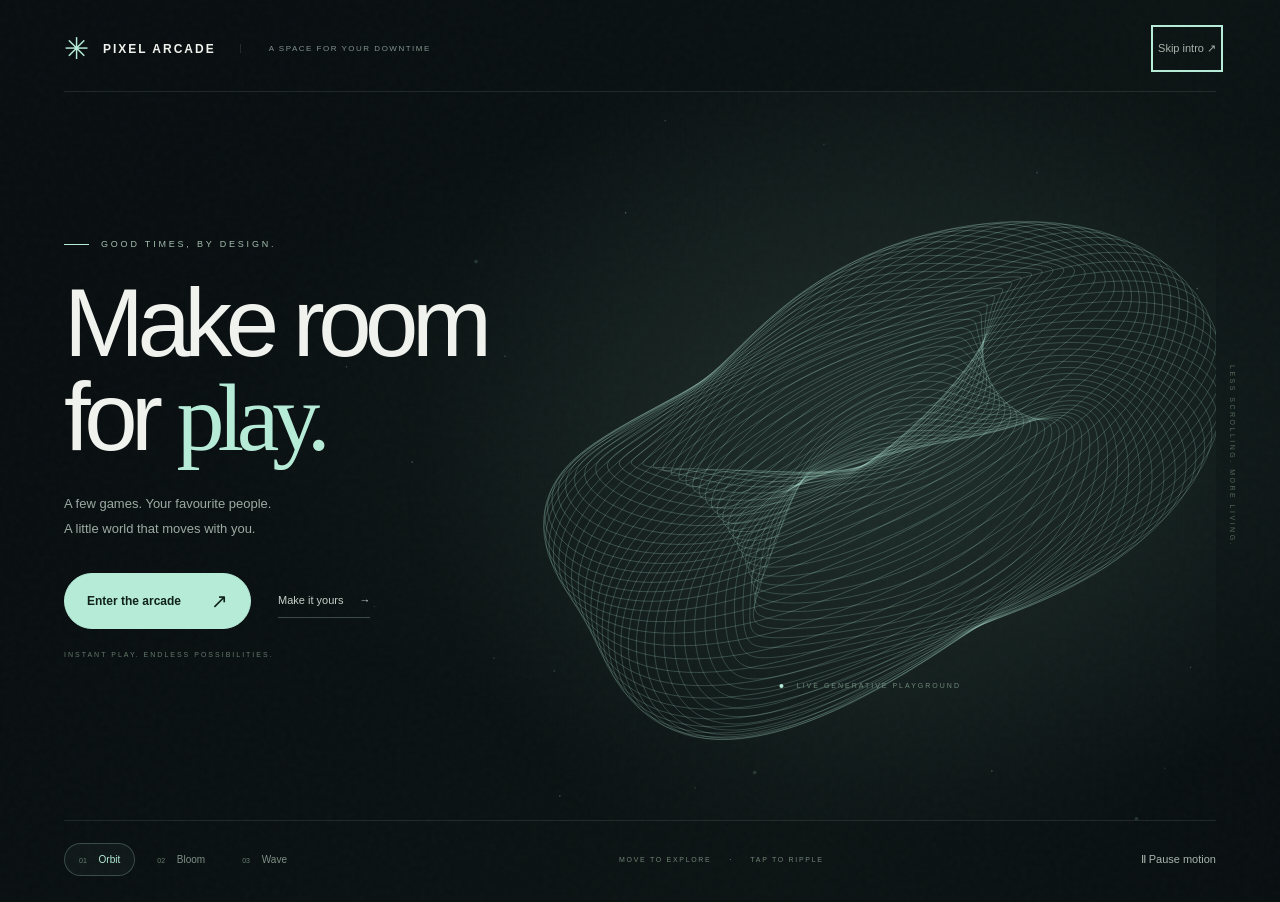
==== commit d1a9122b: "Add referrals, remembered sign-in and grant fixes Reward inviters 1,500 coins once per new referred " ====
--- a/arcade.html
+++ b/arcade.html
@@ -1,4 +1,4 @@
-<!doctype html><html lang="en"><head><script>try{const t=localStorage.getItem('px-theme')||'dark';document.documentElement.dataset.theme=t==='system'?(matchMedia('(prefers-color-scheme: dark)').matches?'dark':'light'):t==='light'?'light':'dark'}catch{document.documentElement.dataset.theme='dark'}</script><script>window.pixelRequestedSection=location.hash.slice(1)</script><meta charset="utf-8"><meta name="viewport" content="width=device-width,initial-scale=1"><link id="site-icon" rel="icon" href="./icons-arcade.svg"><meta name="theme-color" content="#101014"><title>Pixel Arcade — Pick up & play</title><link rel="stylesheet" href="style.css?v=12"><link rel="stylesheet" href="appearance.css?v=2"><link rel="stylesheet" href="ai-chat.css?v=1"><link rel="stylesheet" href="calculator-advanced.css?v=1"><link rel="stylesheet" href="community.css?v=1"><link rel="stylesheet" href="colour-themes.css?v=1"><link rel="stylesheet" href="admin-panel.css?v=1"><link rel="stylesheet" href="social-hub.css?v=1"><link rel="stylesheet" href="account-security.css?v=1"><link rel="stylesheet" href="compact-ui.css?v=2"><link rel="stylesheet" href="onboarding.css?v=2"><link rel="stylesheet" href="welcome-intro.css?v=1"><link rel="stylesheet" href="icon-motion.css?v=1"><link rel="stylesheet" href="profile-ui.css?v=1"><link rel="stylesheet" href="marketplace.css?v=2"><link rel="stylesheet" href="browser-reliability.css?v=1"></head><body><aside id="side-nav"><a class="side-brand" href="#home"><span>▧</span><div>PIXEL<small>YOUR DOWNTIME, UPGRADED</small></div></a><div class="nav-label">EXPLORE</div><button class="side-link active" data-section="home"><span data-icon="home"></span>Home</button><button class="side-link" data-section="mini"><span data-icon="arcade"></span>Mini games<small id="mini-count">18</small></button><button class="side-link" data-section="big"><span data-icon="invaders"></span>Big games<small id="big-count">32</small></button><button class="side-link" data-section="apps"><span data-icon="globe"></span>Apps & browser</button><div class="nav-label">WATCH & LISTEN</div><button class="side-link" data-section="tv"><span data-icon="tv"></span>FrameX TV · Dev</button><button class="side-link" data-section="music"><span data-icon="music"></span>Spooftify</button><div class="nav-label">YOUR SPACE</div><button class="side-link" data-section="custom"><span data-icon="plus"></span>My games<small id="custom-count">0</small></button><button class="side-link" data-section="chat"><span data-icon="chat"></span>Arcade helper</button><div class="side-bottom"><button id="side-stats"><span data-icon="stats"></span>My stats</button><button id="side-settings"><span data-icon="settings"></span>Settings & cloaks</button><button id="side-tutorial"><span data-icon="help"></span>Tutorial</button><div class="side-status"><i></i> ALL SYSTEMS PLAY</div></div></aside><header><a class="brand" href="#">▦ <span>PIXEL<span class="muted">ARCADE</span></span></a><span class="headernote">SMALL GAMES. BIG ENERGY.</span><nav class="header-actions"><button id="tutorialview" aria-label="Tutorial">? <span>Tutorial</span></button><button id="settingsview" aria-label="Settings">⚙ <span>Settings</span></button><button id="statsview">◷ My stats</button><button id="accountview">☻ Account</button><button id="favview">♡ Favourites</button></nav></header><main><section id="apps-page" hidden><div class="eyebrow">ONE DOCK. ALL YOUR DESTINATIONS.</div><div class="apps-heading"><div><h1>Your everyday apps.</h1><p>Watch, play, listen, make something. Pick a destination below.</p></div><button id="apps-open-browser" class="primary">Open web browser ↗</button></div><p class="apps-service-note">Web apps use your selected Direct or Scramjet connection. Availability varies by site, embedding rules and network. NVIDIA and other services may need their own accounts.</p><div id="apps-grid"></div></section>
+<!doctype html><html lang="en"><head><script>try{const t=localStorage.getItem('px-theme')||'dark';document.documentElement.dataset.theme=t==='system'?(matchMedia('(prefers-color-scheme: dark)').matches?'dark':'light'):t==='light'?'light':'dark'}catch{document.documentElement.dataset.theme='dark'}</script><script>window.pixelRequestedSection=location.hash.slice(1)</script><meta charset="utf-8"><meta name="viewport" content="width=device-width,initial-scale=1"><link id="site-icon" rel="icon" href="./icons-arcade.svg"><meta name="theme-color" content="#101014"><title>Pixel Arcade — Pick up & play</title><link rel="stylesheet" href="style.css?v=12"><link rel="stylesheet" href="appearance.css?v=2"><link rel="stylesheet" href="ai-chat.css?v=1"><link rel="stylesheet" href="calculator-advanced.css?v=1"><link rel="stylesheet" href="community.css?v=1"><link rel="stylesheet" href="colour-themes.css?v=1"><link rel="stylesheet" href="admin-panel.css?v=1"><link rel="stylesheet" href="social-hub.css?v=1"><link rel="stylesheet" href="account-security.css?v=1"><link rel="stylesheet" href="compact-ui.css?v=2"><link rel="stylesheet" href="onboarding.css?v=2"><link rel="stylesheet" href="welcome-intro.css?v=1"><link rel="stylesheet" href="icon-motion.css?v=1"><link rel="stylesheet" href="profile-ui.css?v=1"><link rel="stylesheet" href="marketplace.css?v=3"><link rel="stylesheet" href="browser-reliability.css?v=1"></head><body><aside id="side-nav"><a class="side-brand" href="#home"><span>▧</span><div>PIXEL<small>YOUR DOWNTIME, UPGRADED</small></div></a><div class="nav-label">EXPLORE</div><button class="side-link active" data-section="home"><span data-icon="home"></span>Home</button><button class="side-link" data-section="mini"><span data-icon="arcade"></span>Mini games<small id="mini-count">18</small></button><button class="side-link" data-section="big"><span data-icon="invaders"></span>Big games<small id="big-count">32</small></button><button class="side-link" data-section="apps"><span data-icon="globe"></span>Apps & browser</button><div class="nav-label">WATCH & LISTEN</div><button class="side-link" data-section="tv"><span data-icon="tv"></span>FrameX TV · Dev</button><button class="side-link" data-section="music"><span data-icon="music"></span>Spooftify</button><div class="nav-label">YOUR SPACE</div><button class="side-link" data-section="custom"><span data-icon="plus"></span>My games<small id="custom-count">0</small></button><button class="side-link" data-section="chat"><span data-icon="chat"></span>Arcade helper</button><div class="side-bottom"><button id="side-stats"><span data-icon="stats"></span>My stats</button><button id="side-settings"><span data-icon="settings"></span>Settings & cloaks</button><button id="side-tutorial"><span data-icon="help"></span>Tutorial</button><div class="side-status"><i></i> ALL SYSTEMS PLAY</div></div></aside><header><a class="brand" href="#">▦ <span>PIXEL<span class="muted">ARCADE</span></span></a><span class="headernote">SMALL GAMES. BIG ENERGY.</span><nav class="header-actions"><button id="tutorialview" aria-label="Tutorial">? <span>Tutorial</span></button><button id="settingsview" aria-label="Settings">⚙ <span>Settings</span></button><button id="statsview">◷ My stats</button><button id="accountview">☻ Account</button><button id="favview">♡ Favourites</button></nav></header><main><section id="apps-page" hidden><div class="eyebrow">ONE DOCK. ALL YOUR DESTINATIONS.</div><div class="apps-heading"><div><h1>Your everyday apps.</h1><p>Watch, play, listen, make something. Pick a destination below.</p></div><button id="apps-open-browser" class="primary">Open web browser ↗</button></div><p class="apps-service-note">Web apps use your selected Direct or Scramjet connection. Availability varies by site, embedding rules and network. NVIDIA and other services may need their own accounts.</p><div id="apps-grid"></div></section>
 <section id="browser-page" hidden><div class="browser-heading"><div><span class="eyebrow">EXPLORE AT YOUR OWN PACE</span><h1>Pixel Browser<span class="browser-provider">Scramjet</span></h1></div><button id="browser-fullscreen" title="Expand browser" aria-label="Expand browser">⛶</button></div><div id="browser-workspace"><div class="browser-tabstrip"><div id="browser-tabs" role="tablist" aria-label="Browser tabs"></div><button id="browser-new-tab" aria-label="New browser tab" title="New tab">+</button></div><div class="browser-chrome"><span class="browser-mode-label">Browser</span><div class="browser-navigation"><button type="button" id="browser-back" aria-label="Previous entered address" title="Previous entered address" disabled>←</button><button type="button" id="browser-forward" aria-label="Next entered address" title="Next entered address" disabled>→</button><button type="button" id="browser-reload" aria-label="Reload page" title="Reload">↻</button><button type="button" id="browser-home" aria-label="Browser start page" title="Start page">⌂</button></div><form id="browser-form"><span class="address-mark" aria-hidden="true">◎</span><input id="browser-address" aria-label="Website address or search" placeholder="Search or enter a website…" autocomplete="off" spellcheck="false" required><button type="button" id="browser-bookmark" aria-label="Bookmark this website" title="Bookmark" disabled>☆</button><button type="submit" class="address-go" aria-label="Go to address">↵</button></form><details id="browser-menu"><summary aria-label="Browser options" title="Browser options">•••</summary><div class="browser-menu-content"><button id="browser-stop">Stop loading</button><button id="browser-open-blank">Open in blank tab ↗</button><div id="browser-links" hidden><span id="browser-external" hidden></span><span id="browser-direct" hidden></span></div><p>Back and forward follow addresses entered here. Navigation inside external pages is managed by the loaded website or provider.</p></div></details></div><div class="browser-bookmark-bar"><span>BOOKMARKS</span><div id="browser-bookmarks"></div><span id="browser-bookmark-hint">Save a favourite with ☆</span></div><div class="browser-connection-bar"><label for="browser-connection">Connection <select id="browser-connection"><option value="scramjet">Scramjet</option><option value="direct">Direct website</option></select></label><p id="browser-connection-note"></p><button id="browser-try-direct" type="button" hidden>Try Direct</button><button id="browser-retry" type="button" disabled>Retry</button></div><div id="browser-standby"><div class="browser-start-icon">◎</div><span class="eyebrow">YOUR NEXT DESTINATION</span><h2>A little curiosity<br>goes a long way.</h2><p>Search above or jump into a favourite.</p><div id="browser-start-apps"></div></div><div id="browser-viewport" hidden><iframe id="web-browser-frame" title="External Scramjet web browser" src="about:blank" allow="autoplay; fullscreen; encrypted-media; clipboard-write; gamepad" allowfullscreen sandbox="allow-scripts allow-same-origin allow-forms allow-popups allow-popups-to-escape-sandbox allow-downloads allow-pointer-lock allow-modals"></iframe></div><div class="browser-statusbar"><span class="browser-status-dot"></span><span id="browser-status" role="status">Ready when you are.</span><button id="browser-clear-bookmarks" title="Remove saved bookmarks">Clear bookmarks</button></div></div><p id="browser-feedback" role="status"></p></section><section id="notes-page" hidden><div class="eyebrow">A LITTLE SPACE FOR YOUR IDEAS</div><div class="apps-heading"><div><h1>Your scratchpad.</h1><p>Notes are saved on this browser.</p></div><button id="download-notes">Download .txt ↧</button></div><label class="sr-only" for="personal-notes">Your notes</label><textarea id="personal-notes" placeholder="Start writing something…" spellcheck="true"></textarea><p id="notes-status" role="status">Saved on this browser</p></section><section id="home-page"><div class="home-overline"><span><i></i> YOUR LITTLE CORNER OF THE INTERNET</span><time id="home-clock"></time></div><div class="home-intro"><div><p class="eyebrow">WELCOME TO PIXEL</p><h1>A good time.<br><em>One click away.</em></h1><p>Big adventures, small distractions, and your favourite sounds.<br>Where are we heading?</p></div><div class="home-emblem" aria-hidden="true">✦<span>PLAY / WATCH / LISTEN</span></div></div><section class="home-essentials" aria-label="Quick access"><div class="essentials-heading"><span class="eyebrow">RIGHT HERE, EVERY TIME</span><span>Play. Connect. Figure it out.</span></div><div id="home-tools"></div></section><form id="home-search-form"><span>⌕</span><input id="home-search" placeholder="Find your next favourite game…" aria-label="Search the arcade"><button class="primary">Find a game ↗</button></form><div class="quick-launch"><span>JUMP BACK IN</span><button data-quick="minecraft262">▦ Minecraft 26.2</button><button data-quick="bitlife">◡ BitLife</button><button id="home-random">✦ Surprise me</button><button id="home-blank">↗ Open blank tab</button></div><div class="destination-grid"><button class="destination-card mint" data-section="mini"><span class="destination-icon" data-icon="arcade"></span><span class="destination-meta">QUICK ROUNDS / CLASSIC HIGHS</span><h2>Mini games</h2><p>Little games. One more go.</p><span class="destination-arrow">↗</span></button><button class="destination-card lilac" data-section="big"><span class="destination-icon" data-icon="invaders"></span><span class="destination-meta">WORLDS WORTH GETTING LOST IN</span><h2>Big games</h2><p>Minecraft, GTA, BitLife & the original collection.</p><span class="destination-arrow">↗</span></button><button class="destination-card peach" data-section="tv"><span class="destination-icon" data-icon="tv"></span><span class="destination-meta">SOMETHING FOR THE WATCHLIST</span><h2>TV & movies</h2><p>Developer access · password required.</p><span class="destination-arrow">↗</span></button><button class="destination-card blue" data-section="music"><span class="destination-icon" data-icon="music"></span><span class="destination-meta">SET THE SOUNDTRACK</span><h2>Music</h2><p>Find your rhythm with Spooftify.</p><span class="destination-arrow">↗</span></button></div><div class="home-bottom"><div><span data-icon="plus"></span><p>Your arcade. Your picks.<small>Add a game link or upload an HTML game.</small></p></div><button id="home-add">Add a game +</button></div></section><section id="media-page" hidden><div class="eyebrow" id="media-label"></div><h1 id="media-heading"></h1><p id="media-description"></p><div id="media-art" aria-hidden="true"></div><div class="media-actions"><button id="media-play" class="primary">Open player ↗</button><button id="media-inline">Play inside this page</button><a hidden id="media-direct" target="_blank" rel="noopener noreferrer">Open source directly ↗</a></div><p id="media-note" class="stats-note"></p></section><section id="chat-page" hidden><div class="eyebrow">A LITTLE HELP GOES A LONG WAY</div><h2>Meet your arcade guide.</h2><p>Game recommendations, controls and help with your hub. A built-in guide with instant answers.</p><div class="chatbox"><div class="chat-top"><span data-icon="chat"></span><div><b>Pixel Guide</b><small>Catalogue & site help · built-in chatbot</small></div><button id="chat-clear">Clear chat</button></div><div id="chat-log" role="log" aria-live="polite"></div><div id="chat-suggestions"><button>Recommend a quick game</button><button>How do I add a game?</button><button>How does about:blank work?</button></div><form id="chat-form"><input id="chat-input" maxlength="500" aria-label="Message the arcade guide" placeholder="Ask about a game or the arcade…" required><button class="primary">Send ↗</button></form></div></section><section class="hero" id="library-hero" hidden><div class="herocopy"><div class="eyebrow">YOUR NEXT HIGH SCORE STARTS HERE</div><h1>Less loading.<br>More <em>playing.</em></h1><p>Your original favourites, plus games from across the web.<br>Pick a classic or find your next obsession.</p><button class="primary" id="blankhub">Open arcade in about:blank ↗</button><button class="hero-secondary" id="random">Surprise me</button><span class="heronote">49 games · External embeds · Saved playtime</span></div><div class="heroart" aria-hidden="true"><div class="orbit"></div><div class="pixel p1"></div><div class="pixel p2"></div><div class="pixel p3"></div><div class="pixel p4"></div><div class="bigicon">✦</div><span class="floatlabel">INSERT SOME FUN</span><span class="scorelabel">HIGH SCORE<br><b>00,2048</b></span></div></section><p id="globalfeedback" role="status"></p><section class="catalog" id="library-page" hidden><div class="sectiontop"><div><div class="eyebrow" id="library-label">THE COLLECTION</div><h2><span class="heading-label" id="library-title">Find your game</span><span id="count">49</span></h2></div><div class="library-tools"><button id="addgameview">+ Add game</button><input id="search" type="search" placeholder="⌕  Search games…" aria-label="Search games"></div></div><div class="filters" id="filters"></div><div id="grid"></div><p id="empty" hidden>No games found. Try another search.</p></section><footer><span class="brand">▦ PIXEL ARCADE</span><span>External games by their respective creators.</span><span class="activity-note">Visits and signed-in activity are recorded for site administration. Passwords remain private.</span><span>Network availability depends on your school’s settings.</span></footer></main><dialog id="player"><div class="playhead"><div><small id="category"></small><h2 id="gametitle"></h2></div><div><button id="blankgame">↗ New blank tab</button><button id="focusgame">⌨ Focus game</button><button id="fullscreen">⛶ Fullscreen</button><button id="restart">↻ Restart</button><button id="close" aria-label="Close game">✕</button></div></div><div class="gameinfo"><p id="instructions"></p><b id="score">Ready</b></div><div id="stage"></div><div id="pad" hidden><button data-key="ArrowLeft">←</button><button data-key="ArrowUp">↑</button><button data-key="ArrowDown">↓</button><button data-key="ArrowRight">→</button><button data-key=" ">Action</button></div><div class="player-links"><a hidden id="directlink" target="_blank" rel="noopener noreferrer">Open game directly ↗</a><button id="copyembed">Copy embed code</button><span id="sessiontime">0:00 played</span></div><p id="trackingnote" class="savehint"></p><p id="launchfeedback" role="status"></p></dialog><dialog id="account"><div class="playhead"><h2>Your player account</h2><button class="close-dialog" aria-label="Close account">✕</button></div><div id="accountcontent"></div></dialog><dialog id="stats"><div class="playhead"><div><small>YOUR ARCADE, BY THE NUMBERS</small><h2>Player stats</h2></div><button class="close-dialog" aria-label="Close stats">✕</button></div><div id="statscontent"></div></dialog><dialog id="addgame"><div class="playhead"><div><small>BUILD YOUR OWN COLLECTION</small><h2>Add a game</h2></div><button class="close-dialog" aria-label="Close add game">✕</button></div><form id="addgameform" class="add-game-form"><label for="newgamename">Game name</label><input id="newgamename" required maxlength="80" placeholder="What are we playing?"><div class="form-row"><div><label for="newgamesize">Collection</label><select id="newgamesize"><option value="mini">Mini games</option><option value="big">Big games</option></select></div><div><label for="newgametype">Add with</label><select id="newgametype"><option value="url">URL or iframe embed code</option><option value="html">HTML file or pasted HTML</option></select></div></div><div id="newgame-url-fields"><label for="newgameurl">Game URL or iframe embed code</label><textarea id="newgameurl" rows="3" placeholder="https://example.com/game/ or &lt;iframe src=…&gt;"></textarea></div><div id="newgame-html-fields" hidden><label for="newgamefile">Upload a .html file (up to 50 MB)</label><input id="newgamefile" type="file" accept=".html,.htm,text/html"><label for="newgamehtml">Or paste a complete HTML game</label><textarea id="newgamehtml" rows="6" placeholder="&lt;!doctype html&gt;…"></textarea></div><label for="newgamecover">Cover image URL (optional)</label><input id="newgamecover" type="url" placeholder="https://example.com/cover.jpg"><p class="stats-note">Your custom game collection is saved on this browser. Uploaded HTML runs in an isolated player. Some games need their original host to load assets or save progress.</p><button type="submit" class="primary">Add to my games +</button><p id="addgamefeedback" role="status" class="feedback"></p></form></dialog><dialog id="settings"><div class="playhead"><div><small>MAKE IT YOURS</small><h2>Launcher settings</h2></div><button class="close-dialog" aria-label="Close settings">✕</button></div>
 <form id="settingsform"><div class="setting-row"><label for="launchmode">Game launch mode<small>Choose where clicking a game takes you.</small></label><select id="launchmode"><option value="blank">New about:blank tab</option><option value="inline">Inside this page</option></select></div>
 <div class="setting-row"><label for="tabtitle">Tab title<small>Applies to the hub and blank tabs.</small></label><input id="tabtitle" maxlength="70" placeholder="Pixel Arcade"></div>
@@ -17,4 +17,4 @@
 <article><b>03</b><div><h3>Style your tab</h3><p>Settings lets you choose a tab title, icon, blank-on-unfocus mode and reflection dimming. Enable Escape quick-switch and choose its destination. The Controls menu in a game tab includes a Quick switch button.</p></div></article>
 <article><b>04</b><div><h3>Keep your playtime</h3><p>Open Account and create an arcade username and password. My stats shows total time, sessions and time per game. Time counts while the player is open and the tab is visible, including menus and loading.</p></div></article>
 <article><b>05</b><div><h3>Bring your friends</h3><p>Open Pixel Chat and sign in with your arcade account in the Account panel. You automatically join the public Pixel Community lobby. Everyone with an arcade account can chat there. You can also create a private server and share its invite code with friends. Server owners create channels, remove members and pin messages. Chat supports text, emoji reactions, editing and search; voice and video calls are not included.</p></div></article><article><b>06</b><div><h3>Think, calculate, play</h3><p>Calculator includes scientific maths, graphing, equations, statistics and unit conversion. In Chess Club, choose a bot and colour, click a piece to see legal moves, then click its destination. Hints, undo, promotion choices and PGN export are available. Bot Elo labels are approximate.</p></div></article></div><div class="tutorial-bottom"><p>Use Apps & browser for the app dock and external web browser. Vice City now uses GTA Browser’s built-in setup. Its first load downloads game data into browser storage. Add your own URL or HTML game from My Games. The Arcade helper can recommend games and explain these features. Games and saves belong to their external hosts. Some providers block embedding or go offline, in which case a game may be unavailable. about:blank doesn’t bypass network filters or conceal traffic.</p><button class="primary" id="tutorialdone">Let’s play ↗</button></div></dialog>
-<script src="icons.js?v=8"></script><script src="privacy.js?v=14"></script><script src="appearance.js?v=2"></script><script src="catalog.js?v=11"></script><script src="colour-themes.js?v=1"></script><script src="api-client.js?v=2"></script><script src="hub.js?v=18"></script><script src="account-security.js?v=1"></script><script src="extras.js?v=10"></script><script src="browser-state.js?v=9"></script><script src="apps.js?v=10"></script><script src="community.js?v=market-4"></script><script src="calculator.js?v=10"></script><script src="calculator-advanced.js?v=1"></script><script src="activity.js?v=1"></script><script src="pages-bridge.js?v=2"></script><script type="module" src="tools.js?v=coins-13"></script></body></html>
+<script src="icons.js?v=8"></script><script src="privacy.js?v=14"></script><script src="appearance.js?v=2"></script><script src="catalog.js?v=11"></script><script src="colour-themes.js?v=1"></script><script src="api-client.js?v=3"></script><script src="hub.js?v=19"></script><script src="account-security.js?v=1"></script><script src="extras.js?v=10"></script><script src="browser-state.js?v=9"></script><script src="apps.js?v=10"></script><script src="community.js?v=market-4"></script><script src="calculator.js?v=10"></script><script src="calculator-advanced.js?v=1"></script><script src="activity.js?v=1"></script><script src="pages-bridge.js?v=2"></script><script type="module" src="tools.js?v=referrals-14"></script></body></html>
--- a/marketplace.css
+++ b/marketplace.css
@@ -6,3 +6,5 @@
 #market-preview-toggle{display:none}@media(max-width:600px){#market-preview-toggle{display:inline-block}.market-preview{display:none}.market-preview.market-preview-open{display:block}}
 
 .market-daily{display:flex;align-items:center;justify-content:space-between;gap:20px;margin:24px 0 0;padding:22px 24px;border:1px solid #e9bd6d45;border-radius:16px;background:linear-gradient(110deg,#e9bd6d12,transparent)}.market-daily h2{margin:8px 0;font-size:23px;letter-spacing:-.5px}.market-daily p{margin:0;color:var(--muted);font-size:11px;line-height:1.7}.market-daily .eyebrow{font-size:8px}.market-daily button{flex-shrink:0;font-size:12px}.market-daily button:disabled{opacity:.65}.coin-grant-form label{display:block;font-size:12px;margin:14px 0}.coin-grant-form input{margin:6px 0}.coin-grant-history{border-top:1px solid var(--compact-line);margin-top:24px;padding-top:12px}.coin-grant-history p{overflow-wrap:anywhere}@media(max-width:600px){.market-daily{align-items:stretch;flex-direction:column;padding:18px}.market-daily button{width:100%}}
+
+.login-form .remember-signin{display:flex;align-items:center;gap:10px;margin:14px 0 0;font-size:12px}.account-card form.login-form .remember-signin input{width:18px;height:18px;min-height:18px;flex:none;margin:0;accent-color:var(--lime)}.login-form>small{font-size:11px;line-height:1.6;color:var(--muted)}.referral-invite-banner{padding:16px 20px;border:1px solid var(--compact-line);border-radius:14px;display:flex;gap:16px;align-items:center;justify-content:space-between;margin-bottom:24px;background:var(--panel)}.referral-invite-banner p{font-size:12px;line-height:1.6;margin:0}.referral-invite-banner button{flex-shrink:0;font-size:11px}@media(max-width:600px){.referral-invite-banner{align-items:stretch;flex-direction:column}}
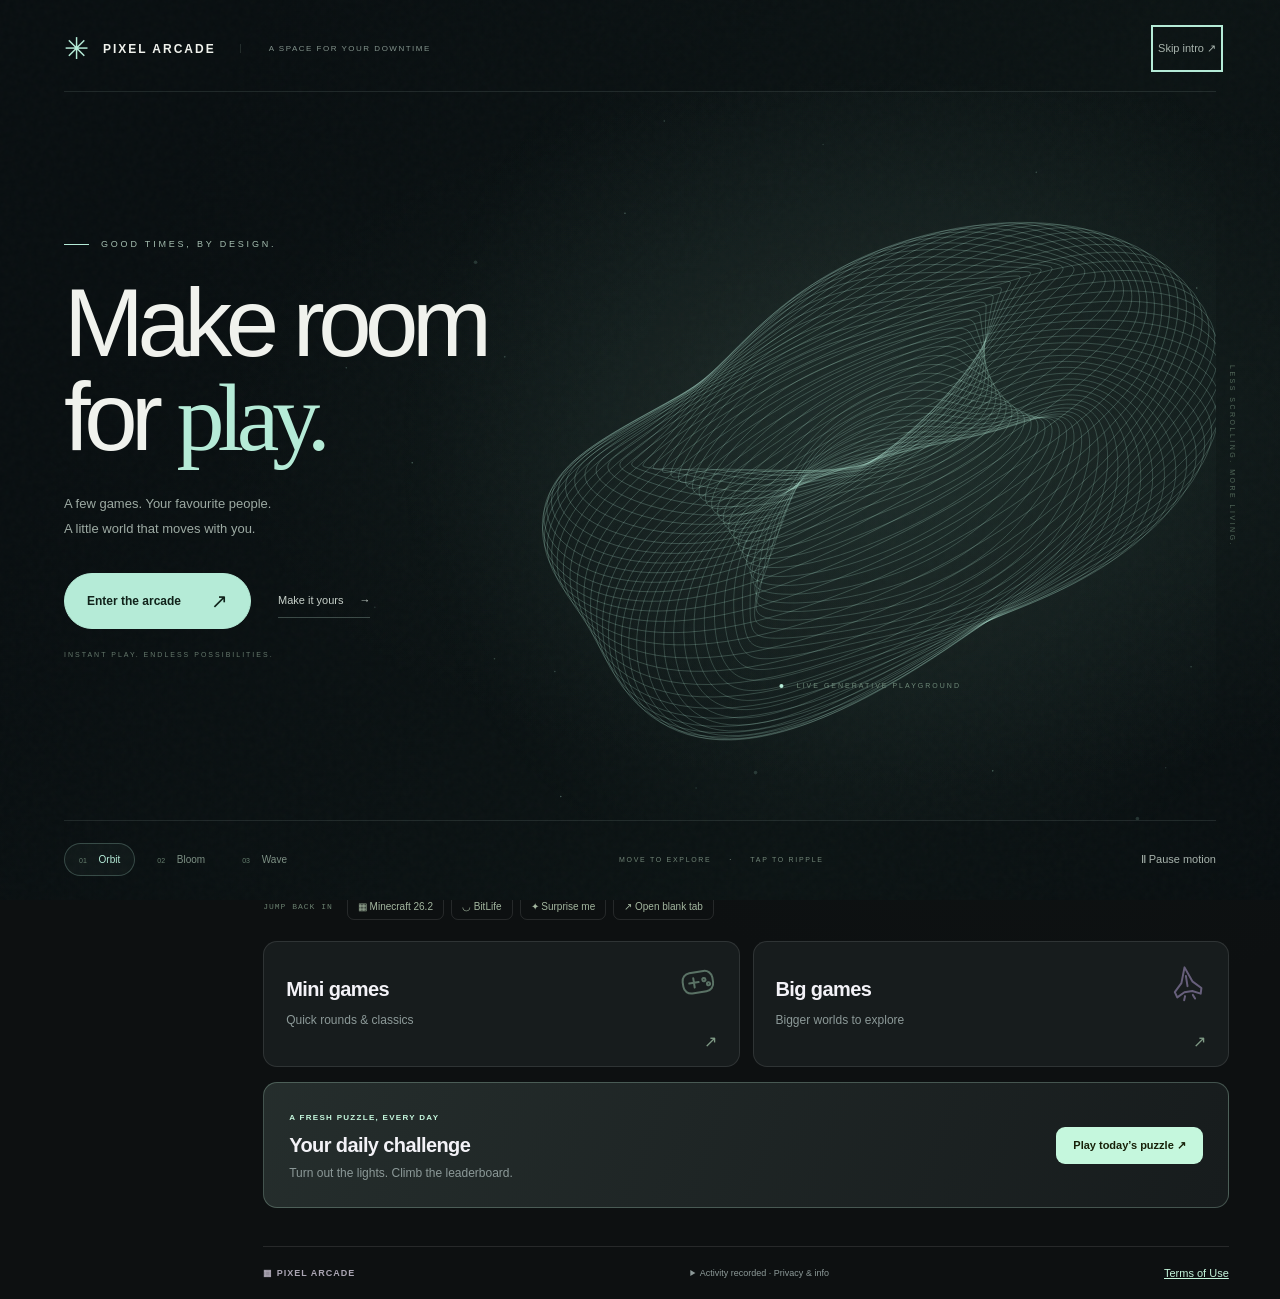
==== commit c6782cff: "Simplify first visits and add study view and terms Add three clear Start here choices, optional guid" ====
--- a/arcade.html
+++ b/arcade.html
@@ -1,4 +1,4 @@
-<!doctype html><html lang="en"><head><script>try{const t=localStorage.getItem('px-theme')||'dark';document.documentElement.dataset.theme=t==='system'?(matchMedia('(prefers-color-scheme: dark)').matches?'dark':'light'):t==='light'?'light':'dark'}catch{document.documentElement.dataset.theme='dark'}</script><script>window.pixelRequestedSection=location.hash.slice(1)</script><meta charset="utf-8"><meta name="viewport" content="width=device-width,initial-scale=1"><link id="site-icon" rel="icon" href="./icons-arcade.svg"><meta name="theme-color" content="#101014"><title>Pixel Arcade — Pick up & play</title><link rel="stylesheet" href="style.css?v=12"><link rel="stylesheet" href="appearance.css?v=2"><link rel="stylesheet" href="ai-chat.css?v=1"><link rel="stylesheet" href="calculator-advanced.css?v=1"><link rel="stylesheet" href="community.css?v=1"><link rel="stylesheet" href="colour-themes.css?v=1"><link rel="stylesheet" href="admin-panel.css?v=1"><link rel="stylesheet" href="social-hub.css?v=1"><link rel="stylesheet" href="account-security.css?v=1"><link rel="stylesheet" href="compact-ui.css?v=2"><link rel="stylesheet" href="onboarding.css?v=2"><link rel="stylesheet" href="welcome-intro.css?v=1"><link rel="stylesheet" href="icon-motion.css?v=1"><link rel="stylesheet" href="profile-ui.css?v=1"><link rel="stylesheet" href="marketplace.css?v=3"><link rel="stylesheet" href="browser-reliability.css?v=1"></head><body><aside id="side-nav"><a class="side-brand" href="#home"><span>▧</span><div>PIXEL<small>YOUR DOWNTIME, UPGRADED</small></div></a><div class="nav-label">EXPLORE</div><button class="side-link active" data-section="home"><span data-icon="home"></span>Home</button><button class="side-link" data-section="mini"><span data-icon="arcade"></span>Mini games<small id="mini-count">18</small></button><button class="side-link" data-section="big"><span data-icon="invaders"></span>Big games<small id="big-count">32</small></button><button class="side-link" data-section="apps"><span data-icon="globe"></span>Apps & browser</button><div class="nav-label">WATCH & LISTEN</div><button class="side-link" data-section="tv"><span data-icon="tv"></span>FrameX TV · Dev</button><button class="side-link" data-section="music"><span data-icon="music"></span>Spooftify</button><div class="nav-label">YOUR SPACE</div><button class="side-link" data-section="custom"><span data-icon="plus"></span>My games<small id="custom-count">0</small></button><button class="side-link" data-section="chat"><span data-icon="chat"></span>Arcade helper</button><div class="side-bottom"><button id="side-stats"><span data-icon="stats"></span>My stats</button><button id="side-settings"><span data-icon="settings"></span>Settings & cloaks</button><button id="side-tutorial"><span data-icon="help"></span>Tutorial</button><div class="side-status"><i></i> ALL SYSTEMS PLAY</div></div></aside><header><a class="brand" href="#">▦ <span>PIXEL<span class="muted">ARCADE</span></span></a><span class="headernote">SMALL GAMES. BIG ENERGY.</span><nav class="header-actions"><button id="tutorialview" aria-label="Tutorial">? <span>Tutorial</span></button><button id="settingsview" aria-label="Settings">⚙ <span>Settings</span></button><button id="statsview">◷ My stats</button><button id="accountview">☻ Account</button><button id="favview">♡ Favourites</button></nav></header><main><section id="apps-page" hidden><div class="eyebrow">ONE DOCK. ALL YOUR DESTINATIONS.</div><div class="apps-heading"><div><h1>Your everyday apps.</h1><p>Watch, play, listen, make something. Pick a destination below.</p></div><button id="apps-open-browser" class="primary">Open web browser ↗</button></div><p class="apps-service-note">Web apps use your selected Direct or Scramjet connection. Availability varies by site, embedding rules and network. NVIDIA and other services may need their own accounts.</p><div id="apps-grid"></div></section>
+<!doctype html><html lang="en"><head><script>try{const t=localStorage.getItem('px-theme')||'dark';document.documentElement.dataset.theme=t==='system'?(matchMedia('(prefers-color-scheme: dark)').matches?'dark':'light'):t==='light'?'light':'dark'}catch{document.documentElement.dataset.theme='dark'}</script><script>window.pixelRequestedSection=location.hash.slice(1)</script><meta charset="utf-8"><meta name="viewport" content="width=device-width,initial-scale=1"><link id="site-icon" rel="icon" href="./icons-arcade.svg"><meta name="theme-color" content="#101014"><title>Pixel Arcade — Pick up & play</title><link rel="stylesheet" href="style.css?v=12"><link rel="stylesheet" href="appearance.css?v=2"><link rel="stylesheet" href="ai-chat.css?v=1"><link rel="stylesheet" href="calculator-advanced.css?v=1"><link rel="stylesheet" href="community.css?v=1"><link rel="stylesheet" href="colour-themes.css?v=1"><link rel="stylesheet" href="admin-panel.css?v=1"><link rel="stylesheet" href="social-hub.css?v=1"><link rel="stylesheet" href="account-security.css?v=1"><link rel="stylesheet" href="compact-ui.css?v=2"><link rel="stylesheet" href="onboarding.css?v=2"><link rel="stylesheet" href="welcome-intro.css?v=1"><link rel="stylesheet" href="icon-motion.css?v=1"><link rel="stylesheet" href="profile-ui.css?v=1"><link rel="stylesheet" href="marketplace.css?v=3"><link rel="stylesheet" href="browser-reliability.css?v=1"><link rel="stylesheet" href="school-tools.css?v=1"></head><body><aside id="side-nav"><a class="side-brand" href="#home"><span>▧</span><div>PIXEL<small>YOUR DOWNTIME, UPGRADED</small></div></a><div class="nav-label">EXPLORE</div><button class="side-link active" data-section="home"><span data-icon="home"></span>Home</button><button class="side-link" data-section="mini"><span data-icon="arcade"></span>Mini games<small id="mini-count">18</small></button><button class="side-link" data-section="big"><span data-icon="invaders"></span>Big games<small id="big-count">32</small></button><button class="side-link" data-section="apps"><span data-icon="globe"></span>Apps & browser</button><div class="nav-label">WATCH & LISTEN</div><button class="side-link" data-section="tv"><span data-icon="tv"></span>FrameX TV · Dev</button><button class="side-link" data-section="music"><span data-icon="music"></span>Spooftify</button><div class="nav-label">YOUR SPACE</div><button class="side-link" data-section="custom"><span data-icon="plus"></span>My games<small id="custom-count">0</small></button><button class="side-link" data-section="chat"><span data-icon="chat"></span>Arcade helper</button><div class="side-bottom"><button id="side-stats"><span data-icon="stats"></span>My stats</button><button id="side-settings"><span data-icon="settings"></span>Settings & cloaks</button><button id="side-tutorial"><span data-icon="help"></span>Tutorial</button><div class="side-status"><i></i> ALL SYSTEMS PLAY</div></div></aside><header><a class="brand" href="#">▦ <span>PIXEL<span class="muted">ARCADE</span></span></a><span class="headernote">SMALL GAMES. BIG ENERGY.</span><nav class="header-actions"><button id="tutorialview" aria-label="Tutorial">? <span>Tutorial</span></button><button id="settingsview" aria-label="Settings">⚙ <span>Settings</span></button><button id="statsview">◷ My stats</button><button id="accountview">☻ Account</button><button id="favview">♡ Favourites</button></nav></header><main><section id="apps-page" hidden><div class="eyebrow">ONE DOCK. ALL YOUR DESTINATIONS.</div><div class="apps-heading"><div><h1>Your everyday apps.</h1><p>Watch, play, listen, make something. Pick a destination below.</p></div><button id="apps-open-browser" class="primary">Open web browser ↗</button></div><p class="apps-service-note">Web apps use your selected Direct or Scramjet connection. Availability varies by site, embedding rules and network. NVIDIA and other services may need their own accounts.</p><div id="apps-grid"></div></section>
 <section id="browser-page" hidden><div class="browser-heading"><div><span class="eyebrow">EXPLORE AT YOUR OWN PACE</span><h1>Pixel Browser<span class="browser-provider">Scramjet</span></h1></div><button id="browser-fullscreen" title="Expand browser" aria-label="Expand browser">⛶</button></div><div id="browser-workspace"><div class="browser-tabstrip"><div id="browser-tabs" role="tablist" aria-label="Browser tabs"></div><button id="browser-new-tab" aria-label="New browser tab" title="New tab">+</button></div><div class="browser-chrome"><span class="browser-mode-label">Browser</span><div class="browser-navigation"><button type="button" id="browser-back" aria-label="Previous entered address" title="Previous entered address" disabled>←</button><button type="button" id="browser-forward" aria-label="Next entered address" title="Next entered address" disabled>→</button><button type="button" id="browser-reload" aria-label="Reload page" title="Reload">↻</button><button type="button" id="browser-home" aria-label="Browser start page" title="Start page">⌂</button></div><form id="browser-form"><span class="address-mark" aria-hidden="true">◎</span><input id="browser-address" aria-label="Website address or search" placeholder="Search or enter a website…" autocomplete="off" spellcheck="false" required><button type="button" id="browser-bookmark" aria-label="Bookmark this website" title="Bookmark" disabled>☆</button><button type="submit" class="address-go" aria-label="Go to address">↵</button></form><details id="browser-menu"><summary aria-label="Browser options" title="Browser options">•••</summary><div class="browser-menu-content"><button id="browser-stop">Stop loading</button><button id="browser-open-blank">Open in blank tab ↗</button><div id="browser-links" hidden><span id="browser-external" hidden></span><span id="browser-direct" hidden></span></div><p>Back and forward follow addresses entered here. Navigation inside external pages is managed by the loaded website or provider.</p></div></details></div><div class="browser-bookmark-bar"><span>BOOKMARKS</span><div id="browser-bookmarks"></div><span id="browser-bookmark-hint">Save a favourite with ☆</span></div><div class="browser-connection-bar"><label for="browser-connection">Connection <select id="browser-connection"><option value="scramjet">Scramjet</option><option value="direct">Direct website</option></select></label><p id="browser-connection-note"></p><button id="browser-try-direct" type="button" hidden>Try Direct</button><button id="browser-retry" type="button" disabled>Retry</button></div><div id="browser-standby"><div class="browser-start-icon">◎</div><span class="eyebrow">YOUR NEXT DESTINATION</span><h2>A little curiosity<br>goes a long way.</h2><p>Search above or jump into a favourite.</p><div id="browser-start-apps"></div></div><div id="browser-viewport" hidden><iframe id="web-browser-frame" title="External Scramjet web browser" src="about:blank" allow="autoplay; fullscreen; encrypted-media; clipboard-write; gamepad" allowfullscreen sandbox="allow-scripts allow-same-origin allow-forms allow-popups allow-popups-to-escape-sandbox allow-downloads allow-pointer-lock allow-modals"></iframe></div><div class="browser-statusbar"><span class="browser-status-dot"></span><span id="browser-status" role="status">Ready when you are.</span><button id="browser-clear-bookmarks" title="Remove saved bookmarks">Clear bookmarks</button></div></div><p id="browser-feedback" role="status"></p></section><section id="notes-page" hidden><div class="eyebrow">A LITTLE SPACE FOR YOUR IDEAS</div><div class="apps-heading"><div><h1>Your scratchpad.</h1><p>Notes are saved on this browser.</p></div><button id="download-notes">Download .txt ↧</button></div><label class="sr-only" for="personal-notes">Your notes</label><textarea id="personal-notes" placeholder="Start writing something…" spellcheck="true"></textarea><p id="notes-status" role="status">Saved on this browser</p></section><section id="home-page"><div class="home-overline"><span><i></i> YOUR LITTLE CORNER OF THE INTERNET</span><time id="home-clock"></time></div><div class="home-intro"><div><p class="eyebrow">WELCOME TO PIXEL</p><h1>A good time.<br><em>One click away.</em></h1><p>Big adventures, small distractions, and your favourite sounds.<br>Where are we heading?</p></div><div class="home-emblem" aria-hidden="true">✦<span>PLAY / WATCH / LISTEN</span></div></div><section class="home-essentials" aria-label="Quick access"><div class="essentials-heading"><span class="eyebrow">RIGHT HERE, EVERY TIME</span><span>Play. Connect. Figure it out.</span></div><div id="home-tools"></div></section><form id="home-search-form"><span>⌕</span><input id="home-search" placeholder="Find your next favourite game…" aria-label="Search the arcade"><button class="primary">Find a game ↗</button></form><div class="quick-launch"><span>JUMP BACK IN</span><button data-quick="minecraft262">▦ Minecraft 26.2</button><button data-quick="bitlife">◡ BitLife</button><button id="home-random">✦ Surprise me</button><button id="home-blank">↗ Open blank tab</button></div><div class="destination-grid"><button class="destination-card mint" data-section="mini"><span class="destination-icon" data-icon="arcade"></span><span class="destination-meta">QUICK ROUNDS / CLASSIC HIGHS</span><h2>Mini games</h2><p>Little games. One more go.</p><span class="destination-arrow">↗</span></button><button class="destination-card lilac" data-section="big"><span class="destination-icon" data-icon="invaders"></span><span class="destination-meta">WORLDS WORTH GETTING LOST IN</span><h2>Big games</h2><p>Minecraft, GTA, BitLife & the original collection.</p><span class="destination-arrow">↗</span></button><button class="destination-card peach" data-section="tv"><span class="destination-icon" data-icon="tv"></span><span class="destination-meta">SOMETHING FOR THE WATCHLIST</span><h2>TV & movies</h2><p>Developer access · password required.</p><span class="destination-arrow">↗</span></button><button class="destination-card blue" data-section="music"><span class="destination-icon" data-icon="music"></span><span class="destination-meta">SET THE SOUNDTRACK</span><h2>Music</h2><p>Find your rhythm with Spooftify.</p><span class="destination-arrow">↗</span></button></div><div class="home-bottom"><div><span data-icon="plus"></span><p>Your arcade. Your picks.<small>Add a game link or upload an HTML game.</small></p></div><button id="home-add">Add a game +</button></div></section><section id="media-page" hidden><div class="eyebrow" id="media-label"></div><h1 id="media-heading"></h1><p id="media-description"></p><div id="media-art" aria-hidden="true"></div><div class="media-actions"><button id="media-play" class="primary">Open player ↗</button><button id="media-inline">Play inside this page</button><a hidden id="media-direct" target="_blank" rel="noopener noreferrer">Open source directly ↗</a></div><p id="media-note" class="stats-note"></p></section><section id="chat-page" hidden><div class="eyebrow">A LITTLE HELP GOES A LONG WAY</div><h2>Meet your arcade guide.</h2><p>Game recommendations, controls and help with your hub. A built-in guide with instant answers.</p><div class="chatbox"><div class="chat-top"><span data-icon="chat"></span><div><b>Pixel Guide</b><small>Catalogue & site help · built-in chatbot</small></div><button id="chat-clear">Clear chat</button></div><div id="chat-log" role="log" aria-live="polite"></div><div id="chat-suggestions"><button>Recommend a quick game</button><button>How do I add a game?</button><button>How does about:blank work?</button></div><form id="chat-form"><input id="chat-input" maxlength="500" aria-label="Message the arcade guide" placeholder="Ask about a game or the arcade…" required><button class="primary">Send ↗</button></form></div></section><section class="hero" id="library-hero" hidden><div class="herocopy"><div class="eyebrow">YOUR NEXT HIGH SCORE STARTS HERE</div><h1>Less loading.<br>More <em>playing.</em></h1><p>Your original favourites, plus games from across the web.<br>Pick a classic or find your next obsession.</p><button class="primary" id="blankhub">Open arcade in about:blank ↗</button><button class="hero-secondary" id="random">Surprise me</button><span class="heronote">49 games · External embeds · Saved playtime</span></div><div class="heroart" aria-hidden="true"><div class="orbit"></div><div class="pixel p1"></div><div class="pixel p2"></div><div class="pixel p3"></div><div class="pixel p4"></div><div class="bigicon">✦</div><span class="floatlabel">INSERT SOME FUN</span><span class="scorelabel">HIGH SCORE<br><b>00,2048</b></span></div></section><p id="globalfeedback" role="status"></p><section class="catalog" id="library-page" hidden><div class="sectiontop"><div><div class="eyebrow" id="library-label">THE COLLECTION</div><h2><span class="heading-label" id="library-title">Find your game</span><span id="count">49</span></h2></div><div class="library-tools"><button id="addgameview">+ Add game</button><input id="search" type="search" placeholder="⌕  Search games…" aria-label="Search games"></div></div><div class="filters" id="filters"></div><div id="grid"></div><p id="empty" hidden>No games found. Try another search.</p></section><footer><span class="brand">▦ PIXEL ARCADE</span><span>External games by their respective creators.</span><span class="activity-note">Visits and signed-in activity are recorded for site administration. Passwords remain private.</span><span>Network availability depends on your school’s settings.</span></footer></main><dialog id="player"><div class="playhead"><div><small id="category"></small><h2 id="gametitle"></h2></div><div><button id="blankgame">↗ New blank tab</button><button id="focusgame">⌨ Focus game</button><button id="fullscreen">⛶ Fullscreen</button><button id="restart">↻ Restart</button><button id="close" aria-label="Close game">✕</button></div></div><div class="gameinfo"><p id="instructions"></p><b id="score">Ready</b></div><div id="stage"></div><div id="pad" hidden><button data-key="ArrowLeft">←</button><button data-key="ArrowUp">↑</button><button data-key="ArrowDown">↓</button><button data-key="ArrowRight">→</button><button data-key=" ">Action</button></div><div class="player-links"><a hidden id="directlink" target="_blank" rel="noopener noreferrer">Open game directly ↗</a><button id="copyembed">Copy embed code</button><span id="sessiontime">0:00 played</span></div><p id="trackingnote" class="savehint"></p><p id="launchfeedback" role="status"></p></dialog><dialog id="account"><div class="playhead"><h2>Your player account</h2><button class="close-dialog" aria-label="Close account">✕</button></div><div id="accountcontent"></div></dialog><dialog id="stats"><div class="playhead"><div><small>YOUR ARCADE, BY THE NUMBERS</small><h2>Player stats</h2></div><button class="close-dialog" aria-label="Close stats">✕</button></div><div id="statscontent"></div></dialog><dialog id="addgame"><div class="playhead"><div><small>BUILD YOUR OWN COLLECTION</small><h2>Add a game</h2></div><button class="close-dialog" aria-label="Close add game">✕</button></div><form id="addgameform" class="add-game-form"><label for="newgamename">Game name</label><input id="newgamename" required maxlength="80" placeholder="What are we playing?"><div class="form-row"><div><label for="newgamesize">Collection</label><select id="newgamesize"><option value="mini">Mini games</option><option value="big">Big games</option></select></div><div><label for="newgametype">Add with</label><select id="newgametype"><option value="url">URL or iframe embed code</option><option value="html">HTML file or pasted HTML</option></select></div></div><div id="newgame-url-fields"><label for="newgameurl">Game URL or iframe embed code</label><textarea id="newgameurl" rows="3" placeholder="https://example.com/game/ or &lt;iframe src=…&gt;"></textarea></div><div id="newgame-html-fields" hidden><label for="newgamefile">Upload a .html file (up to 50 MB)</label><input id="newgamefile" type="file" accept=".html,.htm,text/html"><label for="newgamehtml">Or paste a complete HTML game</label><textarea id="newgamehtml" rows="6" placeholder="&lt;!doctype html&gt;…"></textarea></div><label for="newgamecover">Cover image URL (optional)</label><input id="newgamecover" type="url" placeholder="https://example.com/cover.jpg"><p class="stats-note">Your custom game collection is saved on this browser. Uploaded HTML runs in an isolated player. Some games need their original host to load assets or save progress.</p><button type="submit" class="primary">Add to my games +</button><p id="addgamefeedback" role="status" class="feedback"></p></form></dialog><dialog id="settings"><div class="playhead"><div><small>MAKE IT YOURS</small><h2>Launcher settings</h2></div><button class="close-dialog" aria-label="Close settings">✕</button></div>
 <form id="settingsform"><div class="setting-row"><label for="launchmode">Game launch mode<small>Choose where clicking a game takes you.</small></label><select id="launchmode"><option value="blank">New about:blank tab</option><option value="inline">Inside this page</option></select></div>
 <div class="setting-row"><label for="tabtitle">Tab title<small>Applies to the hub and blank tabs.</small></label><input id="tabtitle" maxlength="70" placeholder="Pixel Arcade"></div>
@@ -17,4 +17,4 @@
 <article><b>03</b><div><h3>Style your tab</h3><p>Settings lets you choose a tab title, icon, blank-on-unfocus mode and reflection dimming. Enable Escape quick-switch and choose its destination. The Controls menu in a game tab includes a Quick switch button.</p></div></article>
 <article><b>04</b><div><h3>Keep your playtime</h3><p>Open Account and create an arcade username and password. My stats shows total time, sessions and time per game. Time counts while the player is open and the tab is visible, including menus and loading.</p></div></article>
 <article><b>05</b><div><h3>Bring your friends</h3><p>Open Pixel Chat and sign in with your arcade account in the Account panel. You automatically join the public Pixel Community lobby. Everyone with an arcade account can chat there. You can also create a private server and share its invite code with friends. Server owners create channels, remove members and pin messages. Chat supports text, emoji reactions, editing and search; voice and video calls are not included.</p></div></article><article><b>06</b><div><h3>Think, calculate, play</h3><p>Calculator includes scientific maths, graphing, equations, statistics and unit conversion. In Chess Club, choose a bot and colour, click a piece to see legal moves, then click its destination. Hints, undo, promotion choices and PGN export are available. Bot Elo labels are approximate.</p></div></article></div><div class="tutorial-bottom"><p>Use Apps & browser for the app dock and external web browser. Vice City now uses GTA Browser’s built-in setup. Its first load downloads game data into browser storage. Add your own URL or HTML game from My Games. The Arcade helper can recommend games and explain these features. Games and saves belong to their external hosts. Some providers block embedding or go offline, in which case a game may be unavailable. about:blank doesn’t bypass network filters or conceal traffic.</p><button class="primary" id="tutorialdone">Let’s play ↗</button></div></dialog>
-<script src="icons.js?v=8"></script><script src="privacy.js?v=14"></script><script src="appearance.js?v=2"></script><script src="catalog.js?v=11"></script><script src="colour-themes.js?v=1"></script><script src="api-client.js?v=3"></script><script src="hub.js?v=19"></script><script src="account-security.js?v=1"></script><script src="extras.js?v=10"></script><script src="browser-state.js?v=9"></script><script src="apps.js?v=10"></script><script src="community.js?v=market-4"></script><script src="calculator.js?v=10"></script><script src="calculator-advanced.js?v=1"></script><script src="activity.js?v=1"></script><script src="pages-bridge.js?v=2"></script><script type="module" src="tools.js?v=referrals-14"></script></body></html>
+<script src="icons.js?v=8"></script><script src="privacy.js?v=14"></script><script src="appearance.js?v=2"></script><script src="catalog.js?v=11"></script><script src="colour-themes.js?v=1"></script><script src="api-client.js?v=3"></script><script src="hub.js?v=20"></script><script src="account-security.js?v=1"></script><script src="extras.js?v=10"></script><script src="browser-state.js?v=9"></script><script src="apps.js?v=10"></script><script src="community.js?v=market-4"></script><script src="calculator.js?v=10"></script><script src="calculator-advanced.js?v=1"></script><script src="activity.js?v=1"></script><script src="pages-bridge.js?v=2"></script><script type="module" src="tools.js?v=welcome-15"></script></body></html>
--- a/school-tools.css
+++ b/school-tools.css
@@ -0,0 +1 @@
+.first-steps{margin:24px 0 28px;border:1px solid var(--compact-line);background:var(--panel);border-radius:18px;padding:24px;scroll-margin-top:90px}.first-steps-heading{display:flex;align-items:flex-start;justify-content:space-between;gap:20px}.first-steps h2{font-size:25px;letter-spacing:-.7px;margin:8px 0 10px}.first-steps p{font-size:12px;line-height:1.8;color:var(--muted);max-width:650px;margin:0}.first-steps-dismiss{font-size:10px;flex-shrink:0}.first-steps-grid{display:grid;grid-template-columns:repeat(3,minmax(0,1fr));gap:12px;margin:22px 0 16px}.first-steps-grid>button{display:flex;flex-direction:column;align-items:flex-start;text-align:left;padding:18px;gap:12px;border-radius:12px;background:var(--bg);border:1px solid var(--compact-line);min-width:0}.first-steps-grid>button:hover,.first-steps-grid>button:focus-visible{border-color:var(--lime)}.first-steps-number{font-size:10px;letter-spacing:1px;color:var(--lime)}.first-steps-grid strong{font-size:15px}.first-steps-grid small{font-size:11px;color:var(--muted);line-height:1.7}.first-steps-open{font-size:11px;margin-top:auto}.first-steps-help{display:flex;gap:18px;align-items:center;flex-wrap:wrap}.first-steps-help button,.first-steps-help a{font-size:11px}.first-steps-help a,.terms-footer-link,.study-settings a{color:var(--lime)}.terms-footer-link{font-size:11px;white-space:nowrap}.study-toolbar,.study-home{display:none}.study-view .study-toolbar{display:flex;align-items:center;gap:10px;padding:14px 18px;margin:0 0 24px;border:1px solid var(--compact-line);border-radius:12px;background:var(--panel);flex-wrap:wrap}.study-toolbar>span{flex:1;font-size:12px;font-weight:600}.study-toolbar button{font-size:11px}.study-view .study-home{display:block;padding:25px 0 40px}.study-home h1{font-size:42px;margin:16px 0}.study-home p{color:var(--muted);font-size:14px}.study-home button{margin:12px 10px 0 0}.study-view #home-page>:not(.study-home){display:none!important}.study-view #side-nav [data-section]:not([data-section=home]):not([data-section=calculator]):not([data-section=notes]){display:none!important}.study-view #side-nav .compact-nav-group:nth-of-type(n+2),.study-view .app-dock,.study-view .compact-feature{display:none!important}.study-view *,.study-view *::before,.study-view *::after{animation:none!important;transition:none!important;scroll-behavior:auto!important}.study-view .profile-effect,.study-view .profile-frame{display:none}.study-settings{padding:18px;margin-bottom:22px;border:1px solid var(--compact-line);border-radius:12px}.study-settings p{color:var(--muted);font-size:12px;line-height:1.8}.study-settings button,.study-settings a{margin:8px 12px 0 0;font-size:11px}.account-terms-note{font-size:11px!important;line-height:1.8!important;margin-top:18px!important}.account-terms-note a{color:var(--lime)}@media(max-width:760px){.first-steps{padding:18px}.first-steps-grid{grid-template-columns:1fr}.first-steps-grid>button{gap:7px;padding:15px}.first-steps-grid small{font-size:12px}.first-steps-number{display:none}.first-steps-open{align-self:flex-end}.study-toolbar>span{flex-basis:100%}#study-view-button{font-size:10px;padding:8px}.study-home h1{font-size:32px}.first-steps-help{gap:12px}}[hidden]{display:none!important}
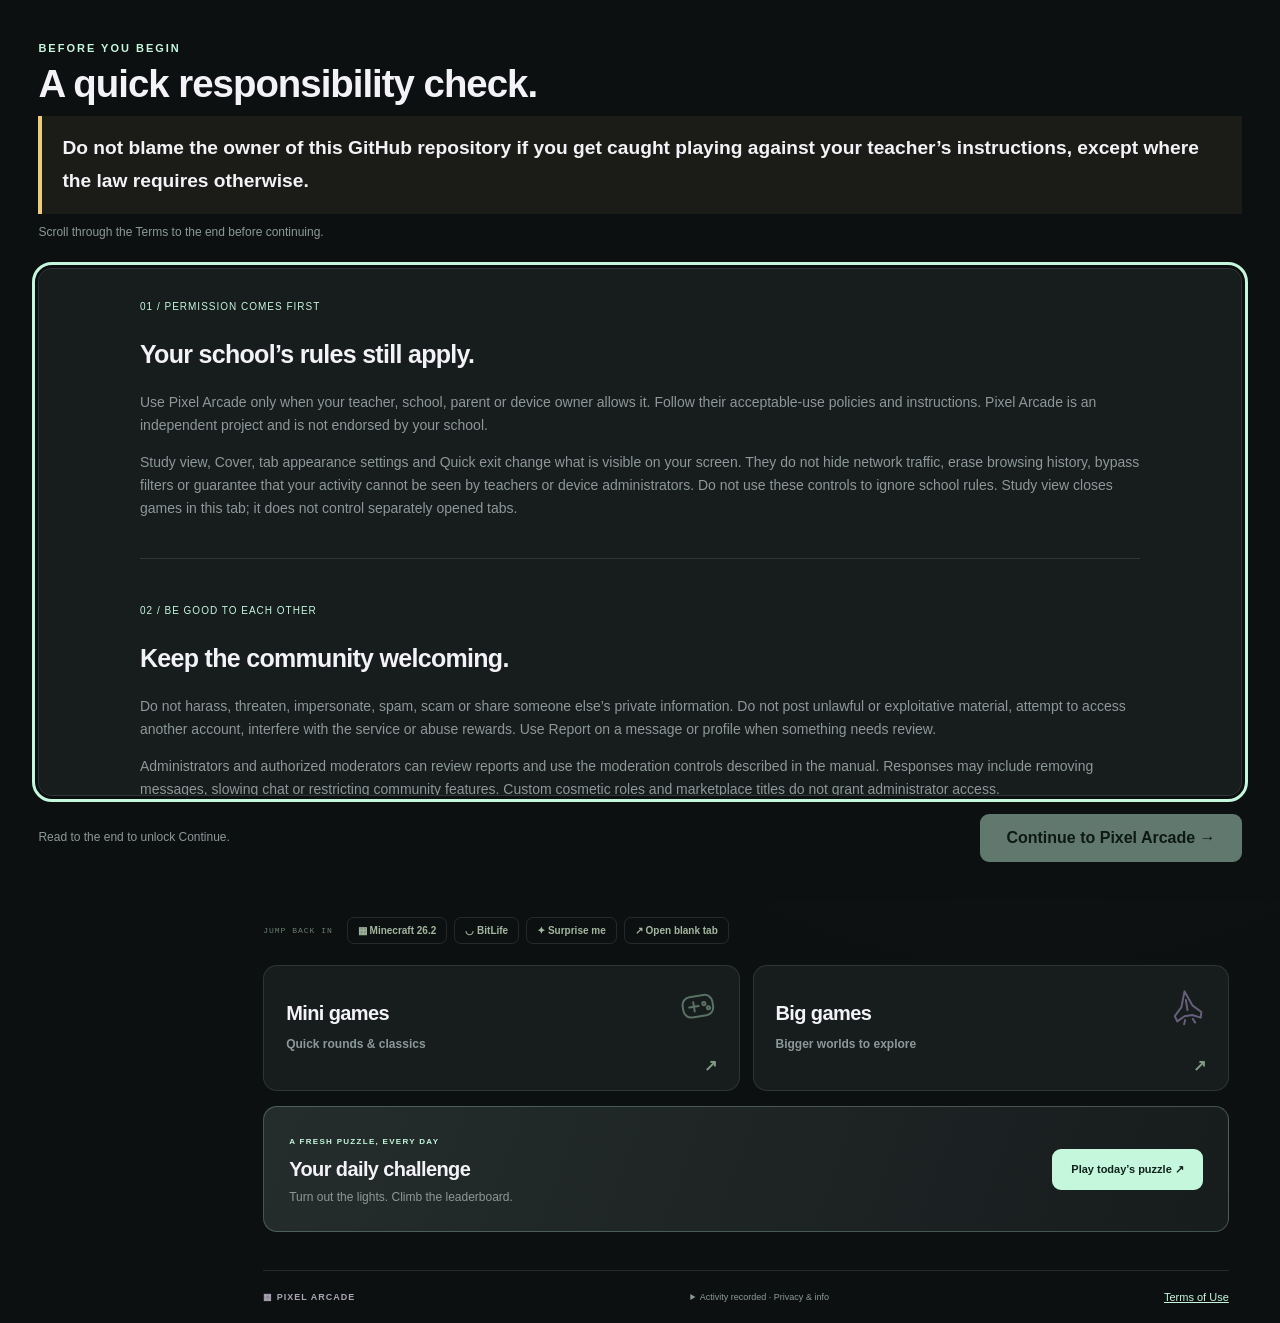
==== commit e0660723: "Expand Study workspace, welcome screen and referrals Add a full-screen first-visit guide and scroll-" ====
--- a/arcade.html
+++ b/arcade.html
@@ -1,4 +1,4 @@
-<!doctype html><html lang="en"><head><script>try{const t=localStorage.getItem('px-theme')||'dark';document.documentElement.dataset.theme=t==='system'?(matchMedia('(prefers-color-scheme: dark)').matches?'dark':'light'):t==='light'?'light':'dark'}catch{document.documentElement.dataset.theme='dark'}</script><script>window.pixelRequestedSection=location.hash.slice(1)</script><meta charset="utf-8"><meta name="viewport" content="width=device-width,initial-scale=1"><link id="site-icon" rel="icon" href="./icons-arcade.svg"><meta name="theme-color" content="#101014"><title>Pixel Arcade — Pick up & play</title><link rel="stylesheet" href="style.css?v=12"><link rel="stylesheet" href="appearance.css?v=2"><link rel="stylesheet" href="ai-chat.css?v=1"><link rel="stylesheet" href="calculator-advanced.css?v=1"><link rel="stylesheet" href="community.css?v=1"><link rel="stylesheet" href="colour-themes.css?v=1"><link rel="stylesheet" href="admin-panel.css?v=1"><link rel="stylesheet" href="social-hub.css?v=1"><link rel="stylesheet" href="account-security.css?v=1"><link rel="stylesheet" href="compact-ui.css?v=2"><link rel="stylesheet" href="onboarding.css?v=2"><link rel="stylesheet" href="welcome-intro.css?v=1"><link rel="stylesheet" href="icon-motion.css?v=1"><link rel="stylesheet" href="profile-ui.css?v=1"><link rel="stylesheet" href="marketplace.css?v=3"><link rel="stylesheet" href="browser-reliability.css?v=1"><link rel="stylesheet" href="school-tools.css?v=1"></head><body><aside id="side-nav"><a class="side-brand" href="#home"><span>▧</span><div>PIXEL<small>YOUR DOWNTIME, UPGRADED</small></div></a><div class="nav-label">EXPLORE</div><button class="side-link active" data-section="home"><span data-icon="home"></span>Home</button><button class="side-link" data-section="mini"><span data-icon="arcade"></span>Mini games<small id="mini-count">18</small></button><button class="side-link" data-section="big"><span data-icon="invaders"></span>Big games<small id="big-count">32</small></button><button class="side-link" data-section="apps"><span data-icon="globe"></span>Apps & browser</button><div class="nav-label">WATCH & LISTEN</div><button class="side-link" data-section="tv"><span data-icon="tv"></span>FrameX TV · Dev</button><button class="side-link" data-section="music"><span data-icon="music"></span>Spooftify</button><div class="nav-label">YOUR SPACE</div><button class="side-link" data-section="custom"><span data-icon="plus"></span>My games<small id="custom-count">0</small></button><button class="side-link" data-section="chat"><span data-icon="chat"></span>Arcade helper</button><div class="side-bottom"><button id="side-stats"><span data-icon="stats"></span>My stats</button><button id="side-settings"><span data-icon="settings"></span>Settings & cloaks</button><button id="side-tutorial"><span data-icon="help"></span>Tutorial</button><div class="side-status"><i></i> ALL SYSTEMS PLAY</div></div></aside><header><a class="brand" href="#">▦ <span>PIXEL<span class="muted">ARCADE</span></span></a><span class="headernote">SMALL GAMES. BIG ENERGY.</span><nav class="header-actions"><button id="tutorialview" aria-label="Tutorial">? <span>Tutorial</span></button><button id="settingsview" aria-label="Settings">⚙ <span>Settings</span></button><button id="statsview">◷ My stats</button><button id="accountview">☻ Account</button><button id="favview">♡ Favourites</button></nav></header><main><section id="apps-page" hidden><div class="eyebrow">ONE DOCK. ALL YOUR DESTINATIONS.</div><div class="apps-heading"><div><h1>Your everyday apps.</h1><p>Watch, play, listen, make something. Pick a destination below.</p></div><button id="apps-open-browser" class="primary">Open web browser ↗</button></div><p class="apps-service-note">Web apps use your selected Direct or Scramjet connection. Availability varies by site, embedding rules and network. NVIDIA and other services may need their own accounts.</p><div id="apps-grid"></div></section>
+<!doctype html><html lang="en"><head><script>try{const t=localStorage.getItem('px-theme')||'dark';document.documentElement.dataset.theme=t==='system'?(matchMedia('(prefers-color-scheme: dark)').matches?'dark':'light'):t==='light'?'light':'dark'}catch{document.documentElement.dataset.theme='dark'}</script><script>window.pixelRequestedSection=location.hash.slice(1)</script><meta charset="utf-8"><meta name="viewport" content="width=device-width,initial-scale=1"><link id="site-icon" rel="icon" href="./icons-arcade.svg"><meta name="theme-color" content="#101014"><title>Pixel Arcade — Pick up & play</title><link rel="stylesheet" href="style.css?v=12"><link rel="stylesheet" href="appearance.css?v=2"><link rel="stylesheet" href="ai-chat.css?v=1"><link rel="stylesheet" href="calculator-advanced.css?v=1"><link rel="stylesheet" href="community.css?v=1"><link rel="stylesheet" href="colour-themes.css?v=1"><link rel="stylesheet" href="admin-panel.css?v=1"><link rel="stylesheet" href="social-hub.css?v=1"><link rel="stylesheet" href="account-security.css?v=1"><link rel="stylesheet" href="compact-ui.css?v=2"><link rel="stylesheet" href="onboarding.css?v=2"><link rel="stylesheet" href="welcome-intro.css?v=1"><link rel="stylesheet" href="icon-motion.css?v=1"><link rel="stylesheet" href="profile-ui.css?v=1"><link rel="stylesheet" href="marketplace.css?v=3"><link rel="stylesheet" href="browser-reliability.css?v=1"><link rel="stylesheet" href="school-tools.css?v=1"><link rel="stylesheet" href="study-workspace.css?v=1"><script>try{window.pixelTermsPending=localStorage.getItem("px-terms-read-2026-10-28-v2")!=="1"&&sessionStorage.getItem("px-terms-read-2026-10-28-v2")!=="1"}catch{window.pixelTermsPending=true}</script></head><body><aside id="side-nav"><a class="side-brand" href="#home"><span>▧</span><div>PIXEL<small>YOUR DOWNTIME, UPGRADED</small></div></a><div class="nav-label">EXPLORE</div><button class="side-link active" data-section="home"><span data-icon="home"></span>Home</button><button class="side-link" data-section="mini"><span data-icon="arcade"></span>Mini games<small id="mini-count">18</small></button><button class="side-link" data-section="big"><span data-icon="invaders"></span>Big games<small id="big-count">32</small></button><button class="side-link" data-section="apps"><span data-icon="globe"></span>Apps & browser</button><div class="nav-label">WATCH & LISTEN</div><button class="side-link" data-section="tv"><span data-icon="tv"></span>FrameX TV · Dev</button><button class="side-link" data-section="music"><span data-icon="music"></span>Spooftify</button><div class="nav-label">YOUR SPACE</div><button class="side-link" data-section="custom"><span data-icon="plus"></span>My games<small id="custom-count">0</small></button><button class="side-link" data-section="chat"><span data-icon="chat"></span>Arcade helper</button><div class="side-bottom"><button id="side-stats"><span data-icon="stats"></span>My stats</button><button id="side-settings"><span data-icon="settings"></span>Settings & cloaks</button><button id="side-tutorial"><span data-icon="help"></span>Tutorial</button><div class="side-status"><i></i> ALL SYSTEMS PLAY</div></div></aside><header><a class="brand" href="#">▦ <span>PIXEL<span class="muted">ARCADE</span></span></a><span class="headernote">SMALL GAMES. BIG ENERGY.</span><nav class="header-actions"><button id="tutorialview" aria-label="Tutorial">? <span>Tutorial</span></button><button id="settingsview" aria-label="Settings">⚙ <span>Settings</span></button><button id="statsview">◷ My stats</button><button id="accountview">☻ Account</button><button id="favview">♡ Favourites</button></nav></header><main><section id="apps-page" hidden><div class="eyebrow">ONE DOCK. ALL YOUR DESTINATIONS.</div><div class="apps-heading"><div><h1>Your everyday apps.</h1><p>Watch, play, listen, make something. Pick a destination below.</p></div><button id="apps-open-browser" class="primary">Open web browser ↗</button></div><p class="apps-service-note">Web apps use your selected Direct or Scramjet connection. Availability varies by site, embedding rules and network. NVIDIA and other services may need their own accounts.</p><div id="apps-grid"></div></section>
 <section id="browser-page" hidden><div class="browser-heading"><div><span class="eyebrow">EXPLORE AT YOUR OWN PACE</span><h1>Pixel Browser<span class="browser-provider">Scramjet</span></h1></div><button id="browser-fullscreen" title="Expand browser" aria-label="Expand browser">⛶</button></div><div id="browser-workspace"><div class="browser-tabstrip"><div id="browser-tabs" role="tablist" aria-label="Browser tabs"></div><button id="browser-new-tab" aria-label="New browser tab" title="New tab">+</button></div><div class="browser-chrome"><span class="browser-mode-label">Browser</span><div class="browser-navigation"><button type="button" id="browser-back" aria-label="Previous entered address" title="Previous entered address" disabled>←</button><button type="button" id="browser-forward" aria-label="Next entered address" title="Next entered address" disabled>→</button><button type="button" id="browser-reload" aria-label="Reload page" title="Reload">↻</button><button type="button" id="browser-home" aria-label="Browser start page" title="Start page">⌂</button></div><form id="browser-form"><span class="address-mark" aria-hidden="true">◎</span><input id="browser-address" aria-label="Website address or search" placeholder="Search or enter a website…" autocomplete="off" spellcheck="false" required><button type="button" id="browser-bookmark" aria-label="Bookmark this website" title="Bookmark" disabled>☆</button><button type="submit" class="address-go" aria-label="Go to address">↵</button></form><details id="browser-menu"><summary aria-label="Browser options" title="Browser options">•••</summary><div class="browser-menu-content"><button id="browser-stop">Stop loading</button><button id="browser-open-blank">Open in blank tab ↗</button><div id="browser-links" hidden><span id="browser-external" hidden></span><span id="browser-direct" hidden></span></div><p>Back and forward follow addresses entered here. Navigation inside external pages is managed by the loaded website or provider.</p></div></details></div><div class="browser-bookmark-bar"><span>BOOKMARKS</span><div id="browser-bookmarks"></div><span id="browser-bookmark-hint">Save a favourite with ☆</span></div><div class="browser-connection-bar"><label for="browser-connection">Connection <select id="browser-connection"><option value="scramjet">Scramjet</option><option value="direct">Direct website</option></select></label><p id="browser-connection-note"></p><button id="browser-try-direct" type="button" hidden>Try Direct</button><button id="browser-retry" type="button" disabled>Retry</button></div><div id="browser-standby"><div class="browser-start-icon">◎</div><span class="eyebrow">YOUR NEXT DESTINATION</span><h2>A little curiosity<br>goes a long way.</h2><p>Search above or jump into a favourite.</p><div id="browser-start-apps"></div></div><div id="browser-viewport" hidden><iframe id="web-browser-frame" title="External Scramjet web browser" src="about:blank" allow="autoplay; fullscreen; encrypted-media; clipboard-write; gamepad" allowfullscreen sandbox="allow-scripts allow-same-origin allow-forms allow-popups allow-popups-to-escape-sandbox allow-downloads allow-pointer-lock allow-modals"></iframe></div><div class="browser-statusbar"><span class="browser-status-dot"></span><span id="browser-status" role="status">Ready when you are.</span><button id="browser-clear-bookmarks" title="Remove saved bookmarks">Clear bookmarks</button></div></div><p id="browser-feedback" role="status"></p></section><section id="notes-page" hidden><div class="eyebrow">A LITTLE SPACE FOR YOUR IDEAS</div><div class="apps-heading"><div><h1>Your scratchpad.</h1><p>Notes are saved on this browser.</p></div><button id="download-notes">Download .txt ↧</button></div><label class="sr-only" for="personal-notes">Your notes</label><textarea id="personal-notes" placeholder="Start writing something…" spellcheck="true"></textarea><p id="notes-status" role="status">Saved on this browser</p></section><section id="home-page"><div class="home-overline"><span><i></i> YOUR LITTLE CORNER OF THE INTERNET</span><time id="home-clock"></time></div><div class="home-intro"><div><p class="eyebrow">WELCOME TO PIXEL</p><h1>A good time.<br><em>One click away.</em></h1><p>Big adventures, small distractions, and your favourite sounds.<br>Where are we heading?</p></div><div class="home-emblem" aria-hidden="true">✦<span>PLAY / WATCH / LISTEN</span></div></div><section class="home-essentials" aria-label="Quick access"><div class="essentials-heading"><span class="eyebrow">RIGHT HERE, EVERY TIME</span><span>Play. Connect. Figure it out.</span></div><div id="home-tools"></div></section><form id="home-search-form"><span>⌕</span><input id="home-search" placeholder="Find your next favourite game…" aria-label="Search the arcade"><button class="primary">Find a game ↗</button></form><div class="quick-launch"><span>JUMP BACK IN</span><button data-quick="minecraft262">▦ Minecraft 26.2</button><button data-quick="bitlife">◡ BitLife</button><button id="home-random">✦ Surprise me</button><button id="home-blank">↗ Open blank tab</button></div><div class="destination-grid"><button class="destination-card mint" data-section="mini"><span class="destination-icon" data-icon="arcade"></span><span class="destination-meta">QUICK ROUNDS / CLASSIC HIGHS</span><h2>Mini games</h2><p>Little games. One more go.</p><span class="destination-arrow">↗</span></button><button class="destination-card lilac" data-section="big"><span class="destination-icon" data-icon="invaders"></span><span class="destination-meta">WORLDS WORTH GETTING LOST IN</span><h2>Big games</h2><p>Minecraft, GTA, BitLife & the original collection.</p><span class="destination-arrow">↗</span></button><button class="destination-card peach" data-section="tv"><span class="destination-icon" data-icon="tv"></span><span class="destination-meta">SOMETHING FOR THE WATCHLIST</span><h2>TV & movies</h2><p>Developer access · password required.</p><span class="destination-arrow">↗</span></button><button class="destination-card blue" data-section="music"><span class="destination-icon" data-icon="music"></span><span class="destination-meta">SET THE SOUNDTRACK</span><h2>Music</h2><p>Find your rhythm with Spooftify.</p><span class="destination-arrow">↗</span></button></div><div class="home-bottom"><div><span data-icon="plus"></span><p>Your arcade. Your picks.<small>Add a game link or upload an HTML game.</small></p></div><button id="home-add">Add a game +</button></div></section><section id="media-page" hidden><div class="eyebrow" id="media-label"></div><h1 id="media-heading"></h1><p id="media-description"></p><div id="media-art" aria-hidden="true"></div><div class="media-actions"><button id="media-play" class="primary">Open player ↗</button><button id="media-inline">Play inside this page</button><a hidden id="media-direct" target="_blank" rel="noopener noreferrer">Open source directly ↗</a></div><p id="media-note" class="stats-note"></p></section><section id="chat-page" hidden><div class="eyebrow">A LITTLE HELP GOES A LONG WAY</div><h2>Meet your arcade guide.</h2><p>Game recommendations, controls and help with your hub. A built-in guide with instant answers.</p><div class="chatbox"><div class="chat-top"><span data-icon="chat"></span><div><b>Pixel Guide</b><small>Catalogue & site help · built-in chatbot</small></div><button id="chat-clear">Clear chat</button></div><div id="chat-log" role="log" aria-live="polite"></div><div id="chat-suggestions"><button>Recommend a quick game</button><button>How do I add a game?</button><button>How does about:blank work?</button></div><form id="chat-form"><input id="chat-input" maxlength="500" aria-label="Message the arcade guide" placeholder="Ask about a game or the arcade…" required><button class="primary">Send ↗</button></form></div></section><section class="hero" id="library-hero" hidden><div class="herocopy"><div class="eyebrow">YOUR NEXT HIGH SCORE STARTS HERE</div><h1>Less loading.<br>More <em>playing.</em></h1><p>Your original favourites, plus games from across the web.<br>Pick a classic or find your next obsession.</p><button class="primary" id="blankhub">Open arcade in about:blank ↗</button><button class="hero-secondary" id="random">Surprise me</button><span class="heronote">49 games · External embeds · Saved playtime</span></div><div class="heroart" aria-hidden="true"><div class="orbit"></div><div class="pixel p1"></div><div class="pixel p2"></div><div class="pixel p3"></div><div class="pixel p4"></div><div class="bigicon">✦</div><span class="floatlabel">INSERT SOME FUN</span><span class="scorelabel">HIGH SCORE<br><b>00,2048</b></span></div></section><p id="globalfeedback" role="status"></p><section class="catalog" id="library-page" hidden><div class="sectiontop"><div><div class="eyebrow" id="library-label">THE COLLECTION</div><h2><span class="heading-label" id="library-title">Find your game</span><span id="count">49</span></h2></div><div class="library-tools"><button id="addgameview">+ Add game</button><input id="search" type="search" placeholder="⌕  Search games…" aria-label="Search games"></div></div><div class="filters" id="filters"></div><div id="grid"></div><p id="empty" hidden>No games found. Try another search.</p></section><footer><span class="brand">▦ PIXEL ARCADE</span><span>External games by their respective creators.</span><span class="activity-note">Visits and signed-in activity are recorded for site administration. Passwords remain private.</span><span>Network availability depends on your school’s settings.</span></footer></main><dialog id="player"><div class="playhead"><div><small id="category"></small><h2 id="gametitle"></h2></div><div><button id="blankgame">↗ New blank tab</button><button id="focusgame">⌨ Focus game</button><button id="fullscreen">⛶ Fullscreen</button><button id="restart">↻ Restart</button><button id="close" aria-label="Close game">✕</button></div></div><div class="gameinfo"><p id="instructions"></p><b id="score">Ready</b></div><div id="stage"></div><div id="pad" hidden><button data-key="ArrowLeft">←</button><button data-key="ArrowUp">↑</button><button data-key="ArrowDown">↓</button><button data-key="ArrowRight">→</button><button data-key=" ">Action</button></div><div class="player-links"><a hidden id="directlink" target="_blank" rel="noopener noreferrer">Open game directly ↗</a><button id="copyembed">Copy embed code</button><span id="sessiontime">0:00 played</span></div><p id="trackingnote" class="savehint"></p><p id="launchfeedback" role="status"></p></dialog><dialog id="account"><div class="playhead"><h2>Your player account</h2><button class="close-dialog" aria-label="Close account">✕</button></div><div id="accountcontent"></div></dialog><dialog id="stats"><div class="playhead"><div><small>YOUR ARCADE, BY THE NUMBERS</small><h2>Player stats</h2></div><button class="close-dialog" aria-label="Close stats">✕</button></div><div id="statscontent"></div></dialog><dialog id="addgame"><div class="playhead"><div><small>BUILD YOUR OWN COLLECTION</small><h2>Add a game</h2></div><button class="close-dialog" aria-label="Close add game">✕</button></div><form id="addgameform" class="add-game-form"><label for="newgamename">Game name</label><input id="newgamename" required maxlength="80" placeholder="What are we playing?"><div class="form-row"><div><label for="newgamesize">Collection</label><select id="newgamesize"><option value="mini">Mini games</option><option value="big">Big games</option></select></div><div><label for="newgametype">Add with</label><select id="newgametype"><option value="url">URL or iframe embed code</option><option value="html">HTML file or pasted HTML</option></select></div></div><div id="newgame-url-fields"><label for="newgameurl">Game URL or iframe embed code</label><textarea id="newgameurl" rows="3" placeholder="https://example.com/game/ or &lt;iframe src=…&gt;"></textarea></div><div id="newgame-html-fields" hidden><label for="newgamefile">Upload a .html file (up to 50 MB)</label><input id="newgamefile" type="file" accept=".html,.htm,text/html"><label for="newgamehtml">Or paste a complete HTML game</label><textarea id="newgamehtml" rows="6" placeholder="&lt;!doctype html&gt;…"></textarea></div><label for="newgamecover">Cover image URL (optional)</label><input id="newgamecover" type="url" placeholder="https://example.com/cover.jpg"><p class="stats-note">Your custom game collection is saved on this browser. Uploaded HTML runs in an isolated player. Some games need their original host to load assets or save progress.</p><button type="submit" class="primary">Add to my games +</button><p id="addgamefeedback" role="status" class="feedback"></p></form></dialog><dialog id="settings"><div class="playhead"><div><small>MAKE IT YOURS</small><h2>Launcher settings</h2></div><button class="close-dialog" aria-label="Close settings">✕</button></div>
 <form id="settingsform"><div class="setting-row"><label for="launchmode">Game launch mode<small>Choose where clicking a game takes you.</small></label><select id="launchmode"><option value="blank">New about:blank tab</option><option value="inline">Inside this page</option></select></div>
 <div class="setting-row"><label for="tabtitle">Tab title<small>Applies to the hub and blank tabs.</small></label><input id="tabtitle" maxlength="70" placeholder="Pixel Arcade"></div>
@@ -17,4 +17,4 @@
 <article><b>03</b><div><h3>Style your tab</h3><p>Settings lets you choose a tab title, icon, blank-on-unfocus mode and reflection dimming. Enable Escape quick-switch and choose its destination. The Controls menu in a game tab includes a Quick switch button.</p></div></article>
 <article><b>04</b><div><h3>Keep your playtime</h3><p>Open Account and create an arcade username and password. My stats shows total time, sessions and time per game. Time counts while the player is open and the tab is visible, including menus and loading.</p></div></article>
 <article><b>05</b><div><h3>Bring your friends</h3><p>Open Pixel Chat and sign in with your arcade account in the Account panel. You automatically join the public Pixel Community lobby. Everyone with an arcade account can chat there. You can also create a private server and share its invite code with friends. Server owners create channels, remove members and pin messages. Chat supports text, emoji reactions, editing and search; voice and video calls are not included.</p></div></article><article><b>06</b><div><h3>Think, calculate, play</h3><p>Calculator includes scientific maths, graphing, equations, statistics and unit conversion. In Chess Club, choose a bot and colour, click a piece to see legal moves, then click its destination. Hints, undo, promotion choices and PGN export are available. Bot Elo labels are approximate.</p></div></article></div><div class="tutorial-bottom"><p>Use Apps & browser for the app dock and external web browser. Vice City now uses GTA Browser’s built-in setup. Its first load downloads game data into browser storage. Add your own URL or HTML game from My Games. The Arcade helper can recommend games and explain these features. Games and saves belong to their external hosts. Some providers block embedding or go offline, in which case a game may be unavailable. about:blank doesn’t bypass network filters or conceal traffic.</p><button class="primary" id="tutorialdone">Let’s play ↗</button></div></dialog>
-<script src="icons.js?v=8"></script><script src="privacy.js?v=14"></script><script src="appearance.js?v=2"></script><script src="catalog.js?v=11"></script><script src="colour-themes.js?v=1"></script><script src="api-client.js?v=3"></script><script src="hub.js?v=20"></script><script src="account-security.js?v=1"></script><script src="extras.js?v=10"></script><script src="browser-state.js?v=9"></script><script src="apps.js?v=10"></script><script src="community.js?v=market-4"></script><script src="calculator.js?v=10"></script><script src="calculator-advanced.js?v=1"></script><script src="activity.js?v=1"></script><script src="pages-bridge.js?v=2"></script><script type="module" src="tools.js?v=welcome-15"></script></body></html>
+<script src="icons.js?v=8"></script><script src="privacy.js?v=14"></script><script src="appearance.js?v=2"></script><script src="catalog.js?v=11"></script><script src="colour-themes.js?v=1"></script><script src="api-client.js?v=3"></script><script src="hub.js?v=21"></script><script src="account-security.js?v=1"></script><script src="extras.js?v=10"></script><script src="browser-state.js?v=9"></script><script src="apps.js?v=10"></script><script src="community.js?v=market-4"></script><script src="calculator.js?v=10"></script><script src="calculator-advanced.js?v=1"></script><script src="activity.js?v=1"></script><script src="pages-bridge.js?v=2"></script><script type="module" src="tools.js?v=study-16"></script></body></html>
--- a/study-workspace.css
+++ b/study-workspace.css
@@ -0,0 +1,11 @@
+/* Clear controls, full-screen onboarding and a separate study workspace. */
+button,.study-file-button{font-weight:600;border-color:color-mix(in srgb,var(--ink) 27%,transparent);cursor:pointer}button:hover:not(:disabled),.study-file-button:hover{border-color:var(--lime);filter:brightness(1.12)}button:focus-visible,a:focus-visible,input:focus-visible,textarea:focus-visible,select:focus-visible,[tabindex]:focus-visible{outline:3px solid var(--lime);outline-offset:3px}button:disabled{cursor:not-allowed;opacity:.45;filter:none}button.primary{background:var(--lime);color:#10221b;border:2px solid var(--lime);font-weight:750}#accountview{background:#b7f4d3!important;color:#12281e!important;border:2px solid #e1ffed!important;min-height:44px;padding:10px 17px!important;font-size:13px!important;font-weight:750!important;box-shadow:0 0 0 3px #b7f4d314}#theme-toggle{background:#344b68!important;color:#fff!important;border:2px solid #91b9f2!important;min-height:44px;padding:10px 14px!important;font-size:13px!important}#theme-toggle span{display:inline!important}#study-view-button{background:#d1c6ff!important;color:#271b4b!important;border:2px solid #e7e0ff!important;min-height:44px;padding:10px 14px!important;font-size:12px!important}.referral-header-button{background:#edca7c!important;color:#30230e!important;border:2px solid #ffdf9c!important;min-height:44px;padding:10px 14px!important;font-size:12px!important}.compact-header{height:auto!important;min-height:64px;flex-wrap:wrap}.header-actions{gap:8px!important;flex-wrap:wrap}.header-actions button,.header-actions summary{white-space:nowrap}.referral-nav-button{color:#e9c577!important;background:#e9c57712!important;border:1px solid #e9c57766!important}.mode-home-notice,.referral-promo{display:flex;gap:28px;justify-content:space-between;align-items:center;padding:28px;margin:24px 0;border:1px solid var(--compact-line);border-radius:18px;background:var(--panel)}.mode-home-notice h2{font-size:27px;letter-spacing:-.7px;line-height:1.2;margin:12px 0}.mode-home-notice p,.referral-promo p{font-size:12px;line-height:1.8;color:var(--muted);max-width:650px}.mode-home-notice button,.referral-promo button{flex-shrink:0;font-size:12px}.referral-promo{border-color:#edca7c66;background:linear-gradient(110deg,#edca7c16,var(--panel))}.referral-promo h2{font-size:23px;margin:8px 0}.referral-promo-symbol{font-size:55px;color:#edca7c}.referral-promo>.eyebrow,.referral-promo .eyebrow{color:#edca7c}.referral-promo>div{flex:1}#market-referral{background:#edca7c;color:#30230e;border:2px solid #ffdf9c;font-weight:750}kbd{font-family:inherit;display:inline-block;padding:4px 9px;border:1px solid var(--compact-line);border-bottom-width:3px;border-radius:6px;background:var(--bg);color:var(--ink);font-weight:750;white-space:nowrap}
+.first-steps{position:fixed;inset:0;width:100vw;height:100dvh;max-width:none;max-height:none;margin:0;border:0;border-radius:0;padding:clamp(28px,5vw,80px);background:var(--bg);color:var(--ink);overflow:auto}.first-steps:not([open]){display:none!important}.first-steps[open]{display:flex;flex-direction:column;gap:28px}.first-steps::backdrop{background:var(--bg)}.first-steps-heading{gap:24px}.first-steps h1{font-size:clamp(34px,4.6vw,76px);letter-spacing:-2px;line-height:1.05;margin:16px 0 22px;max-width:1000px}.first-steps p{font-size:15px;line-height:1.8;max-width:950px}.first-steps-dismiss{padding:13px 20px;font-size:12px}.first-steps-grid{flex:1;min-height:260px;margin:0;gap:20px}.first-steps-grid>button{padding:clamp(22px,3vw,44px);border:2px solid var(--compact-line);border-radius:18px;gap:22px;min-height:270px}.first-steps-grid strong{font-size:clamp(22px,2.4vw,37px);letter-spacing:-.8px}.first-steps-grid small{font-size:15px;line-height:1.8}.first-steps-number,.first-steps-open{font-size:14px}.first-steps-help button,.first-steps-help a{font-size:14px}.first-steps-help button{padding:14px 22px}.mode-shortcut-notice{display:flex;align-items:center;gap:18px;flex-wrap:wrap;padding:20px 24px;background:#9fb7ff12;border:2px solid #9fb7ff66;border-radius:14px}.mode-shortcut-notice>strong{font-size:21px}.mode-shortcut-notice>span{font-size:17px;color:var(--lime)}.mode-shortcut-notice p{flex-basis:100%;font-size:12px;margin:0;color:var(--muted)}
+.terms-gate{position:fixed;inset:0;width:100vw;height:100dvh;max-width:none;max-height:none;margin:0;border:0;border-radius:0;background:var(--bg);color:var(--ink);padding:clamp(18px,3vw,46px);overflow:hidden}.terms-gate[open]{display:flex;flex-direction:column;gap:18px}.terms-gate::backdrop{background:#080f17}.terms-gate-header h1{font-size:clamp(25px,3vw,44px);letter-spacing:-1px;margin:8px 0 12px}.terms-gate-header>p{font-size:12px;color:var(--muted);line-height:1.7;margin:8px 0}.terms-gate-header .terms-owner-note{font-size:clamp(15px,1.5vw,20px);font-weight:650;color:var(--ink);padding:16px 20px;border-left:4px solid #edca7c;background:#edca7c10}.terms-reading-pane{flex:1;min-height:0;overflow:auto;overscroll-behavior:contain;border:1px solid var(--compact-line);border-radius:14px;padding:22px clamp(18px,4vw,60px);background:var(--panel);line-height:1.8}.terms-reading-pane section{max-width:1000px;margin:0 auto 36px;border-bottom:1px solid var(--compact-line);padding-bottom:24px}.terms-reading-pane h2{font-size:25px}.terms-reading-pane p{font-size:14px;color:var(--muted)}.terms-reading-pane small{color:var(--lime);font-size:10px;letter-spacing:1px}.terms-reading-pane a{color:var(--lime)}.terms-gate-footer{display:flex;align-items:center;justify-content:space-between;gap:20px}.terms-gate-footer p{font-size:12px;color:var(--muted)}.terms-gate-footer button{min-height:48px;padding:12px 24px}
+.study-nav,.study-footer,.study-help-button{display:none}.study-view #side-nav>:not(.side-brand):not(.study-nav){display:none!important}.study-view .study-nav{display:flex;flex-direction:column;gap:8px;margin-top:20px}.study-nav-label{font-size:9px;color:var(--muted);letter-spacing:1.5px;margin:6px 12px 12px}.study-view .header-actions>:not(#theme-toggle):not(#study-view-button):not(#study-help-button){display:none!important}.study-view .study-help-button{display:block}.study-view .study-toolbar{display:flex;position:static;gap:9px;padding:18px;margin-bottom:28px;flex-wrap:wrap}.study-toolbar>strong{font-size:10px;letter-spacing:1.2px;margin-right:8px}.study-toolbar button{min-height:38px}.study-shortcut-inline{font-size:11px;color:var(--muted);margin-right:auto}.study-view .study-home{padding:20px 0 50px}.study-home h1{font-size:clamp(35px,4.6vw,66px);letter-spacing:-2px;line-height:1.08;margin:18px 0}.study-home>p{font-size:16px}.study-mode-big-note{border:2px solid #9fb7ff66;background:#9fb7ff12;padding:24px;border-radius:16px;margin:28px 0;display:flex;align-items:center;gap:20px;flex-wrap:wrap}.study-mode-big-note>strong{font-size:23px}.study-mode-big-note>span{font-size:21px}.study-mode-big-note p{flex-basis:100%;font-size:12px;margin:0}.study-tool-grid{display:grid;grid-template-columns:repeat(3,minmax(0,1fr));gap:16px;margin:30px 0}.study-tool-grid button{display:flex;flex-direction:column;gap:14px;text-align:left;padding:26px;border:1px solid var(--compact-line);border-radius:16px;background:var(--panel);min-height:180px}.study-tool-grid strong{font-size:23px}.study-tool-grid span{font-size:12px;color:var(--muted)}.study-tool-grid small{color:var(--lime);font-size:12px;margin-top:auto}.study-view main>footer{display:none}.study-view .study-footer{display:block;color:var(--muted);font-size:10px;line-height:1.8;padding:24px 0;border-top:1px solid var(--compact-line)}
+.study-app{padding:5px 0 40px}.study-app-heading{display:flex;justify-content:space-between;align-items:center;gap:20px;margin-bottom:24px}.study-app-heading h1{font-size:clamp(30px,3.5vw,48px);letter-spacing:-1.5px;line-height:1.1;margin:14px 0}.study-app-heading p{font-size:13px;color:var(--muted);line-height:1.8}.study-project-bar,.slides-actions{display:flex;align-items:flex-end;gap:8px;flex-wrap:wrap;padding:14px;background:var(--panel);border:1px solid var(--compact-line);border-radius:12px;margin:16px 0}.study-project-bar button,.slides-actions button,.study-file-button{font-size:11px;min-height:38px;padding:10px 12px}.study-project-bar label,.study-title-label,.slide-notes-label,.slide-inspector label,.workspace-saved form label{display:flex;flex-direction:column;gap:7px;font-size:11px;color:var(--muted)}.study-project-bar select{max-width:230px}.study-app input,.study-app textarea,.study-app select{background:var(--panel);color:var(--ink);border:1px solid var(--compact-line);border-radius:8px;padding:10px;max-width:100%;font:inherit}.study-title-label{margin:16px 0;max-width:450px}.study-title-label input{font-size:17px!important;color:var(--ink)}.study-file-button{display:inline-flex!important;flex-direction:row!important;align-items:center;border:1px solid var(--compact-line);border-radius:9px;color:var(--ink)!important;background:var(--bg)}.study-local-note{font-size:11px;line-height:1.8;color:var(--muted)}[data-study-status]{font-size:12px;color:var(--lime);min-height:20px;margin:16px 0}.study-modal{background:var(--panel);color:var(--ink);border:1px solid var(--compact-line);border-radius:18px;padding:30px;max-width:90vw}.study-modal button{margin:10px 10px 0 0}.study-modal::backdrop{background:#050b15b0}
+.code-layout{display:grid;grid-template-columns:1fr 1fr;gap:16px}.code-editor-panel,.code-preview-panel{border:1px solid var(--compact-line);border-radius:12px;overflow:hidden;min-width:0;background:var(--panel)}.code-tabs{display:flex;gap:4px;padding:10px;border-bottom:1px solid var(--compact-line);flex-wrap:wrap}.code-tabs button{font-size:11px;padding:10px}.code-tabs button[aria-selected=true]{color:var(--bg);background:var(--lime)}#code-file-label{display:block;font-size:10px;margin:12px 16px;color:var(--muted)}#code-editor{font:13px/1.75 ui-monospace,SFMono-Regular,Consolas,monospace;width:100%;min-height:470px;border:0;border-radius:0;background:var(--bg);padding:18px;tab-size:2;resize:vertical;white-space:pre;overflow-wrap:normal}#code-position{font-size:10px;padding:0 14px;color:var(--muted)}.code-preview-head{display:flex;align-items:center;justify-content:space-between;gap:15px;padding:12px 18px}.code-preview-head h2{font-size:15px;margin:0}.code-preview-head span{font-size:9px;color:var(--muted)}#study-code-preview{width:100%;height:390px;display:block;border:0;background:#fff}.code-console{padding:15px;border-top:1px solid var(--compact-line)}.code-console h3{font-size:11px;margin:0 0 10px}.code-console pre{font:11px/1.7 ui-monospace,monospace;white-space:pre-wrap;overflow-wrap:anywhere;color:var(--muted);max-height:160px;overflow:auto}.code-expanded .code-layout{grid-template-columns:1fr}.code-expanded .code-editor-panel{display:none}.code-expanded #study-code-preview{height:65dvh}
+.slides-layout{display:grid;grid-template-columns:140px minmax(0,1fr) 200px;gap:16px;align-items:start}.slides-filmstrip,.slide-inspector{border:1px solid var(--compact-line);background:var(--panel);border-radius:12px;padding:12px;min-width:0}.slides-filmstrip h2,.slide-inspector h2{font-size:13px;margin:4px 0 18px}.slides-filmstrip #slides-list{max-height:540px;overflow:auto}.slide-thumb{width:100%;padding:5px;background:var(--bg);margin-bottom:10px;border:2px solid transparent;border-radius:7px}.slide-thumb[aria-pressed=true]{border-color:var(--lime)}.slide-thumb-preview{aspect-ratio:16/9;overflow:hidden;padding:12px 7px;text-align:left;display:flex;align-items:center}.slide-thumb-preview strong{font-size:10px;line-height:1.3;overflow-wrap:anywhere}.slide-thumb>span{display:block;padding-top:6px;font-size:10px}.slides-order{display:flex;flex-direction:column;gap:6px}.slides-order button{font-size:10px;padding:8px}.slides-workarea{min-width:0}.slide-canvas{position:relative;width:100%;aspect-ratio:16/9;overflow:hidden;isolation:isolate;background:#edf4f1;box-shadow:0 15px 50px #0003;color:#18362d}.slide-object{position:absolute;white-space:pre-wrap;overflow:hidden;line-height:1.25;padding:4px;box-sizing:border-box;touch-action:none;cursor:move;user-select:none;font-family:Arial,sans-serif}.slide-object.selected{outline:2px solid #4d8cff;outline-offset:-2px;overflow:visible}.slide-image>img{width:100%;height:100%;object-fit:contain;display:block;pointer-events:none}.slide-shape{padding:0}.slide-resize-handle{position:absolute;right:0;bottom:0;width:14px;height:14px;background:#4d8cff;border:2px solid white;cursor:nwse-resize;z-index:5}.slide-notes-label{margin-top:20px}.slide-notes-label textarea{width:100%;font-size:12px;line-height:1.6}.slide-inspector{display:flex;flex-direction:column;gap:13px}.slide-inspector label{margin-bottom:12px}.slide-inspector input,.slide-inspector textarea,.slide-inspector select{width:100%;padding:8px;font-size:12px}.slide-inspector input[type=color]{height:38px;padding:4px}.slide-inspector button{font-size:10px;margin:4px 4px 4px 0;padding:8px}.slide-inspector p{font-size:11px;line-height:1.7;color:var(--muted)}.slide-geometry{display:grid;grid-template-columns:1fr 1fr;gap:8px}.slides-presenter{position:fixed;inset:0;width:100vw;height:100dvh;max-width:none;max-height:none;margin:0;border:0;border-radius:0;background:#090e16;padding:24px;overflow:hidden;color:#fff}.slides-presenter[open]{display:flex;flex-direction:column;align-items:center;justify-content:center}.slides-presenter .slide-canvas{width:min(96vw,154dvh);flex-shrink:0}.presenter-controls{display:flex;align-items:center;gap:20px;padding-top:20px}.presenter-controls button{font-size:12px;padding:12px}.presenter-controls span{font-size:12px}.slides-presenter .slide-object{cursor:default}
+.workspace-note{padding:20px;border:1px solid #8ba9ed60;border-radius:14px;background:#8ba9ed0e}.workspace-note strong{font-size:14px}.workspace-note p{font-size:12px;color:var(--muted);line-height:1.8;margin-bottom:0}.workspace-search{display:flex;align-items:center;gap:14px;margin:25px 0;font-size:12px}.workspace-search input{min-width:200px}.workspace-grid{display:grid;grid-template-columns:repeat(4,minmax(0,1fr));gap:14px}.workspace-app{display:flex;flex-direction:column;gap:12px;padding:22px;background:var(--panel);border:1px solid var(--compact-line);border-radius:14px;color:var(--ink);text-decoration:none;min-width:0}.workspace-app:hover{border-color:var(--lime)}.workspace-app-icon{display:grid;place-items:center;width:42px;height:42px;border-radius:11px;background:var(--app-tone);color:#fff;font-size:23px;font-weight:bold}.workspace-app strong{font-size:16px}.workspace-app small{font-size:11px;color:var(--muted)}.workspace-open{font-size:10px;color:var(--lime);margin-top:auto}.workspace-saved{margin-top:35px;padding-top:25px;border-top:1px solid var(--compact-line)}.workspace-saved h2{font-size:24px}.workspace-saved p{color:var(--muted);font-size:12px;line-height:1.8}.workspace-saved form{display:flex;align-items:flex-end;gap:12px;flex-wrap:wrap}.workspace-saved form label:nth-child(2){flex:1;min-width:250px}.workspace-saved form button{min-height:40px}.workspace-link-row{display:flex;justify-content:space-between;align-items:center;gap:20px;border:1px solid var(--compact-line);border-radius:10px;padding:15px;margin:12px 0}.workspace-link-row a{color:var(--lime);font-size:13px;overflow-wrap:anywhere}.workspace-link-row button{font-size:10px;flex-shrink:0}
+@media(max-width:1150px){.slides-layout{grid-template-columns:115px minmax(0,1fr)}.slide-inspector{grid-column:1/-1;display:block}.slide-inspector>label{display:inline-flex;margin-right:20px;max-width:220px}.slide-geometry{grid-template-columns:repeat(4,minmax(0,1fr))}.workspace-grid{grid-template-columns:repeat(3,minmax(0,1fr))}.referral-header-button{font-size:10px!important;min-height:38px}.study-tool-grid{grid-template-columns:repeat(2,minmax(0,1fr))}}
+@media(max-width:760px){.compact-header{padding:10px 14px!important;align-items:center}.header-actions{margin-left:auto;gap:5px!important}#accountview,#theme-toggle,#study-view-button{padding:8px 10px!important;font-size:10px!important;min-height:38px}#screen-cover-button,#quick-exit-button,.referral-header-button{display:none!important}.compact-breadcrumb .compact-wordmark,.compact-breadcrumb>span:nth-child(2){display:none!important}.first-steps{padding:26px 20px}.first-steps[open]{gap:20px}.first-steps-heading{flex-direction:column}.first-steps h1{font-size:37px;letter-spacing:-1.4px}.first-steps p{font-size:13px}.first-steps-grid{grid-template-columns:1fr;min-height:0;flex:none}.first-steps-grid>button{min-height:175px;padding:22px;gap:12px}.first-steps-grid strong{font-size:25px}.first-steps-grid small{font-size:13px}.first-steps-number{display:block}.first-steps-help{gap:20px}.first-steps-help button{width:100%}.mode-shortcut-notice{padding:18px}.mode-shortcut-notice>span{font-size:15px}.mode-shortcut-notice>strong{font-size:19px}.mode-home-notice,.referral-promo{padding:22px;gap:18px;align-items:flex-start;flex-direction:column}.mode-home-notice button,.referral-promo button{width:100%}.referral-promo-symbol{display:none}.terms-gate{padding:16px;gap:10px!important}.terms-gate-header h1{font-size:25px}.terms-gate-header .terms-owner-note{padding:10px 14px;font-size:13px;line-height:1.65}.terms-gate-header>p:last-child{margin-bottom:0}.terms-reading-pane{padding:16px}.terms-reading-pane p{font-size:13px}.terms-reading-pane h2{font-size:21px}.terms-gate-footer{flex-direction:column;gap:8px;align-items:stretch}.terms-gate-footer p{margin:0}.terms-gate-footer button{width:100%}.study-tool-grid{grid-template-columns:1fr}.study-tool-grid button{min-height:145px}.study-toolbar{gap:6px!important;padding:12px!important}.study-toolbar button{font-size:10px;padding:8px}.study-shortcut-inline{flex-basis:100%;margin-bottom:8px}.study-mode-big-note{padding:20px}.study-mode-big-note>strong{font-size:20px}.study-mode-big-note>span{font-size:16px}.study-app-heading h1{font-size:32px}.study-project-bar{gap:7px;padding:10px}.study-project-bar>label:first-child{width:100%}.study-project-bar select{width:100%;max-width:none}.study-project-bar button,.study-file-button{font-size:10px}.code-layout{grid-template-columns:1fr}#code-editor{min-height:350px}#study-code-preview{height:350px}.slides-layout{grid-template-columns:1fr}.slides-filmstrip #slides-list{display:flex;gap:10px;max-height:none;overflow:auto}.slide-thumb{min-width:105px;max-width:105px}.slides-order{flex-direction:row;flex-wrap:wrap}.slides-filmstrip{order:0}.slides-workarea{order:1}.slide-inspector{order:2}.slide-geometry{grid-template-columns:repeat(2,minmax(0,1fr))}.workspace-grid{grid-template-columns:repeat(2,minmax(0,1fr));gap:10px}.workspace-app{padding:15px}.workspace-app strong{font-size:14px}.workspace-app small{font-size:10px}.workspace-search{flex-direction:column;align-items:stretch}.workspace-link-row{align-items:flex-start}.slides-presenter{padding:8px}.presenter-controls{gap:8px}.presenter-controls button{font-size:10px;padding:9px}.workspace-saved form label,.workspace-saved form label:nth-child(2){width:100%;min-width:0}}
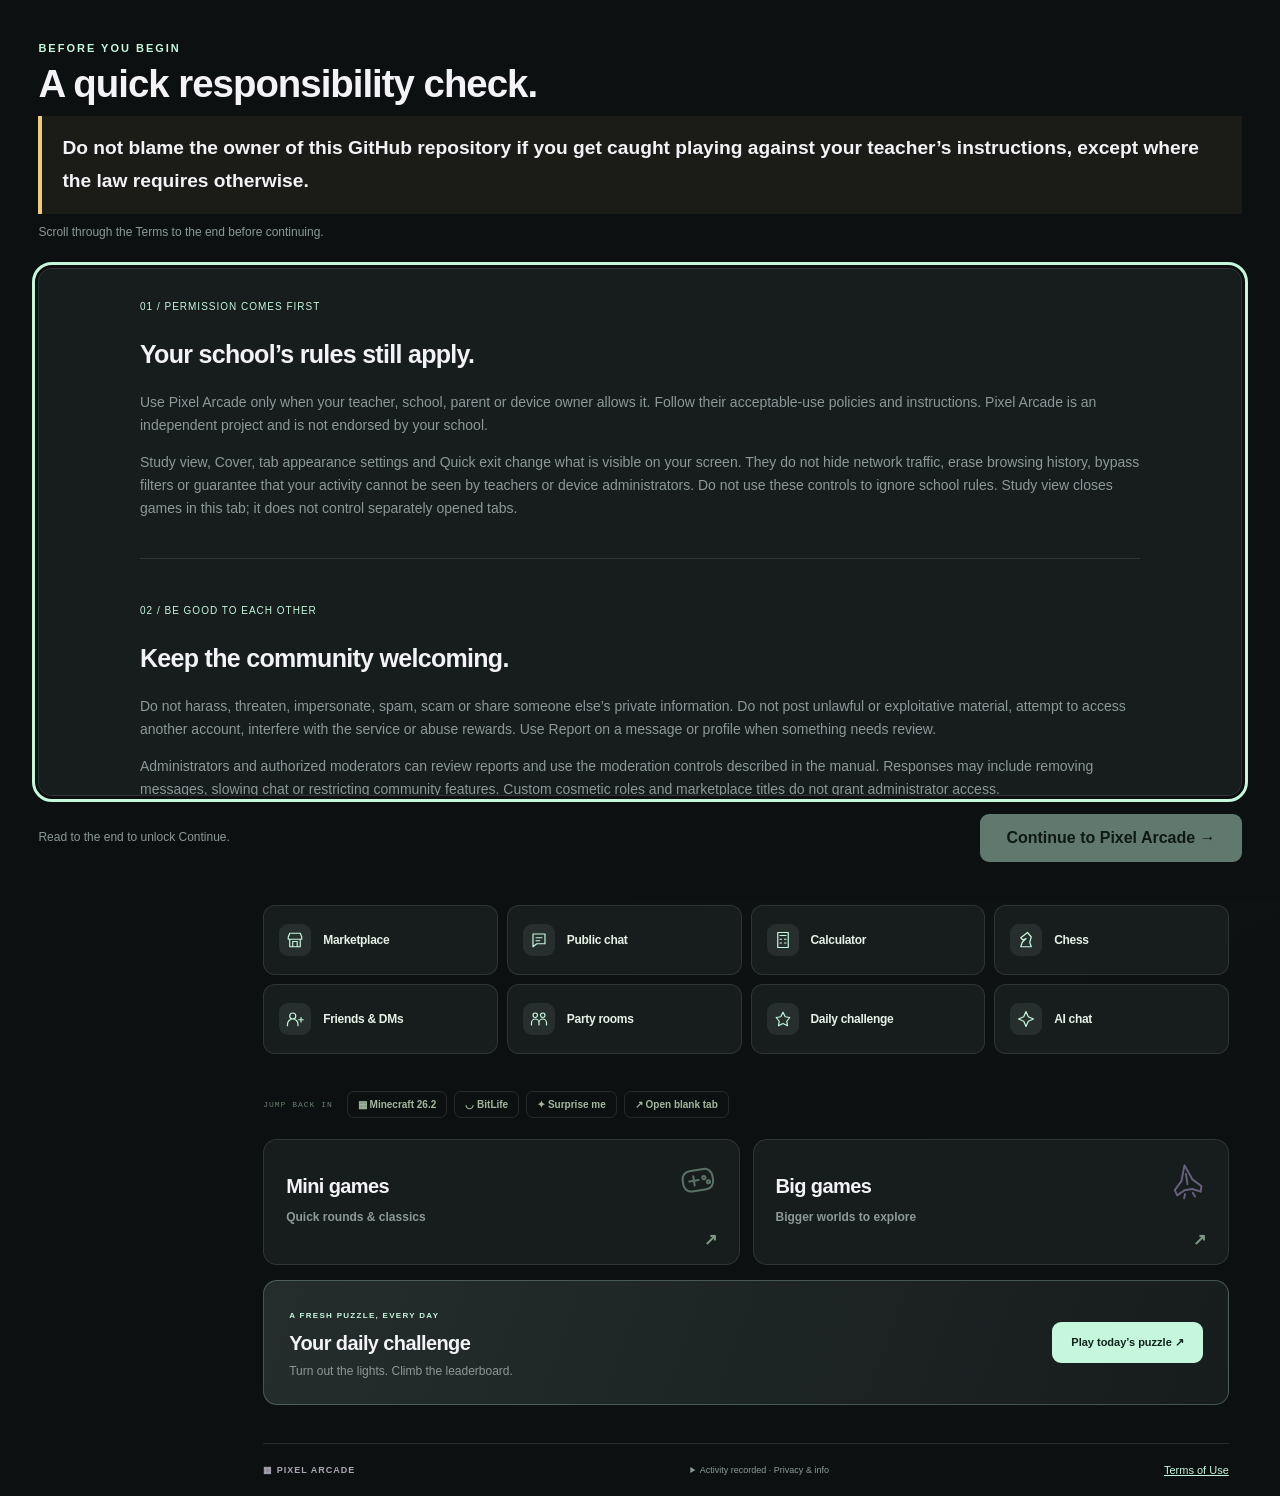
==== commit 47b39d33: "Compact header and highlight public chat on home" ====
--- a/arcade.html
+++ b/arcade.html
@@ -1,4 +1,4 @@
-<!doctype html><html lang="en"><head><script>try{const t=localStorage.getItem('px-theme')||'dark';document.documentElement.dataset.theme=t==='system'?(matchMedia('(prefers-color-scheme: dark)').matches?'dark':'light'):t==='light'?'light':'dark'}catch{document.documentElement.dataset.theme='dark'}</script><script>window.pixelRequestedSection=location.hash.slice(1)</script><meta charset="utf-8"><meta name="viewport" content="width=device-width,initial-scale=1"><link id="site-icon" rel="icon" href="./icons-arcade.svg"><meta name="theme-color" content="#101014"><title>Pixel Arcade — Pick up & play</title><link rel="stylesheet" href="style.css?v=12"><link rel="stylesheet" href="appearance.css?v=2"><link rel="stylesheet" href="ai-chat.css?v=1"><link rel="stylesheet" href="calculator-advanced.css?v=1"><link rel="stylesheet" href="community.css?v=1"><link rel="stylesheet" href="colour-themes.css?v=1"><link rel="stylesheet" href="admin-panel.css?v=1"><link rel="stylesheet" href="social-hub.css?v=1"><link rel="stylesheet" href="account-security.css?v=1"><link rel="stylesheet" href="compact-ui.css?v=2"><link rel="stylesheet" href="onboarding.css?v=2"><link rel="stylesheet" href="welcome-intro.css?v=1"><link rel="stylesheet" href="icon-motion.css?v=1"><link rel="stylesheet" href="profile-ui.css?v=1"><link rel="stylesheet" href="marketplace.css?v=3"><link rel="stylesheet" href="browser-reliability.css?v=1"><link rel="stylesheet" href="school-tools.css?v=1"><link rel="stylesheet" href="study-workspace.css?v=1"><script>try{window.pixelTermsPending=localStorage.getItem("px-terms-read-2026-10-28-v2")!=="1"&&sessionStorage.getItem("px-terms-read-2026-10-28-v2")!=="1"}catch{window.pixelTermsPending=true}</script></head><body><aside id="side-nav"><a class="side-brand" href="#home"><span>▧</span><div>PIXEL<small>YOUR DOWNTIME, UPGRADED</small></div></a><div class="nav-label">EXPLORE</div><button class="side-link active" data-section="home"><span data-icon="home"></span>Home</button><button class="side-link" data-section="mini"><span data-icon="arcade"></span>Mini games<small id="mini-count">18</small></button><button class="side-link" data-section="big"><span data-icon="invaders"></span>Big games<small id="big-count">32</small></button><button class="side-link" data-section="apps"><span data-icon="globe"></span>Apps & browser</button><div class="nav-label">WATCH & LISTEN</div><button class="side-link" data-section="tv"><span data-icon="tv"></span>FrameX TV · Dev</button><button class="side-link" data-section="music"><span data-icon="music"></span>Spooftify</button><div class="nav-label">YOUR SPACE</div><button class="side-link" data-section="custom"><span data-icon="plus"></span>My games<small id="custom-count">0</small></button><button class="side-link" data-section="chat"><span data-icon="chat"></span>Arcade helper</button><div class="side-bottom"><button id="side-stats"><span data-icon="stats"></span>My stats</button><button id="side-settings"><span data-icon="settings"></span>Settings & cloaks</button><button id="side-tutorial"><span data-icon="help"></span>Tutorial</button><div class="side-status"><i></i> ALL SYSTEMS PLAY</div></div></aside><header><a class="brand" href="#">▦ <span>PIXEL<span class="muted">ARCADE</span></span></a><span class="headernote">SMALL GAMES. BIG ENERGY.</span><nav class="header-actions"><button id="tutorialview" aria-label="Tutorial">? <span>Tutorial</span></button><button id="settingsview" aria-label="Settings">⚙ <span>Settings</span></button><button id="statsview">◷ My stats</button><button id="accountview">☻ Account</button><button id="favview">♡ Favourites</button></nav></header><main><section id="apps-page" hidden><div class="eyebrow">ONE DOCK. ALL YOUR DESTINATIONS.</div><div class="apps-heading"><div><h1>Your everyday apps.</h1><p>Watch, play, listen, make something. Pick a destination below.</p></div><button id="apps-open-browser" class="primary">Open web browser ↗</button></div><p class="apps-service-note">Web apps use your selected Direct or Scramjet connection. Availability varies by site, embedding rules and network. NVIDIA and other services may need their own accounts.</p><div id="apps-grid"></div></section>
+<!doctype html><html lang="en"><head><script>try{const t=localStorage.getItem('px-theme')||'dark';document.documentElement.dataset.theme=t==='system'?(matchMedia('(prefers-color-scheme: dark)').matches?'dark':'light'):t==='light'?'light':'dark'}catch{document.documentElement.dataset.theme='dark'}</script><script>window.pixelRequestedSection=location.hash.slice(1)</script><meta charset="utf-8"><meta name="viewport" content="width=device-width,initial-scale=1"><link id="site-icon" rel="icon" href="./icons-arcade.svg"><meta name="theme-color" content="#101014"><title>Pixel Arcade — Pick up & play</title><link rel="stylesheet" href="style.css?v=12"><link rel="stylesheet" href="appearance.css?v=2"><link rel="stylesheet" href="ai-chat.css?v=1"><link rel="stylesheet" href="calculator-advanced.css?v=1"><link rel="stylesheet" href="community.css?v=1"><link rel="stylesheet" href="colour-themes.css?v=1"><link rel="stylesheet" href="admin-panel.css?v=1"><link rel="stylesheet" href="social-hub.css?v=1"><link rel="stylesheet" href="account-security.css?v=1"><link rel="stylesheet" href="compact-ui.css?v=2"><link rel="stylesheet" href="onboarding.css?v=2"><link rel="stylesheet" href="welcome-intro.css?v=1"><link rel="stylesheet" href="icon-motion.css?v=1"><link rel="stylesheet" href="profile-ui.css?v=1"><link rel="stylesheet" href="marketplace.css?v=3"><link rel="stylesheet" href="browser-reliability.css?v=1"><link rel="stylesheet" href="school-tools.css?v=1"><link rel="stylesheet" href="study-workspace.css?v=3"><script>try{window.pixelTermsPending=localStorage.getItem("px-terms-read-2026-10-28-v2")!=="1"&&sessionStorage.getItem("px-terms-read-2026-10-28-v2")!=="1"}catch{window.pixelTermsPending=true}</script></head><body><aside id="side-nav"><a class="side-brand" href="#home"><span>▧</span><div>PIXEL<small>YOUR DOWNTIME, UPGRADED</small></div></a><div class="nav-label">EXPLORE</div><button class="side-link active" data-section="home"><span data-icon="home"></span>Home</button><button class="side-link" data-section="mini"><span data-icon="arcade"></span>Mini games<small id="mini-count">18</small></button><button class="side-link" data-section="big"><span data-icon="invaders"></span>Big games<small id="big-count">32</small></button><button class="side-link" data-section="apps"><span data-icon="globe"></span>Apps & browser</button><div class="nav-label">WATCH & LISTEN</div><button class="side-link" data-section="tv"><span data-icon="tv"></span>FrameX TV · Dev</button><button class="side-link" data-section="music"><span data-icon="music"></span>Spooftify</button><div class="nav-label">YOUR SPACE</div><button class="side-link" data-section="custom"><span data-icon="plus"></span>My games<small id="custom-count">0</small></button><button class="side-link" data-section="chat"><span data-icon="chat"></span>Arcade helper</button><div class="side-bottom"><button id="side-stats"><span data-icon="stats"></span>My stats</button><button id="side-settings"><span data-icon="settings"></span>Settings & cloaks</button><button id="side-tutorial"><span data-icon="help"></span>Tutorial</button><div class="side-status"><i></i> ALL SYSTEMS PLAY</div></div></aside><header><a class="brand" href="#">▦ <span>PIXEL<span class="muted">ARCADE</span></span></a><span class="headernote">SMALL GAMES. BIG ENERGY.</span><nav class="header-actions"><button id="tutorialview" aria-label="Tutorial">? <span>Tutorial</span></button><button id="settingsview" aria-label="Settings">⚙ <span>Settings</span></button><button id="statsview">◷ My stats</button><button id="accountview">☻ Account</button><button id="favview">♡ Favourites</button></nav></header><main><section id="apps-page" hidden><div class="eyebrow">ONE DOCK. ALL YOUR DESTINATIONS.</div><div class="apps-heading"><div><h1>Your everyday apps.</h1><p>Watch, play, listen, make something. Pick a destination below.</p></div><button id="apps-open-browser" class="primary">Open web browser ↗</button></div><p class="apps-service-note">Web apps use your selected Direct or Scramjet connection. Availability varies by site, embedding rules and network. NVIDIA and other services may need their own accounts.</p><div id="apps-grid"></div></section>
 <section id="browser-page" hidden><div class="browser-heading"><div><span class="eyebrow">EXPLORE AT YOUR OWN PACE</span><h1>Pixel Browser<span class="browser-provider">Scramjet</span></h1></div><button id="browser-fullscreen" title="Expand browser" aria-label="Expand browser">⛶</button></div><div id="browser-workspace"><div class="browser-tabstrip"><div id="browser-tabs" role="tablist" aria-label="Browser tabs"></div><button id="browser-new-tab" aria-label="New browser tab" title="New tab">+</button></div><div class="browser-chrome"><span class="browser-mode-label">Browser</span><div class="browser-navigation"><button type="button" id="browser-back" aria-label="Previous entered address" title="Previous entered address" disabled>←</button><button type="button" id="browser-forward" aria-label="Next entered address" title="Next entered address" disabled>→</button><button type="button" id="browser-reload" aria-label="Reload page" title="Reload">↻</button><button type="button" id="browser-home" aria-label="Browser start page" title="Start page">⌂</button></div><form id="browser-form"><span class="address-mark" aria-hidden="true">◎</span><input id="browser-address" aria-label="Website address or search" placeholder="Search or enter a website…" autocomplete="off" spellcheck="false" required><button type="button" id="browser-bookmark" aria-label="Bookmark this website" title="Bookmark" disabled>☆</button><button type="submit" class="address-go" aria-label="Go to address">↵</button></form><details id="browser-menu"><summary aria-label="Browser options" title="Browser options">•••</summary><div class="browser-menu-content"><button id="browser-stop">Stop loading</button><button id="browser-open-blank">Open in blank tab ↗</button><div id="browser-links" hidden><span id="browser-external" hidden></span><span id="browser-direct" hidden></span></div><p>Back and forward follow addresses entered here. Navigation inside external pages is managed by the loaded website or provider.</p></div></details></div><div class="browser-bookmark-bar"><span>BOOKMARKS</span><div id="browser-bookmarks"></div><span id="browser-bookmark-hint">Save a favourite with ☆</span></div><div class="browser-connection-bar"><label for="browser-connection">Connection <select id="browser-connection"><option value="scramjet">Scramjet</option><option value="direct">Direct website</option></select></label><p id="browser-connection-note"></p><button id="browser-try-direct" type="button" hidden>Try Direct</button><button id="browser-retry" type="button" disabled>Retry</button></div><div id="browser-standby"><div class="browser-start-icon">◎</div><span class="eyebrow">YOUR NEXT DESTINATION</span><h2>A little curiosity<br>goes a long way.</h2><p>Search above or jump into a favourite.</p><div id="browser-start-apps"></div></div><div id="browser-viewport" hidden><iframe id="web-browser-frame" title="External Scramjet web browser" src="about:blank" allow="autoplay; fullscreen; encrypted-media; clipboard-write; gamepad" allowfullscreen sandbox="allow-scripts allow-same-origin allow-forms allow-popups allow-popups-to-escape-sandbox allow-downloads allow-pointer-lock allow-modals"></iframe></div><div class="browser-statusbar"><span class="browser-status-dot"></span><span id="browser-status" role="status">Ready when you are.</span><button id="browser-clear-bookmarks" title="Remove saved bookmarks">Clear bookmarks</button></div></div><p id="browser-feedback" role="status"></p></section><section id="notes-page" hidden><div class="eyebrow">A LITTLE SPACE FOR YOUR IDEAS</div><div class="apps-heading"><div><h1>Your scratchpad.</h1><p>Notes are saved on this browser.</p></div><button id="download-notes">Download .txt ↧</button></div><label class="sr-only" for="personal-notes">Your notes</label><textarea id="personal-notes" placeholder="Start writing something…" spellcheck="true"></textarea><p id="notes-status" role="status">Saved on this browser</p></section><section id="home-page"><div class="home-overline"><span><i></i> YOUR LITTLE CORNER OF THE INTERNET</span><time id="home-clock"></time></div><div class="home-intro"><div><p class="eyebrow">WELCOME TO PIXEL</p><h1>A good time.<br><em>One click away.</em></h1><p>Big adventures, small distractions, and your favourite sounds.<br>Where are we heading?</p></div><div class="home-emblem" aria-hidden="true">✦<span>PLAY / WATCH / LISTEN</span></div></div><section class="home-essentials" aria-label="Quick access"><div class="essentials-heading"><span class="eyebrow">RIGHT HERE, EVERY TIME</span><span>Play. Connect. Figure it out.</span></div><div id="home-tools"></div></section><form id="home-search-form"><span>⌕</span><input id="home-search" placeholder="Find your next favourite game…" aria-label="Search the arcade"><button class="primary">Find a game ↗</button></form><div class="quick-launch"><span>JUMP BACK IN</span><button data-quick="minecraft262">▦ Minecraft 26.2</button><button data-quick="bitlife">◡ BitLife</button><button id="home-random">✦ Surprise me</button><button id="home-blank">↗ Open blank tab</button></div><div class="destination-grid"><button class="destination-card mint" data-section="mini"><span class="destination-icon" data-icon="arcade"></span><span class="destination-meta">QUICK ROUNDS / CLASSIC HIGHS</span><h2>Mini games</h2><p>Little games. One more go.</p><span class="destination-arrow">↗</span></button><button class="destination-card lilac" data-section="big"><span class="destination-icon" data-icon="invaders"></span><span class="destination-meta">WORLDS WORTH GETTING LOST IN</span><h2>Big games</h2><p>Minecraft, GTA, BitLife & the original collection.</p><span class="destination-arrow">↗</span></button><button class="destination-card peach" data-section="tv"><span class="destination-icon" data-icon="tv"></span><span class="destination-meta">SOMETHING FOR THE WATCHLIST</span><h2>TV & movies</h2><p>Developer access · password required.</p><span class="destination-arrow">↗</span></button><button class="destination-card blue" data-section="music"><span class="destination-icon" data-icon="music"></span><span class="destination-meta">SET THE SOUNDTRACK</span><h2>Music</h2><p>Find your rhythm with Spooftify.</p><span class="destination-arrow">↗</span></button></div><div class="home-bottom"><div><span data-icon="plus"></span><p>Your arcade. Your picks.<small>Add a game link or upload an HTML game.</small></p></div><button id="home-add">Add a game +</button></div></section><section id="media-page" hidden><div class="eyebrow" id="media-label"></div><h1 id="media-heading"></h1><p id="media-description"></p><div id="media-art" aria-hidden="true"></div><div class="media-actions"><button id="media-play" class="primary">Open player ↗</button><button id="media-inline">Play inside this page</button><a hidden id="media-direct" target="_blank" rel="noopener noreferrer">Open source directly ↗</a></div><p id="media-note" class="stats-note"></p></section><section id="chat-page" hidden><div class="eyebrow">A LITTLE HELP GOES A LONG WAY</div><h2>Meet your arcade guide.</h2><p>Game recommendations, controls and help with your hub. A built-in guide with instant answers.</p><div class="chatbox"><div class="chat-top"><span data-icon="chat"></span><div><b>Pixel Guide</b><small>Catalogue & site help · built-in chatbot</small></div><button id="chat-clear">Clear chat</button></div><div id="chat-log" role="log" aria-live="polite"></div><div id="chat-suggestions"><button>Recommend a quick game</button><button>How do I add a game?</button><button>How does about:blank work?</button></div><form id="chat-form"><input id="chat-input" maxlength="500" aria-label="Message the arcade guide" placeholder="Ask about a game or the arcade…" required><button class="primary">Send ↗</button></form></div></section><section class="hero" id="library-hero" hidden><div class="herocopy"><div class="eyebrow">YOUR NEXT HIGH SCORE STARTS HERE</div><h1>Less loading.<br>More <em>playing.</em></h1><p>Your original favourites, plus games from across the web.<br>Pick a classic or find your next obsession.</p><button class="primary" id="blankhub">Open arcade in about:blank ↗</button><button class="hero-secondary" id="random">Surprise me</button><span class="heronote">49 games · External embeds · Saved playtime</span></div><div class="heroart" aria-hidden="true"><div class="orbit"></div><div class="pixel p1"></div><div class="pixel p2"></div><div class="pixel p3"></div><div class="pixel p4"></div><div class="bigicon">✦</div><span class="floatlabel">INSERT SOME FUN</span><span class="scorelabel">HIGH SCORE<br><b>00,2048</b></span></div></section><p id="globalfeedback" role="status"></p><section class="catalog" id="library-page" hidden><div class="sectiontop"><div><div class="eyebrow" id="library-label">THE COLLECTION</div><h2><span class="heading-label" id="library-title">Find your game</span><span id="count">49</span></h2></div><div class="library-tools"><button id="addgameview">+ Add game</button><input id="search" type="search" placeholder="⌕  Search games…" aria-label="Search games"></div></div><div class="filters" id="filters"></div><div id="grid"></div><p id="empty" hidden>No games found. Try another search.</p></section><footer><span class="brand">▦ PIXEL ARCADE</span><span>External games by their respective creators.</span><span class="activity-note">Visits and signed-in activity are recorded for site administration. Passwords remain private.</span><span>Network availability depends on your school’s settings.</span></footer></main><dialog id="player"><div class="playhead"><div><small id="category"></small><h2 id="gametitle"></h2></div><div><button id="blankgame">↗ New blank tab</button><button id="focusgame">⌨ Focus game</button><button id="fullscreen">⛶ Fullscreen</button><button id="restart">↻ Restart</button><button id="close" aria-label="Close game">✕</button></div></div><div class="gameinfo"><p id="instructions"></p><b id="score">Ready</b></div><div id="stage"></div><div id="pad" hidden><button data-key="ArrowLeft">←</button><button data-key="ArrowUp">↑</button><button data-key="ArrowDown">↓</button><button data-key="ArrowRight">→</button><button data-key=" ">Action</button></div><div class="player-links"><a hidden id="directlink" target="_blank" rel="noopener noreferrer">Open game directly ↗</a><button id="copyembed">Copy embed code</button><span id="sessiontime">0:00 played</span></div><p id="trackingnote" class="savehint"></p><p id="launchfeedback" role="status"></p></dialog><dialog id="account"><div class="playhead"><h2>Your player account</h2><button class="close-dialog" aria-label="Close account">✕</button></div><div id="accountcontent"></div></dialog><dialog id="stats"><div class="playhead"><div><small>YOUR ARCADE, BY THE NUMBERS</small><h2>Player stats</h2></div><button class="close-dialog" aria-label="Close stats">✕</button></div><div id="statscontent"></div></dialog><dialog id="addgame"><div class="playhead"><div><small>BUILD YOUR OWN COLLECTION</small><h2>Add a game</h2></div><button class="close-dialog" aria-label="Close add game">✕</button></div><form id="addgameform" class="add-game-form"><label for="newgamename">Game name</label><input id="newgamename" required maxlength="80" placeholder="What are we playing?"><div class="form-row"><div><label for="newgamesize">Collection</label><select id="newgamesize"><option value="mini">Mini games</option><option value="big">Big games</option></select></div><div><label for="newgametype">Add with</label><select id="newgametype"><option value="url">URL or iframe embed code</option><option value="html">HTML file or pasted HTML</option></select></div></div><div id="newgame-url-fields"><label for="newgameurl">Game URL or iframe embed code</label><textarea id="newgameurl" rows="3" placeholder="https://example.com/game/ or &lt;iframe src=…&gt;"></textarea></div><div id="newgame-html-fields" hidden><label for="newgamefile">Upload a .html file (up to 50 MB)</label><input id="newgamefile" type="file" accept=".html,.htm,text/html"><label for="newgamehtml">Or paste a complete HTML game</label><textarea id="newgamehtml" rows="6" placeholder="&lt;!doctype html&gt;…"></textarea></div><label for="newgamecover">Cover image URL (optional)</label><input id="newgamecover" type="url" placeholder="https://example.com/cover.jpg"><p class="stats-note">Your custom game collection is saved on this browser. Uploaded HTML runs in an isolated player. Some games need their original host to load assets or save progress.</p><button type="submit" class="primary">Add to my games +</button><p id="addgamefeedback" role="status" class="feedback"></p></form></dialog><dialog id="settings"><div class="playhead"><div><small>MAKE IT YOURS</small><h2>Launcher settings</h2></div><button class="close-dialog" aria-label="Close settings">✕</button></div>
 <form id="settingsform"><div class="setting-row"><label for="launchmode">Game launch mode<small>Choose where clicking a game takes you.</small></label><select id="launchmode"><option value="blank">New about:blank tab</option><option value="inline">Inside this page</option></select></div>
 <div class="setting-row"><label for="tabtitle">Tab title<small>Applies to the hub and blank tabs.</small></label><input id="tabtitle" maxlength="70" placeholder="Pixel Arcade"></div>
@@ -17,4 +17,4 @@
 <article><b>03</b><div><h3>Style your tab</h3><p>Settings lets you choose a tab title, icon, blank-on-unfocus mode and reflection dimming. Enable Escape quick-switch and choose its destination. The Controls menu in a game tab includes a Quick switch button.</p></div></article>
 <article><b>04</b><div><h3>Keep your playtime</h3><p>Open Account and create an arcade username and password. My stats shows total time, sessions and time per game. Time counts while the player is open and the tab is visible, including menus and loading.</p></div></article>
 <article><b>05</b><div><h3>Bring your friends</h3><p>Open Pixel Chat and sign in with your arcade account in the Account panel. You automatically join the public Pixel Community lobby. Everyone with an arcade account can chat there. You can also create a private server and share its invite code with friends. Server owners create channels, remove members and pin messages. Chat supports text, emoji reactions, editing and search; voice and video calls are not included.</p></div></article><article><b>06</b><div><h3>Think, calculate, play</h3><p>Calculator includes scientific maths, graphing, equations, statistics and unit conversion. In Chess Club, choose a bot and colour, click a piece to see legal moves, then click its destination. Hints, undo, promotion choices and PGN export are available. Bot Elo labels are approximate.</p></div></article></div><div class="tutorial-bottom"><p>Use Apps & browser for the app dock and external web browser. Vice City now uses GTA Browser’s built-in setup. Its first load downloads game data into browser storage. Add your own URL or HTML game from My Games. The Arcade helper can recommend games and explain these features. Games and saves belong to their external hosts. Some providers block embedding or go offline, in which case a game may be unavailable. about:blank doesn’t bypass network filters or conceal traffic.</p><button class="primary" id="tutorialdone">Let’s play ↗</button></div></dialog>
-<script src="icons.js?v=8"></script><script src="privacy.js?v=14"></script><script src="appearance.js?v=2"></script><script src="catalog.js?v=11"></script><script src="colour-themes.js?v=1"></script><script src="api-client.js?v=3"></script><script src="hub.js?v=21"></script><script src="account-security.js?v=1"></script><script src="extras.js?v=10"></script><script src="browser-state.js?v=9"></script><script src="apps.js?v=10"></script><script src="community.js?v=market-4"></script><script src="calculator.js?v=10"></script><script src="calculator-advanced.js?v=1"></script><script src="activity.js?v=1"></script><script src="pages-bridge.js?v=2"></script><script type="module" src="tools.js?v=study-16"></script></body></html>
+<script src="icons.js?v=8"></script><script src="privacy.js?v=14"></script><script src="appearance.js?v=2"></script><script src="catalog.js?v=11"></script><script src="colour-themes.js?v=1"></script><script src="api-client.js?v=connection-3"></script><script src="hub.js?v=22"></script><script src="account-security.js?v=1"></script><script src="extras.js?v=10"></script><script src="browser-state.js?v=9"></script><script src="apps.js?v=10"></script><script src="community.js?v=market-4"></script><script src="calculator.js?v=10"></script><script src="calculator-advanced.js?v=1"></script><script src="activity.js?v=1"></script><script src="pages-bridge.js?v=2"></script><script type="module" src="tools.js?v=study-17"></script></body></html>
--- a/study-workspace.css
+++ b/study-workspace.css
@@ -9,3 +9,9 @@
 .workspace-note{padding:20px;border:1px solid #8ba9ed60;border-radius:14px;background:#8ba9ed0e}.workspace-note strong{font-size:14px}.workspace-note p{font-size:12px;color:var(--muted);line-height:1.8;margin-bottom:0}.workspace-search{display:flex;align-items:center;gap:14px;margin:25px 0;font-size:12px}.workspace-search input{min-width:200px}.workspace-grid{display:grid;grid-template-columns:repeat(4,minmax(0,1fr));gap:14px}.workspace-app{display:flex;flex-direction:column;gap:12px;padding:22px;background:var(--panel);border:1px solid var(--compact-line);border-radius:14px;color:var(--ink);text-decoration:none;min-width:0}.workspace-app:hover{border-color:var(--lime)}.workspace-app-icon{display:grid;place-items:center;width:42px;height:42px;border-radius:11px;background:var(--app-tone);color:#fff;font-size:23px;font-weight:bold}.workspace-app strong{font-size:16px}.workspace-app small{font-size:11px;color:var(--muted)}.workspace-open{font-size:10px;color:var(--lime);margin-top:auto}.workspace-saved{margin-top:35px;padding-top:25px;border-top:1px solid var(--compact-line)}.workspace-saved h2{font-size:24px}.workspace-saved p{color:var(--muted);font-size:12px;line-height:1.8}.workspace-saved form{display:flex;align-items:flex-end;gap:12px;flex-wrap:wrap}.workspace-saved form label:nth-child(2){flex:1;min-width:250px}.workspace-saved form button{min-height:40px}.workspace-link-row{display:flex;justify-content:space-between;align-items:center;gap:20px;border:1px solid var(--compact-line);border-radius:10px;padding:15px;margin:12px 0}.workspace-link-row a{color:var(--lime);font-size:13px;overflow-wrap:anywhere}.workspace-link-row button{font-size:10px;flex-shrink:0}
 @media(max-width:1150px){.slides-layout{grid-template-columns:115px minmax(0,1fr)}.slide-inspector{grid-column:1/-1;display:block}.slide-inspector>label{display:inline-flex;margin-right:20px;max-width:220px}.slide-geometry{grid-template-columns:repeat(4,minmax(0,1fr))}.workspace-grid{grid-template-columns:repeat(3,minmax(0,1fr))}.referral-header-button{font-size:10px!important;min-height:38px}.study-tool-grid{grid-template-columns:repeat(2,minmax(0,1fr))}}
 @media(max-width:760px){.compact-header{padding:10px 14px!important;align-items:center}.header-actions{margin-left:auto;gap:5px!important}#accountview,#theme-toggle,#study-view-button{padding:8px 10px!important;font-size:10px!important;min-height:38px}#screen-cover-button,#quick-exit-button,.referral-header-button{display:none!important}.compact-breadcrumb .compact-wordmark,.compact-breadcrumb>span:nth-child(2){display:none!important}.first-steps{padding:26px 20px}.first-steps[open]{gap:20px}.first-steps-heading{flex-direction:column}.first-steps h1{font-size:37px;letter-spacing:-1.4px}.first-steps p{font-size:13px}.first-steps-grid{grid-template-columns:1fr;min-height:0;flex:none}.first-steps-grid>button{min-height:175px;padding:22px;gap:12px}.first-steps-grid strong{font-size:25px}.first-steps-grid small{font-size:13px}.first-steps-number{display:block}.first-steps-help{gap:20px}.first-steps-help button{width:100%}.mode-shortcut-notice{padding:18px}.mode-shortcut-notice>span{font-size:15px}.mode-shortcut-notice>strong{font-size:19px}.mode-home-notice,.referral-promo{padding:22px;gap:18px;align-items:flex-start;flex-direction:column}.mode-home-notice button,.referral-promo button{width:100%}.referral-promo-symbol{display:none}.terms-gate{padding:16px;gap:10px!important}.terms-gate-header h1{font-size:25px}.terms-gate-header .terms-owner-note{padding:10px 14px;font-size:13px;line-height:1.65}.terms-gate-header>p:last-child{margin-bottom:0}.terms-reading-pane{padding:16px}.terms-reading-pane p{font-size:13px}.terms-reading-pane h2{font-size:21px}.terms-gate-footer{flex-direction:column;gap:8px;align-items:stretch}.terms-gate-footer p{margin:0}.terms-gate-footer button{width:100%}.study-tool-grid{grid-template-columns:1fr}.study-tool-grid button{min-height:145px}.study-toolbar{gap:6px!important;padding:12px!important}.study-toolbar button{font-size:10px;padding:8px}.study-shortcut-inline{flex-basis:100%;margin-bottom:8px}.study-mode-big-note{padding:20px}.study-mode-big-note>strong{font-size:20px}.study-mode-big-note>span{font-size:16px}.study-app-heading h1{font-size:32px}.study-project-bar{gap:7px;padding:10px}.study-project-bar>label:first-child{width:100%}.study-project-bar select{width:100%;max-width:none}.study-project-bar button,.study-file-button{font-size:10px}.code-layout{grid-template-columns:1fr}#code-editor{min-height:350px}#study-code-preview{height:350px}.slides-layout{grid-template-columns:1fr}.slides-filmstrip #slides-list{display:flex;gap:10px;max-height:none;overflow:auto}.slide-thumb{min-width:105px;max-width:105px}.slides-order{flex-direction:row;flex-wrap:wrap}.slides-filmstrip{order:0}.slides-workarea{order:1}.slide-inspector{order:2}.slide-geometry{grid-template-columns:repeat(2,minmax(0,1fr))}.workspace-grid{grid-template-columns:repeat(2,minmax(0,1fr));gap:10px}.workspace-app{padding:15px}.workspace-app strong{font-size:14px}.workspace-app small{font-size:10px}.workspace-search{flex-direction:column;align-items:stretch}.workspace-link-row{align-items:flex-start}.slides-presenter{padding:8px}.presenter-controls{gap:8px}.presenter-controls button{font-size:10px;padding:9px}.workspace-saved form label,.workspace-saved form label:nth-child(2){width:100%;min-width:0}}
+/* Keep every header control on the same baseline and neutral palette. */
+.header-actions{align-items:center!important}.header-actions>button,.header-actions>details>summary{box-sizing:border-box;height:44px!important;min-height:44px!important;display:inline-flex;align-items:center;justify-content:center;gap:6px;margin:0!important;line-height:1!important;vertical-align:middle;border-radius:10px!important}.header-actions>details{align-self:center}.header-actions #study-view-button,.header-actions .referral-header-button{background:var(--panel)!important;color:var(--ink)!important;border:1px solid var(--compact-line)!important;box-shadow:none!important}.header-actions>details>summary{padding:0 12px!important}
+@media(max-width:760px){.header-actions>button,.header-actions>details>summary{height:38px!important;min-height:38px!important}}
+
+/* Compact toolbar, with a stable hit area and matching neutral controls. */
+.header-actions{gap:6px!important}.header-actions>button,.header-actions>details>summary{height:34px!important;min-height:34px!important;padding:0 10px!important;font-size:11px!important;border-width:1px!important;border-radius:8px!important;box-shadow:none!important}.header-actions #accountview,.header-actions #theme-toggle{background:var(--panel)!important;color:var(--ink)!important;border:1px solid var(--compact-line)!important}.home-chat-promo{display:flex;align-items:center;justify-content:space-between;gap:24px;margin:24px 0;padding:26px;border:1px solid var(--lime);border-radius:16px;background:var(--panel)}.home-chat-promo h2{margin:8px 0;font-size:28px}.home-chat-promo p{color:var(--muted);font-size:13px}.study-view .home-chat-promo{display:none!important}@media(max-width:760px){.home-chat-promo{align-items:stretch;flex-direction:column}}
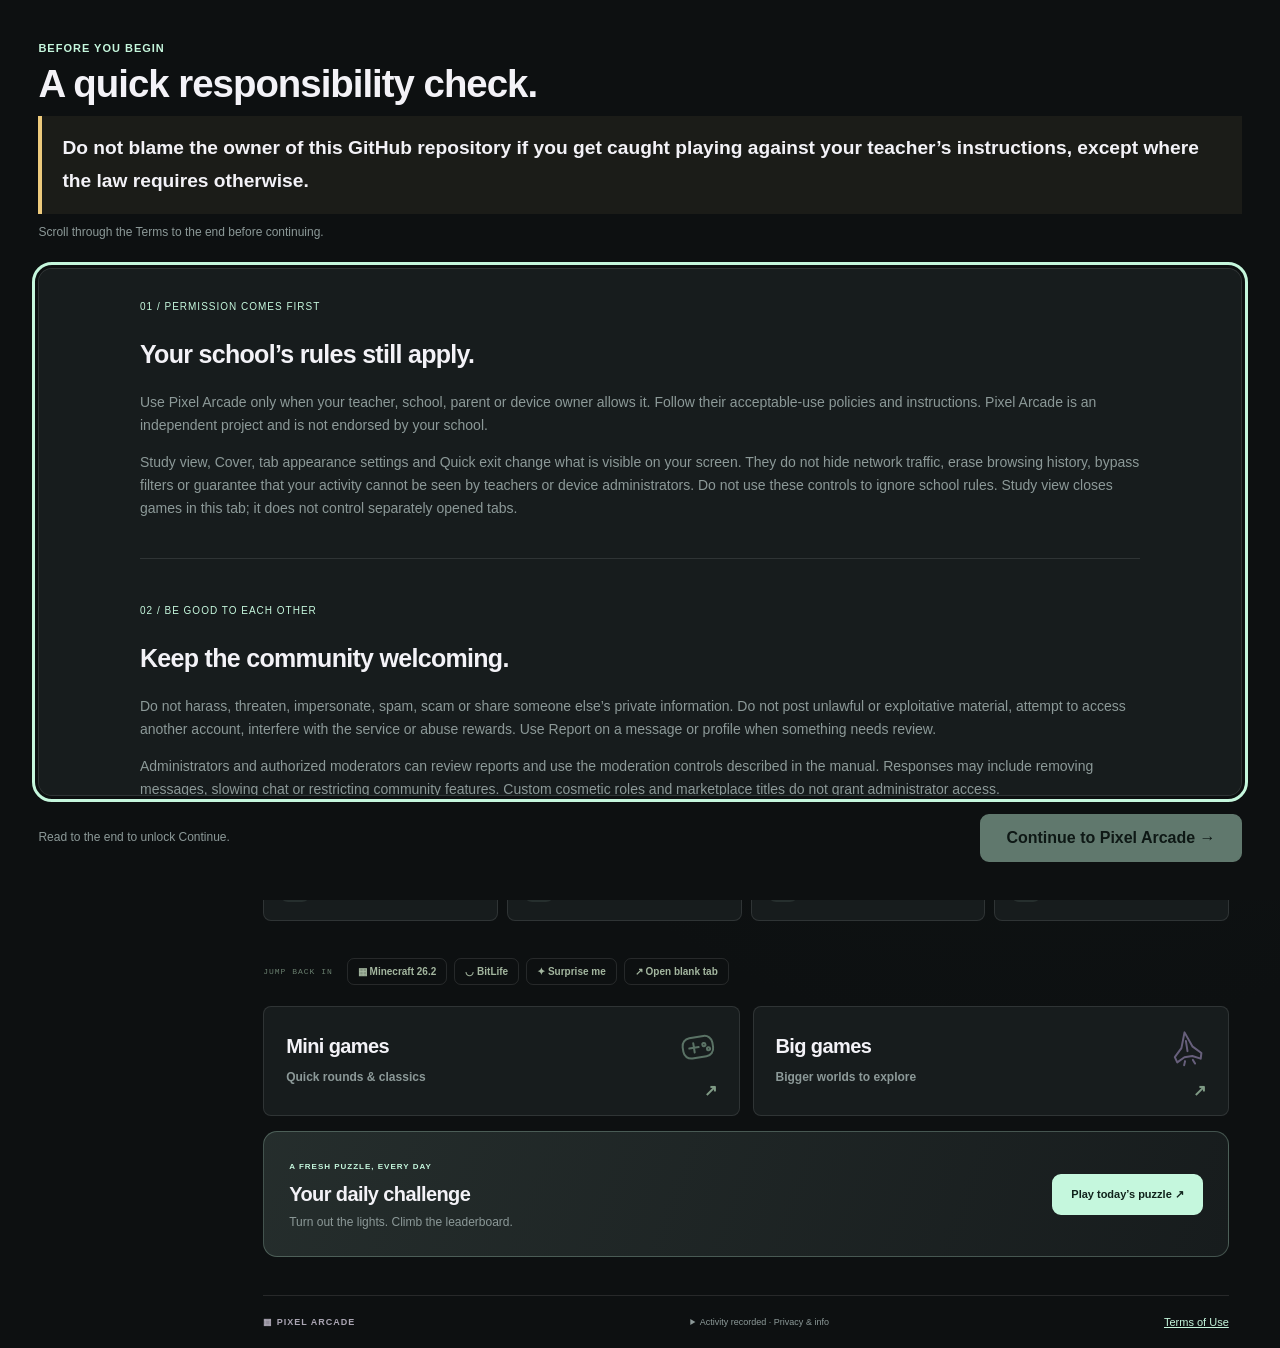
==== commit 3959dd5c: "Fix provider game launches and simplify the arcade homepage Open Solus ports at their original provi" ====
--- a/arcade.html
+++ b/arcade.html
@@ -1,4 +1,4 @@
-<!doctype html><html lang="en"><head><script>try{const t=localStorage.getItem('px-theme')||'dark';document.documentElement.dataset.theme=t==='system'?(matchMedia('(prefers-color-scheme: dark)').matches?'dark':'light'):t==='light'?'light':'dark'}catch{document.documentElement.dataset.theme='dark'}</script><script>window.pixelRequestedSection=location.hash.slice(1)</script><meta charset="utf-8"><meta name="viewport" content="width=device-width,initial-scale=1"><link id="site-icon" rel="icon" href="./icons-arcade.svg"><meta name="theme-color" content="#101014"><title>Pixel Arcade — Pick up & play</title><link rel="stylesheet" href="style.css?v=12"><link rel="stylesheet" href="appearance.css?v=2"><link rel="stylesheet" href="ai-chat.css?v=1"><link rel="stylesheet" href="calculator-advanced.css?v=1"><link rel="stylesheet" href="community.css?v=1"><link rel="stylesheet" href="colour-themes.css?v=1"><link rel="stylesheet" href="admin-panel.css?v=1"><link rel="stylesheet" href="social-hub.css?v=1"><link rel="stylesheet" href="account-security.css?v=1"><link rel="stylesheet" href="compact-ui.css?v=2"><link rel="stylesheet" href="onboarding.css?v=2"><link rel="stylesheet" href="welcome-intro.css?v=1"><link rel="stylesheet" href="icon-motion.css?v=1"><link rel="stylesheet" href="profile-ui.css?v=1"><link rel="stylesheet" href="marketplace.css?v=3"><link rel="stylesheet" href="browser-reliability.css?v=1"><link rel="stylesheet" href="school-tools.css?v=1"><link rel="stylesheet" href="study-workspace.css?v=3"><script>try{window.pixelTermsPending=localStorage.getItem("px-terms-read-2026-10-28-v2")!=="1"&&sessionStorage.getItem("px-terms-read-2026-10-28-v2")!=="1"}catch{window.pixelTermsPending=true}</script></head><body><aside id="side-nav"><a class="side-brand" href="#home"><span>▧</span><div>PIXEL<small>YOUR DOWNTIME, UPGRADED</small></div></a><div class="nav-label">EXPLORE</div><button class="side-link active" data-section="home"><span data-icon="home"></span>Home</button><button class="side-link" data-section="mini"><span data-icon="arcade"></span>Mini games<small id="mini-count">18</small></button><button class="side-link" data-section="big"><span data-icon="invaders"></span>Big games<small id="big-count">32</small></button><button class="side-link" data-section="apps"><span data-icon="globe"></span>Apps & browser</button><div class="nav-label">WATCH & LISTEN</div><button class="side-link" data-section="tv"><span data-icon="tv"></span>FrameX TV · Dev</button><button class="side-link" data-section="music"><span data-icon="music"></span>Spooftify</button><div class="nav-label">YOUR SPACE</div><button class="side-link" data-section="custom"><span data-icon="plus"></span>My games<small id="custom-count">0</small></button><button class="side-link" data-section="chat"><span data-icon="chat"></span>Arcade helper</button><div class="side-bottom"><button id="side-stats"><span data-icon="stats"></span>My stats</button><button id="side-settings"><span data-icon="settings"></span>Settings & cloaks</button><button id="side-tutorial"><span data-icon="help"></span>Tutorial</button><div class="side-status"><i></i> ALL SYSTEMS PLAY</div></div></aside><header><a class="brand" href="#">▦ <span>PIXEL<span class="muted">ARCADE</span></span></a><span class="headernote">SMALL GAMES. BIG ENERGY.</span><nav class="header-actions"><button id="tutorialview" aria-label="Tutorial">? <span>Tutorial</span></button><button id="settingsview" aria-label="Settings">⚙ <span>Settings</span></button><button id="statsview">◷ My stats</button><button id="accountview">☻ Account</button><button id="favview">♡ Favourites</button></nav></header><main><section id="apps-page" hidden><div class="eyebrow">ONE DOCK. ALL YOUR DESTINATIONS.</div><div class="apps-heading"><div><h1>Your everyday apps.</h1><p>Watch, play, listen, make something. Pick a destination below.</p></div><button id="apps-open-browser" class="primary">Open web browser ↗</button></div><p class="apps-service-note">Web apps use your selected Direct or Scramjet connection. Availability varies by site, embedding rules and network. NVIDIA and other services may need their own accounts.</p><div id="apps-grid"></div></section>
+<!doctype html><html lang="en"><head><script>try{const t=localStorage.getItem('px-theme')||'dark';document.documentElement.dataset.theme=t==='system'?(matchMedia('(prefers-color-scheme: dark)').matches?'dark':'light'):t==='light'?'light':'dark'}catch{document.documentElement.dataset.theme='dark'}</script><script>window.pixelRequestedSection=location.hash.slice(1)</script><meta charset="utf-8"><meta name="viewport" content="width=device-width,initial-scale=1"><link id="site-icon" rel="icon" href="./icons-arcade.svg"><meta name="theme-color" content="#101014"><title>Pixel Arcade — Pick up & play</title><link rel="stylesheet" href="style.css?v=12"><link rel="stylesheet" href="appearance.css?v=2"><link rel="stylesheet" href="ai-chat.css?v=1"><link rel="stylesheet" href="calculator-advanced.css?v=1"><link rel="stylesheet" href="community.css?v=1"><link rel="stylesheet" href="colour-themes.css?v=1"><link rel="stylesheet" href="admin-panel.css?v=1"><link rel="stylesheet" href="social-hub.css?v=1"><link rel="stylesheet" href="account-security.css?v=1"><link rel="stylesheet" href="compact-ui.css?v=2"><link rel="stylesheet" href="onboarding.css?v=2"><link rel="stylesheet" href="welcome-intro.css?v=1"><link rel="stylesheet" href="icon-motion.css?v=1"><link rel="stylesheet" href="profile-ui.css?v=1"><link rel="stylesheet" href="marketplace.css?v=3"><link rel="stylesheet" href="browser-reliability.css?v=1"><link rel="stylesheet" href="school-tools.css?v=1"><link rel="stylesheet" href="study-workspace.css?v=3"><script>try{window.pixelTermsPending=localStorage.getItem("px-terms-read-2026-10-28-v2")!=="1"&&sessionStorage.getItem("px-terms-read-2026-10-28-v2")!=="1"}catch{window.pixelTermsPending=true}</script><link rel="stylesheet" href="refinement.css?v=1"></head><body><aside id="side-nav"><a class="side-brand" href="#home"><span>▧</span><div>PIXEL<small>YOUR DOWNTIME, UPGRADED</small></div></a><div class="nav-label">EXPLORE</div><button class="side-link active" data-section="home"><span data-icon="home"></span>Home</button><button class="side-link" data-section="mini"><span data-icon="arcade"></span>Mini games<small id="mini-count">18</small></button><button class="side-link" data-section="big"><span data-icon="invaders"></span>Big games<small id="big-count">32</small></button><button class="side-link" data-section="apps"><span data-icon="globe"></span>Apps & browser</button><div class="nav-label">WATCH & LISTEN</div><button class="side-link" data-section="tv"><span data-icon="tv"></span>FrameX TV · Dev</button><button class="side-link" data-section="music"><span data-icon="music"></span>Spooftify</button><div class="nav-label">YOUR SPACE</div><button class="side-link" data-section="custom"><span data-icon="plus"></span>My games<small id="custom-count">0</small></button><button class="side-link" data-section="chat"><span data-icon="chat"></span>Arcade helper</button><div class="side-bottom"><button id="side-stats"><span data-icon="stats"></span>My stats</button><button id="side-settings"><span data-icon="settings"></span>Settings & cloaks</button><button id="side-tutorial"><span data-icon="help"></span>Tutorial</button><div class="side-status"><i></i> ALL SYSTEMS PLAY</div></div></aside><header><a class="brand" href="#">▦ <span>PIXEL<span class="muted">ARCADE</span></span></a><span class="headernote">SMALL GAMES. BIG ENERGY.</span><nav class="header-actions"><button id="tutorialview" aria-label="Tutorial">? <span>Tutorial</span></button><button id="settingsview" aria-label="Settings">⚙ <span>Settings</span></button><button id="statsview">◷ My stats</button><button id="accountview">☻ Account</button><button id="favview">♡ Favourites</button></nav></header><main><section id="apps-page" hidden><div class="eyebrow">ONE DOCK. ALL YOUR DESTINATIONS.</div><div class="apps-heading"><div><h1>Your everyday apps.</h1><p>Watch, play, listen, make something. Pick a destination below.</p></div><button id="apps-open-browser" class="primary">Open web browser ↗</button></div><p class="apps-service-note">Web apps use your selected Direct or Scramjet connection. Availability varies by site, embedding rules and network. NVIDIA and other services may need their own accounts.</p><div id="apps-grid"></div></section>
 <section id="browser-page" hidden><div class="browser-heading"><div><span class="eyebrow">EXPLORE AT YOUR OWN PACE</span><h1>Pixel Browser<span class="browser-provider">Scramjet</span></h1></div><button id="browser-fullscreen" title="Expand browser" aria-label="Expand browser">⛶</button></div><div id="browser-workspace"><div class="browser-tabstrip"><div id="browser-tabs" role="tablist" aria-label="Browser tabs"></div><button id="browser-new-tab" aria-label="New browser tab" title="New tab">+</button></div><div class="browser-chrome"><span class="browser-mode-label">Browser</span><div class="browser-navigation"><button type="button" id="browser-back" aria-label="Previous entered address" title="Previous entered address" disabled>←</button><button type="button" id="browser-forward" aria-label="Next entered address" title="Next entered address" disabled>→</button><button type="button" id="browser-reload" aria-label="Reload page" title="Reload">↻</button><button type="button" id="browser-home" aria-label="Browser start page" title="Start page">⌂</button></div><form id="browser-form"><span class="address-mark" aria-hidden="true">◎</span><input id="browser-address" aria-label="Website address or search" placeholder="Search or enter a website…" autocomplete="off" spellcheck="false" required><button type="button" id="browser-bookmark" aria-label="Bookmark this website" title="Bookmark" disabled>☆</button><button type="submit" class="address-go" aria-label="Go to address">↵</button></form><details id="browser-menu"><summary aria-label="Browser options" title="Browser options">•••</summary><div class="browser-menu-content"><button id="browser-stop">Stop loading</button><button id="browser-open-blank">Open in blank tab ↗</button><div id="browser-links" hidden><span id="browser-external" hidden></span><span id="browser-direct" hidden></span></div><p>Back and forward follow addresses entered here. Navigation inside external pages is managed by the loaded website or provider.</p></div></details></div><div class="browser-bookmark-bar"><span>BOOKMARKS</span><div id="browser-bookmarks"></div><span id="browser-bookmark-hint">Save a favourite with ☆</span></div><div class="browser-connection-bar"><label for="browser-connection">Connection <select id="browser-connection"><option value="scramjet">Scramjet</option><option value="direct">Direct website</option></select></label><p id="browser-connection-note"></p><button id="browser-try-direct" type="button" hidden>Try Direct</button><button id="browser-retry" type="button" disabled>Retry</button></div><div id="browser-standby"><div class="browser-start-icon">◎</div><span class="eyebrow">YOUR NEXT DESTINATION</span><h2>A little curiosity<br>goes a long way.</h2><p>Search above or jump into a favourite.</p><div id="browser-start-apps"></div></div><div id="browser-viewport" hidden><iframe id="web-browser-frame" title="External Scramjet web browser" src="about:blank" allow="autoplay; fullscreen; encrypted-media; clipboard-write; gamepad" allowfullscreen sandbox="allow-scripts allow-same-origin allow-forms allow-popups allow-popups-to-escape-sandbox allow-downloads allow-pointer-lock allow-modals"></iframe></div><div class="browser-statusbar"><span class="browser-status-dot"></span><span id="browser-status" role="status">Ready when you are.</span><button id="browser-clear-bookmarks" title="Remove saved bookmarks">Clear bookmarks</button></div></div><p id="browser-feedback" role="status"></p></section><section id="notes-page" hidden><div class="eyebrow">A LITTLE SPACE FOR YOUR IDEAS</div><div class="apps-heading"><div><h1>Your scratchpad.</h1><p>Notes are saved on this browser.</p></div><button id="download-notes">Download .txt ↧</button></div><label class="sr-only" for="personal-notes">Your notes</label><textarea id="personal-notes" placeholder="Start writing something…" spellcheck="true"></textarea><p id="notes-status" role="status">Saved on this browser</p></section><section id="home-page"><div class="home-overline"><span><i></i> YOUR LITTLE CORNER OF THE INTERNET</span><time id="home-clock"></time></div><div class="home-intro"><div><p class="eyebrow">WELCOME TO PIXEL</p><h1>A good time.<br><em>One click away.</em></h1><p>Big adventures, small distractions, and your favourite sounds.<br>Where are we heading?</p></div><div class="home-emblem" aria-hidden="true">✦<span>PLAY / WATCH / LISTEN</span></div></div><section class="home-essentials" aria-label="Quick access"><div class="essentials-heading"><span class="eyebrow">RIGHT HERE, EVERY TIME</span><span>Play. Connect. Figure it out.</span></div><div id="home-tools"></div></section><form id="home-search-form"><span>⌕</span><input id="home-search" placeholder="Find your next favourite game…" aria-label="Search the arcade"><button class="primary">Find a game ↗</button></form><div class="quick-launch"><span>JUMP BACK IN</span><button data-quick="minecraft262">▦ Minecraft 26.2</button><button data-quick="bitlife">◡ BitLife</button><button id="home-random">✦ Surprise me</button><button id="home-blank">↗ Open blank tab</button></div><div class="destination-grid"><button class="destination-card mint" data-section="mini"><span class="destination-icon" data-icon="arcade"></span><span class="destination-meta">QUICK ROUNDS / CLASSIC HIGHS</span><h2>Mini games</h2><p>Little games. One more go.</p><span class="destination-arrow">↗</span></button><button class="destination-card lilac" data-section="big"><span class="destination-icon" data-icon="invaders"></span><span class="destination-meta">WORLDS WORTH GETTING LOST IN</span><h2>Big games</h2><p>Minecraft, GTA, BitLife & the original collection.</p><span class="destination-arrow">↗</span></button><button class="destination-card peach" data-section="tv"><span class="destination-icon" data-icon="tv"></span><span class="destination-meta">SOMETHING FOR THE WATCHLIST</span><h2>TV & movies</h2><p>Developer access · password required.</p><span class="destination-arrow">↗</span></button><button class="destination-card blue" data-section="music"><span class="destination-icon" data-icon="music"></span><span class="destination-meta">SET THE SOUNDTRACK</span><h2>Music</h2><p>Find your rhythm with Spooftify.</p><span class="destination-arrow">↗</span></button></div><div class="home-bottom"><div><span data-icon="plus"></span><p>Your arcade. Your picks.<small>Add a game link or upload an HTML game.</small></p></div><button id="home-add">Add a game +</button></div></section><section id="media-page" hidden><div class="eyebrow" id="media-label"></div><h1 id="media-heading"></h1><p id="media-description"></p><div id="media-art" aria-hidden="true"></div><div class="media-actions"><button id="media-play" class="primary">Open player ↗</button><button id="media-inline">Play inside this page</button><a hidden id="media-direct" target="_blank" rel="noopener noreferrer">Open source directly ↗</a></div><p id="media-note" class="stats-note"></p></section><section id="chat-page" hidden><div class="eyebrow">A LITTLE HELP GOES A LONG WAY</div><h2>Meet your arcade guide.</h2><p>Game recommendations, controls and help with your hub. A built-in guide with instant answers.</p><div class="chatbox"><div class="chat-top"><span data-icon="chat"></span><div><b>Pixel Guide</b><small>Catalogue & site help · built-in chatbot</small></div><button id="chat-clear">Clear chat</button></div><div id="chat-log" role="log" aria-live="polite"></div><div id="chat-suggestions"><button>Recommend a quick game</button><button>How do I add a game?</button><button>How does about:blank work?</button></div><form id="chat-form"><input id="chat-input" maxlength="500" aria-label="Message the arcade guide" placeholder="Ask about a game or the arcade…" required><button class="primary">Send ↗</button></form></div></section><section class="hero" id="library-hero" hidden><div class="herocopy"><div class="eyebrow">YOUR NEXT HIGH SCORE STARTS HERE</div><h1>Less loading.<br>More <em>playing.</em></h1><p>Your original favourites, plus games from across the web.<br>Pick a classic or find your next obsession.</p><button class="primary" id="blankhub">Open arcade in about:blank ↗</button><button class="hero-secondary" id="random">Surprise me</button><span class="heronote">49 games · External embeds · Saved playtime</span></div><div class="heroart" aria-hidden="true"><div class="orbit"></div><div class="pixel p1"></div><div class="pixel p2"></div><div class="pixel p3"></div><div class="pixel p4"></div><div class="bigicon">✦</div><span class="floatlabel">INSERT SOME FUN</span><span class="scorelabel">HIGH SCORE<br><b>00,2048</b></span></div></section><p id="globalfeedback" role="status"></p><section class="catalog" id="library-page" hidden><div class="sectiontop"><div><div class="eyebrow" id="library-label">THE COLLECTION</div><h2><span class="heading-label" id="library-title">Find your game</span><span id="count">49</span></h2></div><div class="library-tools"><button id="addgameview">+ Add game</button><input id="search" type="search" placeholder="⌕  Search games…" aria-label="Search games"></div></div><div class="filters" id="filters"></div><div id="grid"></div><p id="empty" hidden>No games found. Try another search.</p></section><footer><span class="brand">▦ PIXEL ARCADE</span><span>External games by their respective creators.</span><span class="activity-note">Visits and signed-in activity are recorded for site administration. Passwords remain private.</span><span>Network availability depends on your school’s settings.</span></footer></main><dialog id="player"><div class="playhead"><div><small id="category"></small><h2 id="gametitle"></h2></div><div><button id="blankgame">↗ New blank tab</button><button id="focusgame">⌨ Focus game</button><button id="fullscreen">⛶ Fullscreen</button><button id="restart">↻ Restart</button><button id="close" aria-label="Close game">✕</button></div></div><div class="gameinfo"><p id="instructions"></p><b id="score">Ready</b></div><div id="stage"></div><div id="pad" hidden><button data-key="ArrowLeft">←</button><button data-key="ArrowUp">↑</button><button data-key="ArrowDown">↓</button><button data-key="ArrowRight">→</button><button data-key=" ">Action</button></div><div class="player-links"><a hidden id="directlink" target="_blank" rel="noopener noreferrer">Open game directly ↗</a><button id="copyembed">Copy embed code</button><span id="sessiontime">0:00 played</span></div><p id="trackingnote" class="savehint"></p><p id="launchfeedback" role="status"></p></dialog><dialog id="account"><div class="playhead"><h2>Your player account</h2><button class="close-dialog" aria-label="Close account">✕</button></div><div id="accountcontent"></div></dialog><dialog id="stats"><div class="playhead"><div><small>YOUR ARCADE, BY THE NUMBERS</small><h2>Player stats</h2></div><button class="close-dialog" aria-label="Close stats">✕</button></div><div id="statscontent"></div></dialog><dialog id="addgame"><div class="playhead"><div><small>BUILD YOUR OWN COLLECTION</small><h2>Add a game</h2></div><button class="close-dialog" aria-label="Close add game">✕</button></div><form id="addgameform" class="add-game-form"><label for="newgamename">Game name</label><input id="newgamename" required maxlength="80" placeholder="What are we playing?"><div class="form-row"><div><label for="newgamesize">Collection</label><select id="newgamesize"><option value="mini">Mini games</option><option value="big">Big games</option></select></div><div><label for="newgametype">Add with</label><select id="newgametype"><option value="url">URL or iframe embed code</option><option value="html">HTML file or pasted HTML</option></select></div></div><div id="newgame-url-fields"><label for="newgameurl">Game URL or iframe embed code</label><textarea id="newgameurl" rows="3" placeholder="https://example.com/game/ or &lt;iframe src=…&gt;"></textarea></div><div id="newgame-html-fields" hidden><label for="newgamefile">Upload a .html file (up to 50 MB)</label><input id="newgamefile" type="file" accept=".html,.htm,text/html"><label for="newgamehtml">Or paste a complete HTML game</label><textarea id="newgamehtml" rows="6" placeholder="&lt;!doctype html&gt;…"></textarea></div><label for="newgamecover">Cover image URL (optional)</label><input id="newgamecover" type="url" placeholder="https://example.com/cover.jpg"><p class="stats-note">Your custom game collection is saved on this browser. Uploaded HTML runs in an isolated player. Some games need their original host to load assets or save progress.</p><button type="submit" class="primary">Add to my games +</button><p id="addgamefeedback" role="status" class="feedback"></p></form></dialog><dialog id="settings"><div class="playhead"><div><small>MAKE IT YOURS</small><h2>Launcher settings</h2></div><button class="close-dialog" aria-label="Close settings">✕</button></div>
 <form id="settingsform"><div class="setting-row"><label for="launchmode">Game launch mode<small>Choose where clicking a game takes you.</small></label><select id="launchmode"><option value="blank">New about:blank tab</option><option value="inline">Inside this page</option></select></div>
 <div class="setting-row"><label for="tabtitle">Tab title<small>Applies to the hub and blank tabs.</small></label><input id="tabtitle" maxlength="70" placeholder="Pixel Arcade"></div>
@@ -17,4 +17,4 @@
 <article><b>03</b><div><h3>Style your tab</h3><p>Settings lets you choose a tab title, icon, blank-on-unfocus mode and reflection dimming. Enable Escape quick-switch and choose its destination. The Controls menu in a game tab includes a Quick switch button.</p></div></article>
 <article><b>04</b><div><h3>Keep your playtime</h3><p>Open Account and create an arcade username and password. My stats shows total time, sessions and time per game. Time counts while the player is open and the tab is visible, including menus and loading.</p></div></article>
 <article><b>05</b><div><h3>Bring your friends</h3><p>Open Pixel Chat and sign in with your arcade account in the Account panel. You automatically join the public Pixel Community lobby. Everyone with an arcade account can chat there. You can also create a private server and share its invite code with friends. Server owners create channels, remove members and pin messages. Chat supports text, emoji reactions, editing and search; voice and video calls are not included.</p></div></article><article><b>06</b><div><h3>Think, calculate, play</h3><p>Calculator includes scientific maths, graphing, equations, statistics and unit conversion. In Chess Club, choose a bot and colour, click a piece to see legal moves, then click its destination. Hints, undo, promotion choices and PGN export are available. Bot Elo labels are approximate.</p></div></article></div><div class="tutorial-bottom"><p>Use Apps & browser for the app dock and external web browser. Vice City now uses GTA Browser’s built-in setup. Its first load downloads game data into browser storage. Add your own URL or HTML game from My Games. The Arcade helper can recommend games and explain these features. Games and saves belong to their external hosts. Some providers block embedding or go offline, in which case a game may be unavailable. about:blank doesn’t bypass network filters or conceal traffic.</p><button class="primary" id="tutorialdone">Let’s play ↗</button></div></dialog>
-<script src="icons.js?v=8"></script><script src="privacy.js?v=14"></script><script src="appearance.js?v=2"></script><script src="catalog.js?v=11"></script><script src="colour-themes.js?v=1"></script><script src="api-client.js?v=connection-3"></script><script src="hub.js?v=22"></script><script src="account-security.js?v=1"></script><script src="extras.js?v=10"></script><script src="browser-state.js?v=9"></script><script src="apps.js?v=10"></script><script src="community.js?v=market-4"></script><script src="calculator.js?v=10"></script><script src="calculator-advanced.js?v=1"></script><script src="activity.js?v=1"></script><script src="pages-bridge.js?v=2"></script><script type="module" src="tools.js?v=study-17"></script></body></html>
+<script src="icons.js?v=8"></script><script src="privacy.js?v=15"></script><script src="appearance.js?v=2"></script><script src="catalog.js?v=12"></script><script src="colour-themes.js?v=1"></script><script src="api-client.js?v=connection-3"></script><script src="hub.js?v=23"></script><script src="account-security.js?v=1"></script><script src="extras.js?v=10"></script><script src="browser-state.js?v=9"></script><script src="apps.js?v=10"></script><script src="community.js?v=market-4"></script><script src="calculator.js?v=10"></script><script src="calculator-advanced.js?v=1"></script><script src="activity.js?v=1"></script><script src="pages-bridge.js?v=2"></script><script type="module" src="tools.js?v=refine-18"></script></body></html>
--- a/refinement.css
+++ b/refinement.css
@@ -0,0 +1,2 @@
+/* A restrained library layout; follows the existing theme palette. */
+body{font-family:Arial,Helvetica,sans-serif}.compact-header{padding-top:10px!important;padding-bottom:10px!important;min-height:58px!important}.side-brand small{letter-spacing:1px!important}.home-intro{padding:10px 0 18px!important}.home-intro h1{font-size:32px!important;letter-spacing:-1px!important;line-height:1.2!important}.home-intro p{font-size:14px!important}.eyebrow{letter-spacing:1px!important}.home-chat-promo{padding:19px 22px;margin:20px 0;border-color:var(--compact-line);border-radius:8px}.home-chat-promo h2{font-size:22px;margin:5px 0}.home-chat-promo .eyebrow{font-size:10px}.home-chat-promo p{margin:5px 0}.home-utility-row{display:grid;grid-template-columns:1fr 1fr;gap:16px;margin:18px 0}.home-utility-row>section{margin:0;padding:20px;display:flex;flex-direction:column;align-items:flex-start;gap:10px;border-radius:8px;background:var(--panel);border-color:var(--compact-line)}.home-utility-row h2{font-size:18px;letter-spacing:-.3px;margin:6px 0}.home-utility-row p{margin:6px 0;font-size:12px;line-height:1.6}.home-utility-row .referral-promo-symbol{display:none}.home-utility-row button{font-size:12px;padding:9px 12px}.new-games-strip{display:grid;grid-template-columns:1fr 1fr;gap:12px;margin:22px 0}.new-games-strip h2{grid-column:1/-1;font-size:17px;font-weight:600;margin:0 0 3px}.new-games-strip button{display:flex;flex-direction:column;text-align:left;gap:7px;padding:18px;border:1px solid var(--compact-line);border-radius:8px;background:var(--panel)}.new-games-strip small{color:var(--muted);font-size:12px}.new-games-strip strong{font-size:15px}.study-view .new-games-strip,.study-view .home-utility-row{display:none!important}#home-search-form{margin:0 0 18px!important}.card{border-radius:8px}.cardplay:hover .thumb{transform:none!important}.thumb{border-radius:0!important}.cardbody{padding:14px}.meta{font-size:10px!important;line-height:1.5}.cardbody strong{font-size:14px!important}.destination-grid .destination-card{border-radius:8px!important;min-height:110px!important}.destination-grid h2{font-size:20px!important}.home-tool-card{border-radius:8px!important}.icon-motion-layer{display:none!important}@media(max-width:760px){.home-utility-row{grid-template-columns:1fr}.new-games-strip{grid-template-columns:1fr}.home-intro h1{font-size:28px!important}.home-chat-promo{padding:18px}.compact-header{padding:10px 14px!important}}
